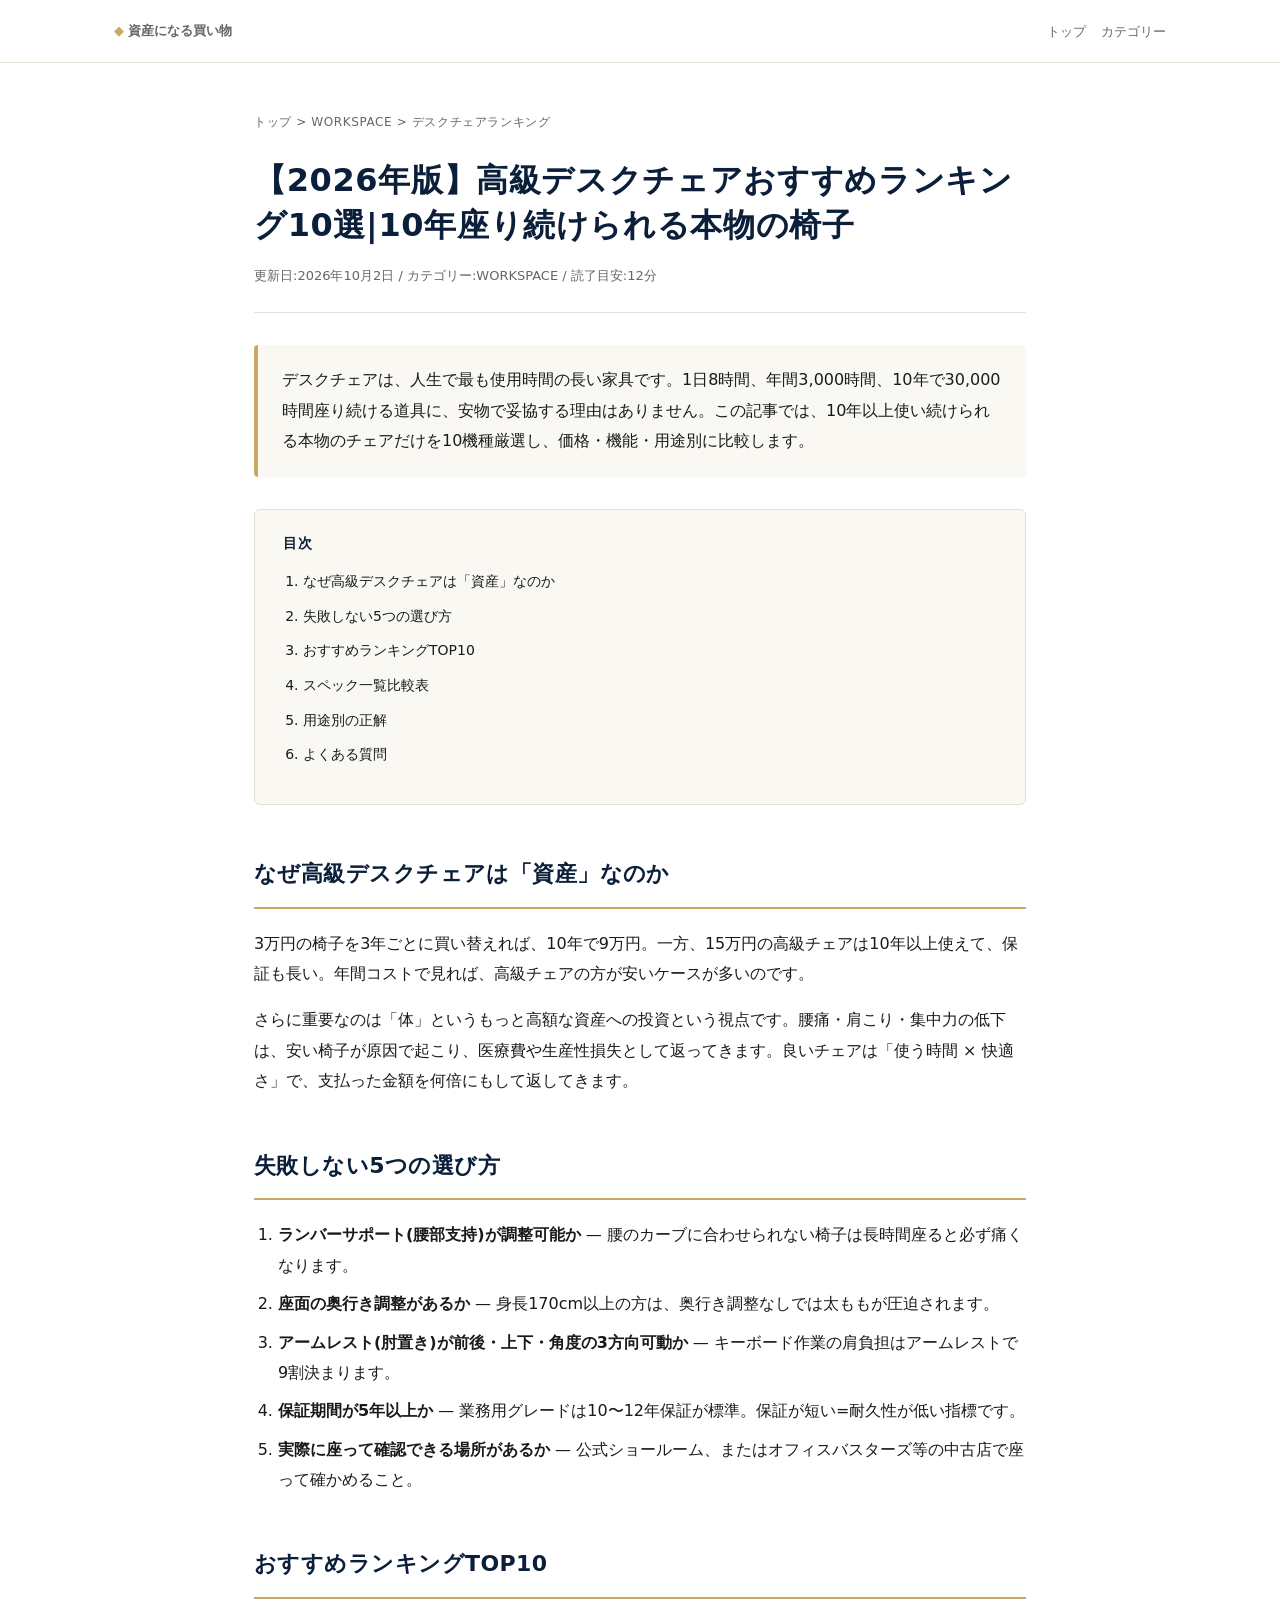
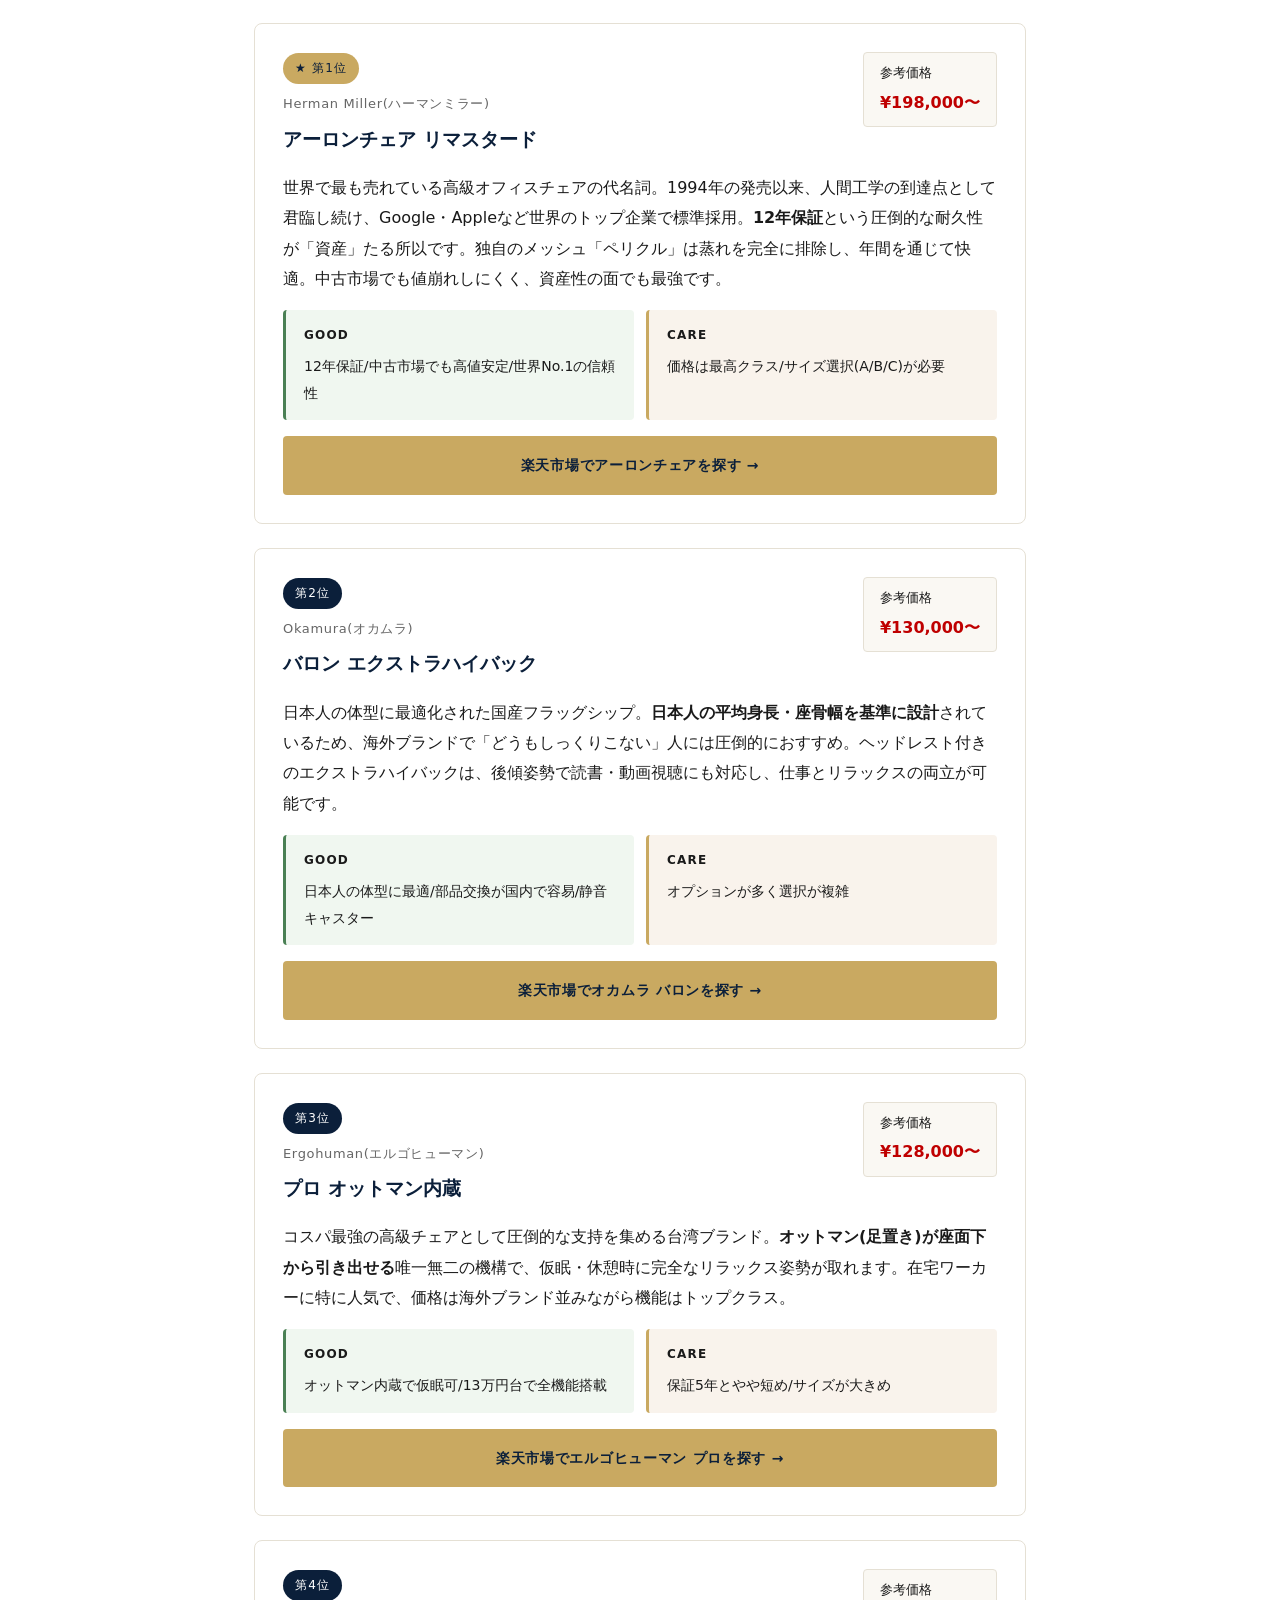
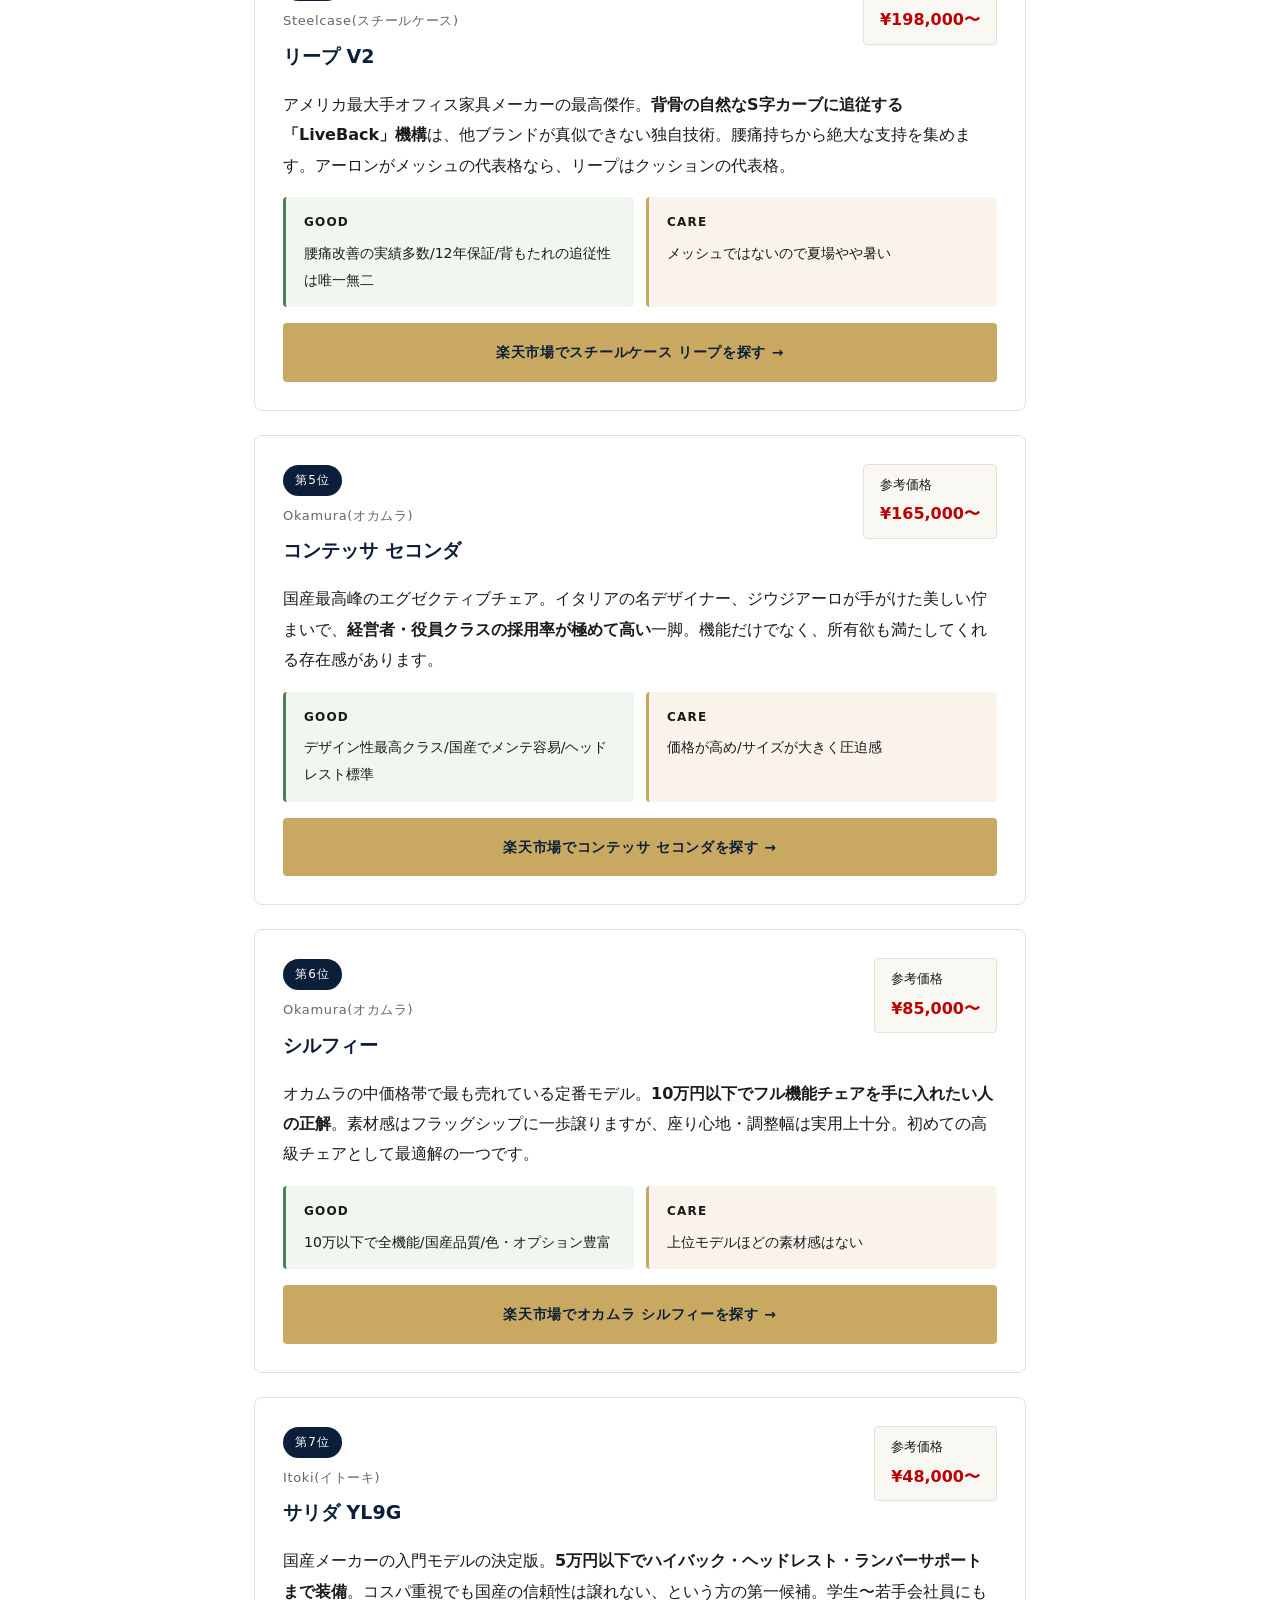
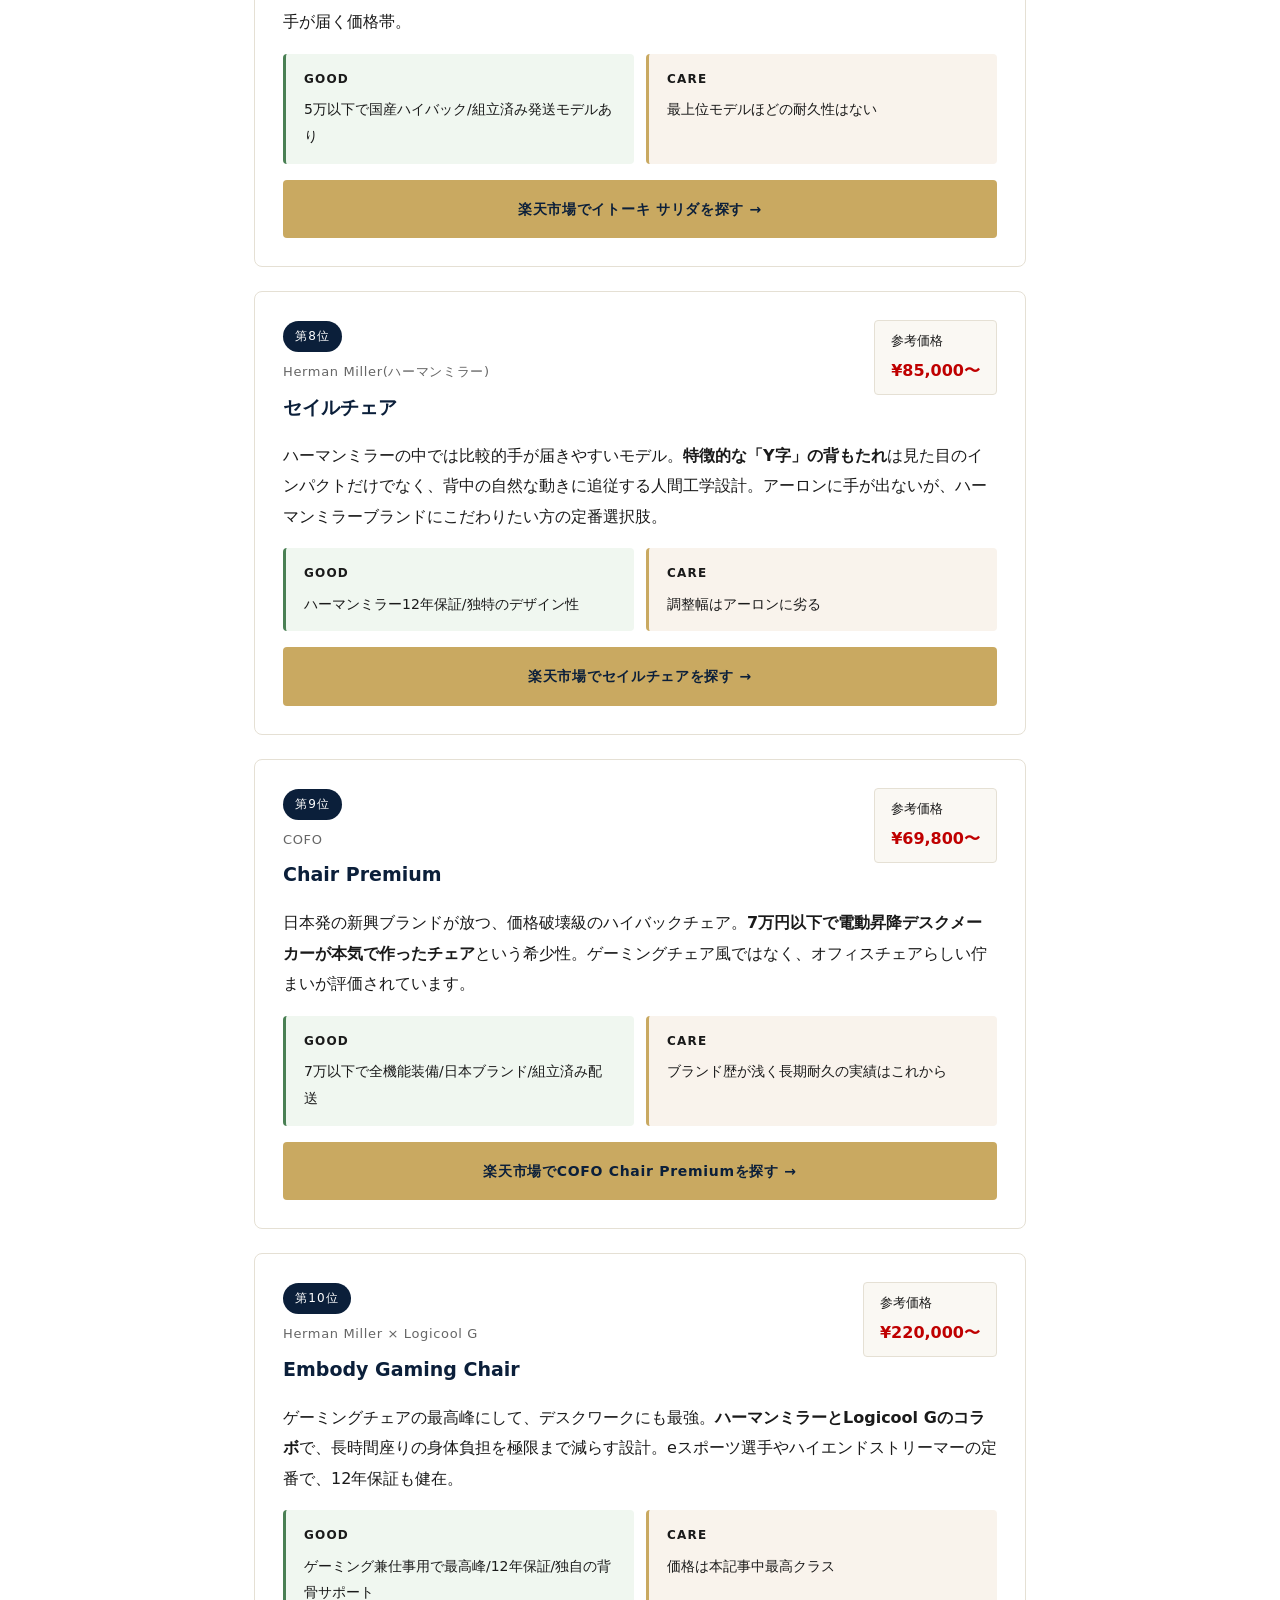
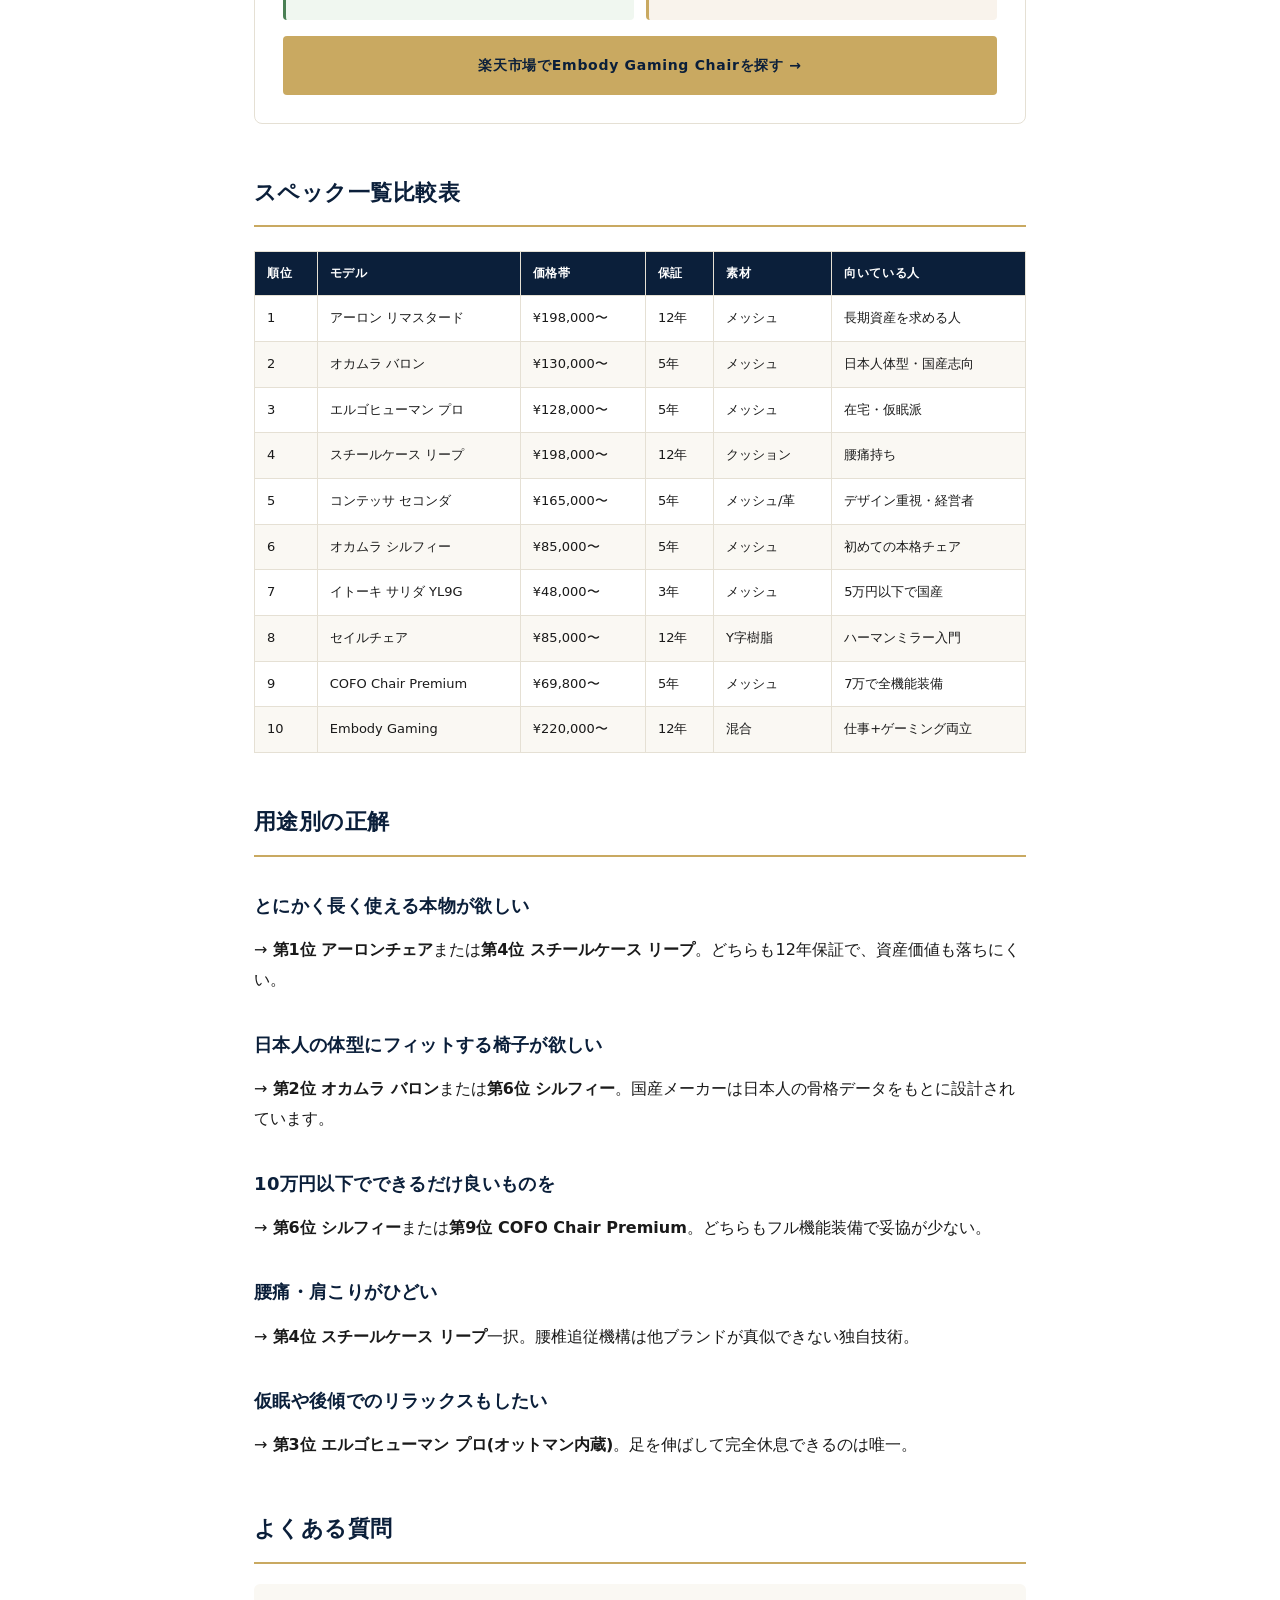
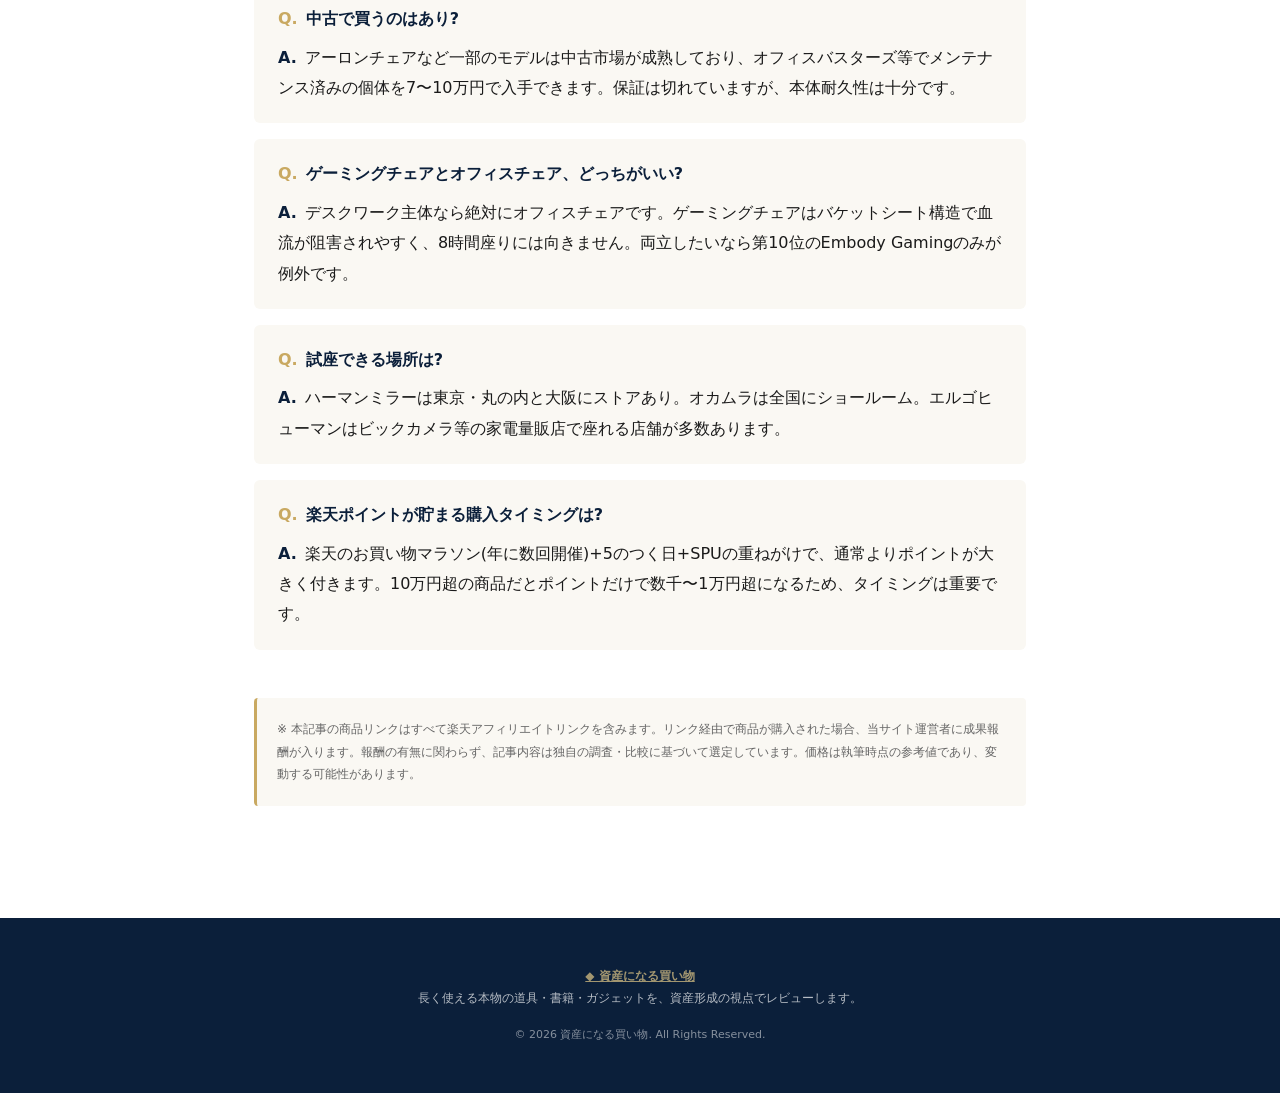
==== articles/desk-chair-ranking.html @ ba329d49 "Add article pages and SEO files" ====
<!DOCTYPE html>
<html lang="ja">
<head>
<meta charset="UTF-8">
<meta name="viewport" content="width=device-width, initial-scale=1.0">
<title>【2026年版】高級デスクチェアおすすめランキング10選|10年座り続けられる本物の椅子 - 資産になる買い物</title>
<meta name="description" content="長時間のデスクワークで疲れない、資産になる高級デスクチェア10機種を徹底比較。ハーマンミラー、オカムラ、エルゴヒューマンなど、10年使える本物だけを厳選。選び方・価格帯・用途別の正解がわかります。">
<meta property="og:title" content="【2026年版】高級デスクチェアおすすめランキング10選">
<meta property="og:description" content="10年座り続けられる本物のデスクチェアだけを厳選して比較。">
<meta property="og:type" content="article">
<link rel="icon" href="data:image/svg+xml,%3Csvg xmlns='http://www.w3.org/2000/svg' viewBox='0 0 100 100'%3E%3Ctext y='.9em' font-size='90'%3E%F0%9F%AA%91%3C/text%3E%3C/svg%3E">
<style>
  :root { --navy:#0b1f3a; --navy2:#15325e; --gold:#c9a961; --gold2:#e3c988; --paper:#faf8f3; --ink:#1a1a1a; --sub:#666; --line:#e5e0d4; --bg:#fff; --red:#bf0000; }
  @media (prefers-color-scheme: dark) { :root { --paper:#0f1420; --ink:#e8e5de; --sub:#a8a39a; --line:#2a2f3d; --bg:#0b0f18; --navy:#e3c988; --navy2:#c9a961; } }
  * { box-sizing:border-box; margin:0; padding:0; }
  html { scroll-behavior:smooth; scroll-padding-top:72px; }
  body { font-family:system-ui,-apple-system,"Hiragino Sans",Meiryo,sans-serif; color:var(--ink); background:var(--bg); line-height:1.9; -webkit-font-smoothing:antialiased; }
  a { color:var(--navy); }
  header { position:sticky; top:0; z-index:100; background:var(--bg); border-bottom:1px solid var(--line); }
  .nav { max-width:1100px; margin:0 auto; padding:16px 24px; display:flex; justify-content:space-between; align-items:center; }
  .logo { font-size:16px; font-weight:700; color:var(--navy); }
  .logo-mark { color:var(--gold); margin-right:4px; }
  .nav a { color:var(--sub); text-decoration:none; font-size:13px; }
  .nav a:hover { color:var(--navy); }
  main { max-width:820px; margin:0 auto; padding:48px 24px; }
  .breadcrumb { font-size:12px; color:var(--sub); margin-bottom:24px; letter-spacing:.05em; }
  .breadcrumb a { color:var(--sub); text-decoration:none; }
  h1 { font-size:clamp(24px,4vw,32px); color:var(--navy); line-height:1.4; margin-bottom:16px; letter-spacing:.02em; }
  .meta { color:var(--sub); font-size:13px; margin-bottom:32px; padding-bottom:24px; border-bottom:1px solid var(--line); }
  .lead { font-size:16px; margin-bottom:32px; padding:20px 24px; background:var(--paper); border-left:4px solid var(--gold); border-radius:4px; }
  h2 { font-size:22px; color:var(--navy); margin:48px 0 20px; padding-bottom:12px; border-bottom:2px solid var(--gold); letter-spacing:.02em; }
  h3 { font-size:18px; color:var(--navy); margin:32px 0 12px; letter-spacing:.02em; }
  p { margin-bottom:16px; }
  ul, ol { margin:0 0 16px 24px; }
  li { margin-bottom:8px; }
  .toc { background:var(--paper); border:1px solid var(--line); border-radius:6px; padding:20px 28px; margin:0 0 32px; }
  .toc-title { font-size:14px; font-weight:700; color:var(--navy); margin-bottom:12px; letter-spacing:.1em; }
  .toc ol { margin-left:20px; font-size:14px; }
  .toc a { color:var(--ink); text-decoration:none; }
  .toc a:hover { color:var(--navy); }
  .product { background:var(--bg); border:1px solid var(--line); border-radius:8px; padding:28px; margin:24px 0; }
  .product-head { display:flex; justify-content:space-between; align-items:flex-start; gap:16px; margin-bottom:16px; }
  .rank { display:inline-block; background:var(--navy); color:#fff; font-size:12px; padding:4px 12px; border-radius:100px; margin-bottom:8px; letter-spacing:.1em; }
  .rank.top { background:var(--gold); color:var(--navy); }
  .product-title { font-size:19px; color:var(--navy); font-weight:700; }
  .product-brand { font-size:13px; color:var(--sub); margin-bottom:4px; letter-spacing:.05em; }
  .price-badge { background:var(--paper); border:1px solid var(--line); padding:8px 16px; border-radius:4px; font-size:13px; white-space:nowrap; }
  .price-badge strong { color:var(--red); font-size:16px; display:block; margin-top:2px; }
  .pros-cons { display:grid; grid-template-columns:1fr; gap:12px; margin:16px 0; }
  @media (min-width:600px) { .pros-cons { grid-template-columns:1fr 1fr; } }
  .pros, .cons { padding:14px 18px; border-radius:4px; font-size:14px; }
  .pros { background:#f0f7f0; border-left:3px solid #4a8054; }
  .cons { background:#f9f3ec; border-left:3px solid #c9a961; }
  @media (prefers-color-scheme: dark) { .pros { background:#1a2a1f; } .cons { background:#2a241a; } }
  .pros strong, .cons strong { display:block; margin-bottom:6px; font-size:12px; letter-spacing:.1em; }
  .cta { display:inline-block; background:var(--gold); color:var(--navy); padding:12px 28px; border-radius:4px; font-weight:700; text-decoration:none; font-size:14px; letter-spacing:.05em; margin-top:12px; }
  .cta:hover { background:var(--gold2); }
  .cta-wide { display:block; text-align:center; padding:16px; }
  .compare-table { width:100%; border-collapse:collapse; margin:24px 0; font-size:13px; background:var(--bg); }
  .compare-table th, .compare-table td { border:1px solid var(--line); padding:10px 12px; text-align:left; vertical-align:top; }
  .compare-table th { background:var(--navy); color:#fff; font-size:12px; letter-spacing:.05em; }
  .compare-table tr:nth-child(even) td { background:var(--paper); }
  .faq { margin:16px 0; padding:20px 24px; background:var(--paper); border-radius:6px; }
  .faq-q { font-weight:700; color:var(--navy); margin-bottom:8px; }
  .faq-q::before { content:"Q."; color:var(--gold); margin-right:8px; }
  .faq-a::before { content:"A."; color:var(--navy); margin-right:8px; font-weight:700; }
  .disclosure { margin-top:48px; padding:20px; background:var(--paper); border-left:3px solid var(--gold); font-size:12px; color:var(--sub); border-radius:4px; }
  footer { background:var(--navy); color:#fff; padding:48px 24px 32px; text-align:center; margin-top:64px; }
  footer p { font-size:12px; opacity:.7; line-height:1.8; }
  footer a { color:var(--gold2); }
</style>
</head>
<body>

<header>
  <nav class="nav">
    <a href="../index.html" class="logo"><span class="logo-mark">◆</span>資産になる買い物</a>
    <div><a href="../index.html">トップ</a> &nbsp; <a href="../index.html#categories">カテゴリー</a></div>
  </nav>
</header>

<main>
  <div class="breadcrumb"><a href="../index.html">トップ</a> &gt; WORKSPACE &gt; デスクチェアランキング</div>

  <h1>【2026年版】高級デスクチェアおすすめランキング10選|10年座り続けられる本物の椅子</h1>
  <div class="meta">更新日:2026年10月2日 / カテゴリー:WORKSPACE / 読了目安:12分</div>

  <div class="lead">
    デスクチェアは、人生で最も使用時間の長い家具です。1日8時間、年間3,000時間、10年で30,000時間座り続ける道具に、安物で妥協する理由はありません。この記事では、10年以上使い続けられる本物のチェアだけを10機種厳選し、価格・機能・用途別に比較します。
  </div>

  <nav class="toc">
    <div class="toc-title">目次</div>
    <ol>
      <li><a href="#why">なぜ高級デスクチェアは「資産」なのか</a></li>
      <li><a href="#how-to-choose">失敗しない5つの選び方</a></li>
      <li><a href="#ranking">おすすめランキングTOP10</a></li>
      <li><a href="#compare">スペック一覧比較表</a></li>
      <li><a href="#use-case">用途別の正解</a></li>
      <li><a href="#faq">よくある質問</a></li>
    </ol>
  </nav>

  <h2 id="why">なぜ高級デスクチェアは「資産」なのか</h2>
  <p>3万円の椅子を3年ごとに買い替えれば、10年で9万円。一方、15万円の高級チェアは10年以上使えて、保証も長い。年間コストで見れば、高級チェアの方が安いケースが多いのです。</p>
  <p>さらに重要なのは「体」というもっと高額な資産への投資という視点です。腰痛・肩こり・集中力の低下は、安い椅子が原因で起こり、医療費や生産性損失として返ってきます。良いチェアは「使う時間 × 快適さ」で、支払った金額を何倍にもして返してきます。</p>

  <h2 id="how-to-choose">失敗しない5つの選び方</h2>
  <ol>
    <li><strong>ランバーサポート(腰部支持)が調整可能か</strong> — 腰のカーブに合わせられない椅子は長時間座ると必ず痛くなります。</li>
    <li><strong>座面の奥行き調整があるか</strong> — 身長170cm以上の方は、奥行き調整なしでは太ももが圧迫されます。</li>
    <li><strong>アームレスト(肘置き)が前後・上下・角度の3方向可動か</strong> — キーボード作業の肩負担はアームレストで9割決まります。</li>
    <li><strong>保証期間が5年以上か</strong> — 業務用グレードは10〜12年保証が標準。保証が短い=耐久性が低い指標です。</li>
    <li><strong>実際に座って確認できる場所があるか</strong> — 公式ショールーム、またはオフィスバスターズ等の中古店で座って確かめること。</li>
  </ol>

  <h2 id="ranking">おすすめランキングTOP10</h2>

  <!-- 1位 -->
  <div class="product">
    <div class="product-head">
      <div>
        <span class="rank top">★ 第1位</span>
        <div class="product-brand">Herman Miller(ハーマンミラー)</div>
        <div class="product-title">アーロンチェア リマスタード</div>
      </div>
      <div class="price-badge">参考価格<strong>¥198,000〜</strong></div>
    </div>
    <p>世界で最も売れている高級オフィスチェアの代名詞。1994年の発売以来、人間工学の到達点として君臨し続け、Google・Appleなど世界のトップ企業で標準採用。<strong>12年保証</strong>という圧倒的な耐久性が「資産」たる所以です。独自のメッシュ「ペリクル」は蒸れを完全に排除し、年間を通じて快適。中古市場でも値崩れしにくく、資産性の面でも最強です。</p>
    <div class="pros-cons">
      <div class="pros"><strong>GOOD</strong>12年保証/中古市場でも高値安定/世界No.1の信頼性</div>
      <div class="cons"><strong>CARE</strong>価格は最高クラス/サイズ選択(A/B/C)が必要</div>
    </div>
    <a class="cta cta-wide" href="https://hb.afl.rakuten.co.jp/hgc/58210086.6dfd8402.58210087.430eafa9/?pc=https%3A%2F%2Fsearch.rakuten.co.jp%2Fsearch%2Fmall%2F%E3%82%A2%E3%83%BC%E3%83%AD%E3%83%B3%E3%83%81%E3%82%A7%E3%82%A2%2F" target="_blank" rel="noopener nofollow sponsored">楽天市場でアーロンチェアを探す →</a>
  </div>

  <!-- 2位 -->
  <div class="product">
    <div class="product-head">
      <div>
        <span class="rank">第2位</span>
        <div class="product-brand">Okamura(オカムラ)</div>
        <div class="product-title">バロン エクストラハイバック</div>
      </div>
      <div class="price-badge">参考価格<strong>¥130,000〜</strong></div>
    </div>
    <p>日本人の体型に最適化された国産フラッグシップ。<strong>日本人の平均身長・座骨幅を基準に設計</strong>されているため、海外ブランドで「どうもしっくりこない」人には圧倒的におすすめ。ヘッドレスト付きのエクストラハイバックは、後傾姿勢で読書・動画視聴にも対応し、仕事とリラックスの両立が可能です。</p>
    <div class="pros-cons">
      <div class="pros"><strong>GOOD</strong>日本人の体型に最適/部品交換が国内で容易/静音キャスター</div>
      <div class="cons"><strong>CARE</strong>オプションが多く選択が複雑</div>
    </div>
    <a class="cta cta-wide" href="https://hb.afl.rakuten.co.jp/hgc/58210086.6dfd8402.58210087.430eafa9/?pc=https%3A%2F%2Fsearch.rakuten.co.jp%2Fsearch%2Fmall%2F%E3%82%AA%E3%82%AB%E3%83%A0%E3%83%A9%20%E3%83%90%E3%83%AD%E3%83%B3%2F" target="_blank" rel="noopener nofollow sponsored">楽天市場でオカムラ バロンを探す →</a>
  </div>

  <!-- 3位 -->
  <div class="product">
    <div class="product-head">
      <div>
        <span class="rank">第3位</span>
        <div class="product-brand">Ergohuman(エルゴヒューマン)</div>
        <div class="product-title">プロ オットマン内蔵</div>
      </div>
      <div class="price-badge">参考価格<strong>¥128,000〜</strong></div>
    </div>
    <p>コスパ最強の高級チェアとして圧倒的な支持を集める台湾ブランド。<strong>オットマン(足置き)が座面下から引き出せる</strong>唯一無二の機構で、仮眠・休憩時に完全なリラックス姿勢が取れます。在宅ワーカーに特に人気で、価格は海外ブランド並みながら機能はトップクラス。</p>
    <div class="pros-cons">
      <div class="pros"><strong>GOOD</strong>オットマン内蔵で仮眠可/13万円台で全機能搭載</div>
      <div class="cons"><strong>CARE</strong>保証5年とやや短め/サイズが大きめ</div>
    </div>
    <a class="cta cta-wide" href="https://hb.afl.rakuten.co.jp/hgc/58210086.6dfd8402.58210087.430eafa9/?pc=https%3A%2F%2Fsearch.rakuten.co.jp%2Fsearch%2Fmall%2F%E3%82%A8%E3%83%AB%E3%82%B4%E3%83%92%E3%83%A5%E3%83%BC%E3%83%9E%E3%83%B3%20%E3%83%97%E3%83%AD%2F" target="_blank" rel="noopener nofollow sponsored">楽天市場でエルゴヒューマン プロを探す →</a>
  </div>

  <!-- 4位 -->
  <div class="product">
    <div class="product-head">
      <div>
        <span class="rank">第4位</span>
        <div class="product-brand">Steelcase(スチールケース)</div>
        <div class="product-title">リープ V2</div>
      </div>
      <div class="price-badge">参考価格<strong>¥198,000〜</strong></div>
    </div>
    <p>アメリカ最大手オフィス家具メーカーの最高傑作。<strong>背骨の自然なS字カーブに追従する「LiveBack」機構</strong>は、他ブランドが真似できない独自技術。腰痛持ちから絶大な支持を集めます。アーロンがメッシュの代表格なら、リープはクッションの代表格。</p>
    <div class="pros-cons">
      <div class="pros"><strong>GOOD</strong>腰痛改善の実績多数/12年保証/背もたれの追従性は唯一無二</div>
      <div class="cons"><strong>CARE</strong>メッシュではないので夏場やや暑い</div>
    </div>
    <a class="cta cta-wide" href="https://hb.afl.rakuten.co.jp/hgc/58210086.6dfd8402.58210087.430eafa9/?pc=https%3A%2F%2Fsearch.rakuten.co.jp%2Fsearch%2Fmall%2F%E3%82%B9%E3%83%81%E3%83%BC%E3%83%AB%E3%82%B1%E3%83%BC%E3%82%B9%20%E3%83%AA%E3%83%BC%E3%83%97%2F" target="_blank" rel="noopener nofollow sponsored">楽天市場でスチールケース リープを探す →</a>
  </div>

  <!-- 5位 -->
  <div class="product">
    <div class="product-head">
      <div>
        <span class="rank">第5位</span>
        <div class="product-brand">Okamura(オカムラ)</div>
        <div class="product-title">コンテッサ セコンダ</div>
      </div>
      <div class="price-badge">参考価格<strong>¥165,000〜</strong></div>
    </div>
    <p>国産最高峰のエグゼクティブチェア。イタリアの名デザイナー、ジウジアーロが手がけた美しい佇まいで、<strong>経営者・役員クラスの採用率が極めて高い</strong>一脚。機能だけでなく、所有欲も満たしてくれる存在感があります。</p>
    <div class="pros-cons">
      <div class="pros"><strong>GOOD</strong>デザイン性最高クラス/国産でメンテ容易/ヘッドレスト標準</div>
      <div class="cons"><strong>CARE</strong>価格が高め/サイズが大きく圧迫感</div>
    </div>
    <a class="cta cta-wide" href="https://hb.afl.rakuten.co.jp/hgc/58210086.6dfd8402.58210087.430eafa9/?pc=https%3A%2F%2Fsearch.rakuten.co.jp%2Fsearch%2Fmall%2F%E3%82%AA%E3%82%AB%E3%83%A0%E3%83%A9%20%E3%82%B3%E3%83%B3%E3%83%86%E3%83%83%E3%82%B5%2F" target="_blank" rel="noopener nofollow sponsored">楽天市場でコンテッサ セコンダを探す →</a>
  </div>

  <!-- 6位 -->
  <div class="product">
    <div class="product-head">
      <div>
        <span class="rank">第6位</span>
        <div class="product-brand">Okamura(オカムラ)</div>
        <div class="product-title">シルフィー</div>
      </div>
      <div class="price-badge">参考価格<strong>¥85,000〜</strong></div>
    </div>
    <p>オカムラの中価格帯で最も売れている定番モデル。<strong>10万円以下でフル機能チェアを手に入れたい人の正解</strong>。素材感はフラッグシップに一歩譲りますが、座り心地・調整幅は実用上十分。初めての高級チェアとして最適解の一つです。</p>
    <div class="pros-cons">
      <div class="pros"><strong>GOOD</strong>10万以下で全機能/国産品質/色・オプション豊富</div>
      <div class="cons"><strong>CARE</strong>上位モデルほどの素材感はない</div>
    </div>
    <a class="cta cta-wide" href="https://hb.afl.rakuten.co.jp/hgc/58210086.6dfd8402.58210087.430eafa9/?pc=https%3A%2F%2Fsearch.rakuten.co.jp%2Fsearch%2Fmall%2F%E3%82%AA%E3%82%AB%E3%83%A0%E3%83%A9%20%E3%82%B7%E3%83%AB%E3%83%95%E3%82%A3%E3%83%BC%2F" target="_blank" rel="noopener nofollow sponsored">楽天市場でオカムラ シルフィーを探す →</a>
  </div>

  <!-- 7位 -->
  <div class="product">
    <div class="product-head">
      <div>
        <span class="rank">第7位</span>
        <div class="product-brand">Itoki(イトーキ)</div>
        <div class="product-title">サリダ YL9G</div>
      </div>
      <div class="price-badge">参考価格<strong>¥48,000〜</strong></div>
    </div>
    <p>国産メーカーの入門モデルの決定版。<strong>5万円以下でハイバック・ヘッドレスト・ランバーサポートまで装備</strong>。コスパ重視でも国産の信頼性は譲れない、という方の第一候補。学生〜若手会社員にも手が届く価格帯。</p>
    <div class="pros-cons">
      <div class="pros"><strong>GOOD</strong>5万以下で国産ハイバック/組立済み発送モデルあり</div>
      <div class="cons"><strong>CARE</strong>最上位モデルほどの耐久性はない</div>
    </div>
    <a class="cta cta-wide" href="https://hb.afl.rakuten.co.jp/hgc/58210086.6dfd8402.58210087.430eafa9/?pc=https%3A%2F%2Fsearch.rakuten.co.jp%2Fsearch%2Fmall%2F%E3%82%A4%E3%83%88%E3%83%BC%E3%82%AD%20%E3%82%B5%E3%83%AA%E3%83%80%2F" target="_blank" rel="noopener nofollow sponsored">楽天市場でイトーキ サリダを探す →</a>
  </div>

  <!-- 8位 -->
  <div class="product">
    <div class="product-head">
      <div>
        <span class="rank">第8位</span>
        <div class="product-brand">Herman Miller(ハーマンミラー)</div>
        <div class="product-title">セイルチェア</div>
      </div>
      <div class="price-badge">参考価格<strong>¥85,000〜</strong></div>
    </div>
    <p>ハーマンミラーの中では比較的手が届きやすいモデル。<strong>特徴的な「Y字」の背もたれ</strong>は見た目のインパクトだけでなく、背中の自然な動きに追従する人間工学設計。アーロンに手が出ないが、ハーマンミラーブランドにこだわりたい方の定番選択肢。</p>
    <div class="pros-cons">
      <div class="pros"><strong>GOOD</strong>ハーマンミラー12年保証/独特のデザイン性</div>
      <div class="cons"><strong>CARE</strong>調整幅はアーロンに劣る</div>
    </div>
    <a class="cta cta-wide" href="https://hb.afl.rakuten.co.jp/hgc/58210086.6dfd8402.58210087.430eafa9/?pc=https%3A%2F%2Fsearch.rakuten.co.jp%2Fsearch%2Fmall%2F%E3%83%8F%E3%83%BC%E3%83%9E%E3%83%B3%E3%83%9F%E3%83%A9%E3%83%BC%20%E3%82%BB%E3%82%A4%E3%83%AB%2F" target="_blank" rel="noopener nofollow sponsored">楽天市場でセイルチェアを探す →</a>
  </div>

  <!-- 9位 -->
  <div class="product">
    <div class="product-head">
      <div>
        <span class="rank">第9位</span>
        <div class="product-brand">COFO</div>
        <div class="product-title">Chair Premium</div>
      </div>
      <div class="price-badge">参考価格<strong>¥69,800〜</strong></div>
    </div>
    <p>日本発の新興ブランドが放つ、価格破壊級のハイバックチェア。<strong>7万円以下で電動昇降デスクメーカーが本気で作ったチェア</strong>という希少性。ゲーミングチェア風ではなく、オフィスチェアらしい佇まいが評価されています。</p>
    <div class="pros-cons">
      <div class="pros"><strong>GOOD</strong>7万以下で全機能装備/日本ブランド/組立済み配送</div>
      <div class="cons"><strong>CARE</strong>ブランド歴が浅く長期耐久の実績はこれから</div>
    </div>
    <a class="cta cta-wide" href="https://hb.afl.rakuten.co.jp/hgc/58210086.6dfd8402.58210087.430eafa9/?pc=https%3A%2F%2Fsearch.rakuten.co.jp%2Fsearch%2Fmall%2FCOFO%20Chair%2F" target="_blank" rel="noopener nofollow sponsored">楽天市場でCOFO Chair Premiumを探す →</a>
  </div>

  <!-- 10位 -->
  <div class="product">
    <div class="product-head">
      <div>
        <span class="rank">第10位</span>
        <div class="product-brand">Herman Miller × Logicool G</div>
        <div class="product-title">Embody Gaming Chair</div>
      </div>
      <div class="price-badge">参考価格<strong>¥220,000〜</strong></div>
    </div>
    <p>ゲーミングチェアの最高峰にして、デスクワークにも最強。<strong>ハーマンミラーとLogicool Gのコラボ</strong>で、長時間座りの身体負担を極限まで減らす設計。eスポーツ選手やハイエンドストリーマーの定番で、12年保証も健在。</p>
    <div class="pros-cons">
      <div class="pros"><strong>GOOD</strong>ゲーミング兼仕事用で最高峰/12年保証/独自の背骨サポート</div>
      <div class="cons"><strong>CARE</strong>価格は本記事中最高クラス</div>
    </div>
    <a class="cta cta-wide" href="https://hb.afl.rakuten.co.jp/hgc/58210086.6dfd8402.58210087.430eafa9/?pc=https%3A%2F%2Fsearch.rakuten.co.jp%2Fsearch%2Fmall%2FEmbody%20Gaming%2F" target="_blank" rel="noopener nofollow sponsored">楽天市場でEmbody Gaming Chairを探す →</a>
  </div>

  <h2 id="compare">スペック一覧比較表</h2>
  <table class="compare-table">
    <thead>
      <tr><th>順位</th><th>モデル</th><th>価格帯</th><th>保証</th><th>素材</th><th>向いている人</th></tr>
    </thead>
    <tbody>
      <tr><td>1</td><td>アーロン リマスタード</td><td>¥198,000〜</td><td>12年</td><td>メッシュ</td><td>長期資産を求める人</td></tr>
      <tr><td>2</td><td>オカムラ バロン</td><td>¥130,000〜</td><td>5年</td><td>メッシュ</td><td>日本人体型・国産志向</td></tr>
      <tr><td>3</td><td>エルゴヒューマン プロ</td><td>¥128,000〜</td><td>5年</td><td>メッシュ</td><td>在宅・仮眠派</td></tr>
      <tr><td>4</td><td>スチールケース リープ</td><td>¥198,000〜</td><td>12年</td><td>クッション</td><td>腰痛持ち</td></tr>
      <tr><td>5</td><td>コンテッサ セコンダ</td><td>¥165,000〜</td><td>5年</td><td>メッシュ/革</td><td>デザイン重視・経営者</td></tr>
      <tr><td>6</td><td>オカムラ シルフィー</td><td>¥85,000〜</td><td>5年</td><td>メッシュ</td><td>初めての本格チェア</td></tr>
      <tr><td>7</td><td>イトーキ サリダ YL9G</td><td>¥48,000〜</td><td>3年</td><td>メッシュ</td><td>5万円以下で国産</td></tr>
      <tr><td>8</td><td>セイルチェア</td><td>¥85,000〜</td><td>12年</td><td>Y字樹脂</td><td>ハーマンミラー入門</td></tr>
      <tr><td>9</td><td>COFO Chair Premium</td><td>¥69,800〜</td><td>5年</td><td>メッシュ</td><td>7万で全機能装備</td></tr>
      <tr><td>10</td><td>Embody Gaming</td><td>¥220,000〜</td><td>12年</td><td>混合</td><td>仕事+ゲーミング両立</td></tr>
    </tbody>
  </table>

  <h2 id="use-case">用途別の正解</h2>
  <h3>とにかく長く使える本物が欲しい</h3>
  <p>→ <strong>第1位 アーロンチェア</strong>または<strong>第4位 スチールケース リープ</strong>。どちらも12年保証で、資産価値も落ちにくい。</p>
  <h3>日本人の体型にフィットする椅子が欲しい</h3>
  <p>→ <strong>第2位 オカムラ バロン</strong>または<strong>第6位 シルフィー</strong>。国産メーカーは日本人の骨格データをもとに設計されています。</p>
  <h3>10万円以下でできるだけ良いものを</h3>
  <p>→ <strong>第6位 シルフィー</strong>または<strong>第9位 COFO Chair Premium</strong>。どちらもフル機能装備で妥協が少ない。</p>
  <h3>腰痛・肩こりがひどい</h3>
  <p>→ <strong>第4位 スチールケース リープ</strong>一択。腰椎追従機構は他ブランドが真似できない独自技術。</p>
  <h3>仮眠や後傾でのリラックスもしたい</h3>
  <p>→ <strong>第3位 エルゴヒューマン プロ(オットマン内蔵)</strong>。足を伸ばして完全休息できるのは唯一。</p>

  <h2 id="faq">よくある質問</h2>
  <div class="faq">
    <div class="faq-q">中古で買うのはあり?</div>
    <div class="faq-a">アーロンチェアなど一部のモデルは中古市場が成熟しており、オフィスバスターズ等でメンテナンス済みの個体を7〜10万円で入手できます。保証は切れていますが、本体耐久性は十分です。</div>
  </div>
  <div class="faq">
    <div class="faq-q">ゲーミングチェアとオフィスチェア、どっちがいい?</div>
    <div class="faq-a">デスクワーク主体なら絶対にオフィスチェアです。ゲーミングチェアはバケットシート構造で血流が阻害されやすく、8時間座りには向きません。両立したいなら第10位のEmbody Gamingのみが例外です。</div>
  </div>
  <div class="faq">
    <div class="faq-q">試座できる場所は?</div>
    <div class="faq-a">ハーマンミラーは東京・丸の内と大阪にストアあり。オカムラは全国にショールーム。エルゴヒューマンはビックカメラ等の家電量販店で座れる店舗が多数あります。</div>
  </div>
  <div class="faq">
    <div class="faq-q">楽天ポイントが貯まる購入タイミングは?</div>
    <div class="faq-a">楽天のお買い物マラソン(年に数回開催)+5のつく日+SPUの重ねがけで、通常よりポイントが大きく付きます。10万円超の商品だとポイントだけで数千〜1万円超になるため、タイミングは重要です。</div>
  </div>

  <div class="disclosure">
    ※ 本記事の商品リンクはすべて楽天アフィリエイトリンクを含みます。リンク経由で商品が購入された場合、当サイト運営者に成果報酬が入ります。報酬の有無に関わらず、記事内容は独自の調査・比較に基づいて選定しています。価格は執筆時点の参考値であり、変動する可能性があります。
  </div>
</main>

<footer>
  <p><a href="../index.html"><strong>◆ 資産になる買い物</strong></a><br>長く使える本物の道具・書籍・ガジェットを、資産形成の視点でレビューします。</p>
  <p style="margin-top:16px; opacity:.5; font-size:11px;">&copy; 2026 資産になる買い物. All Rights Reserved.</p>
</footer>

</body>
</html>
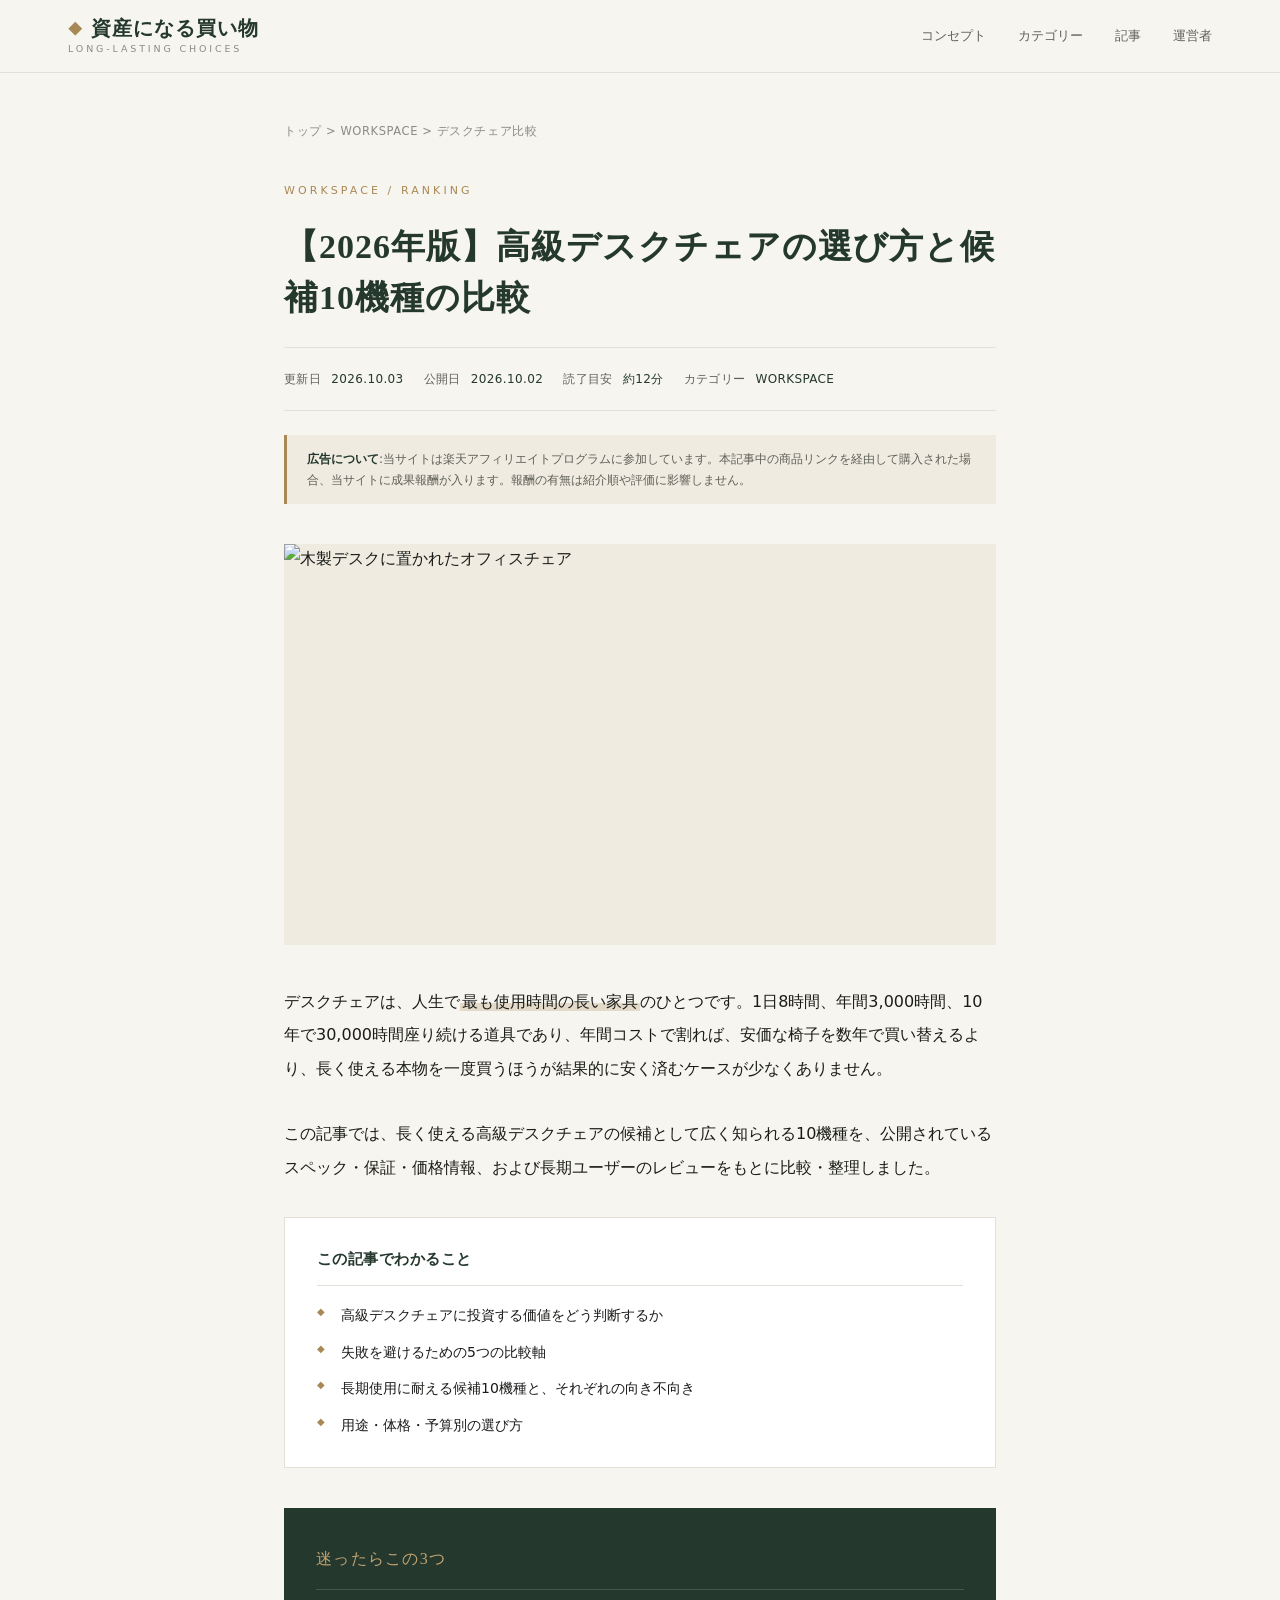
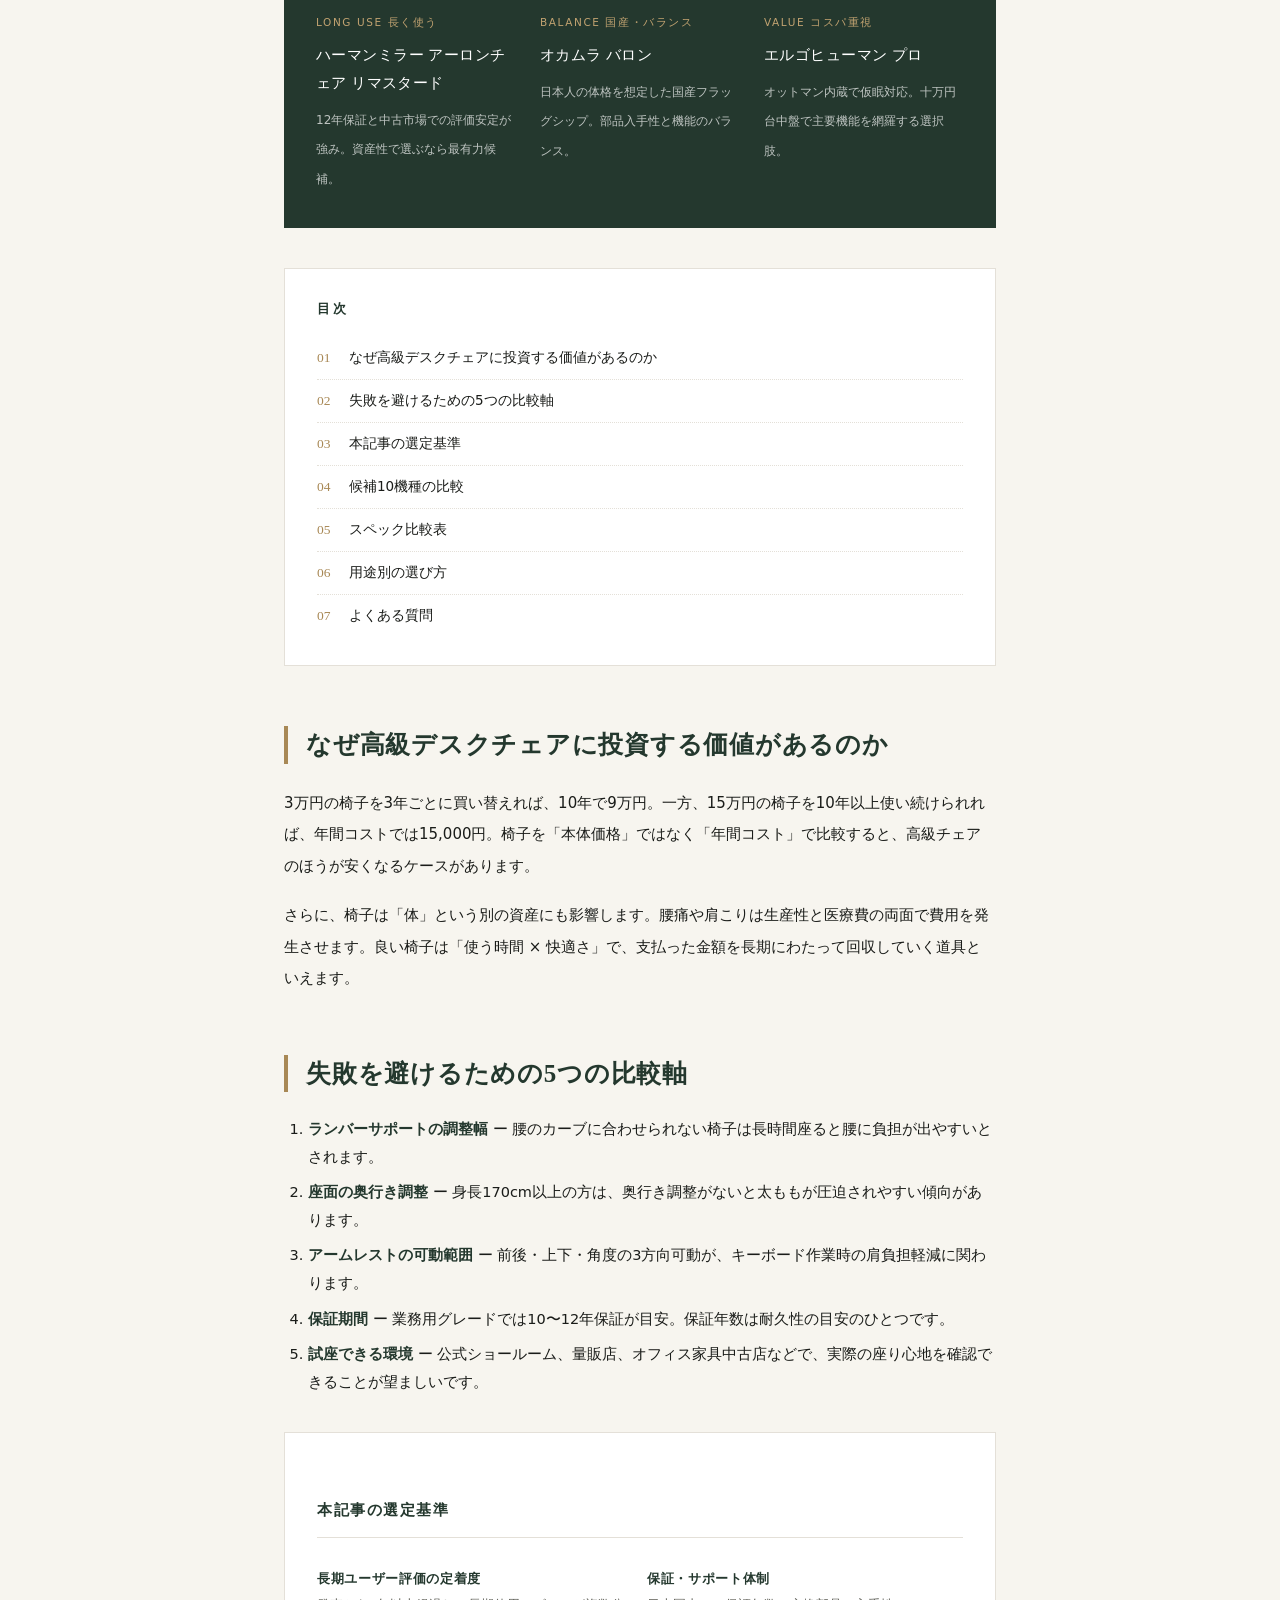
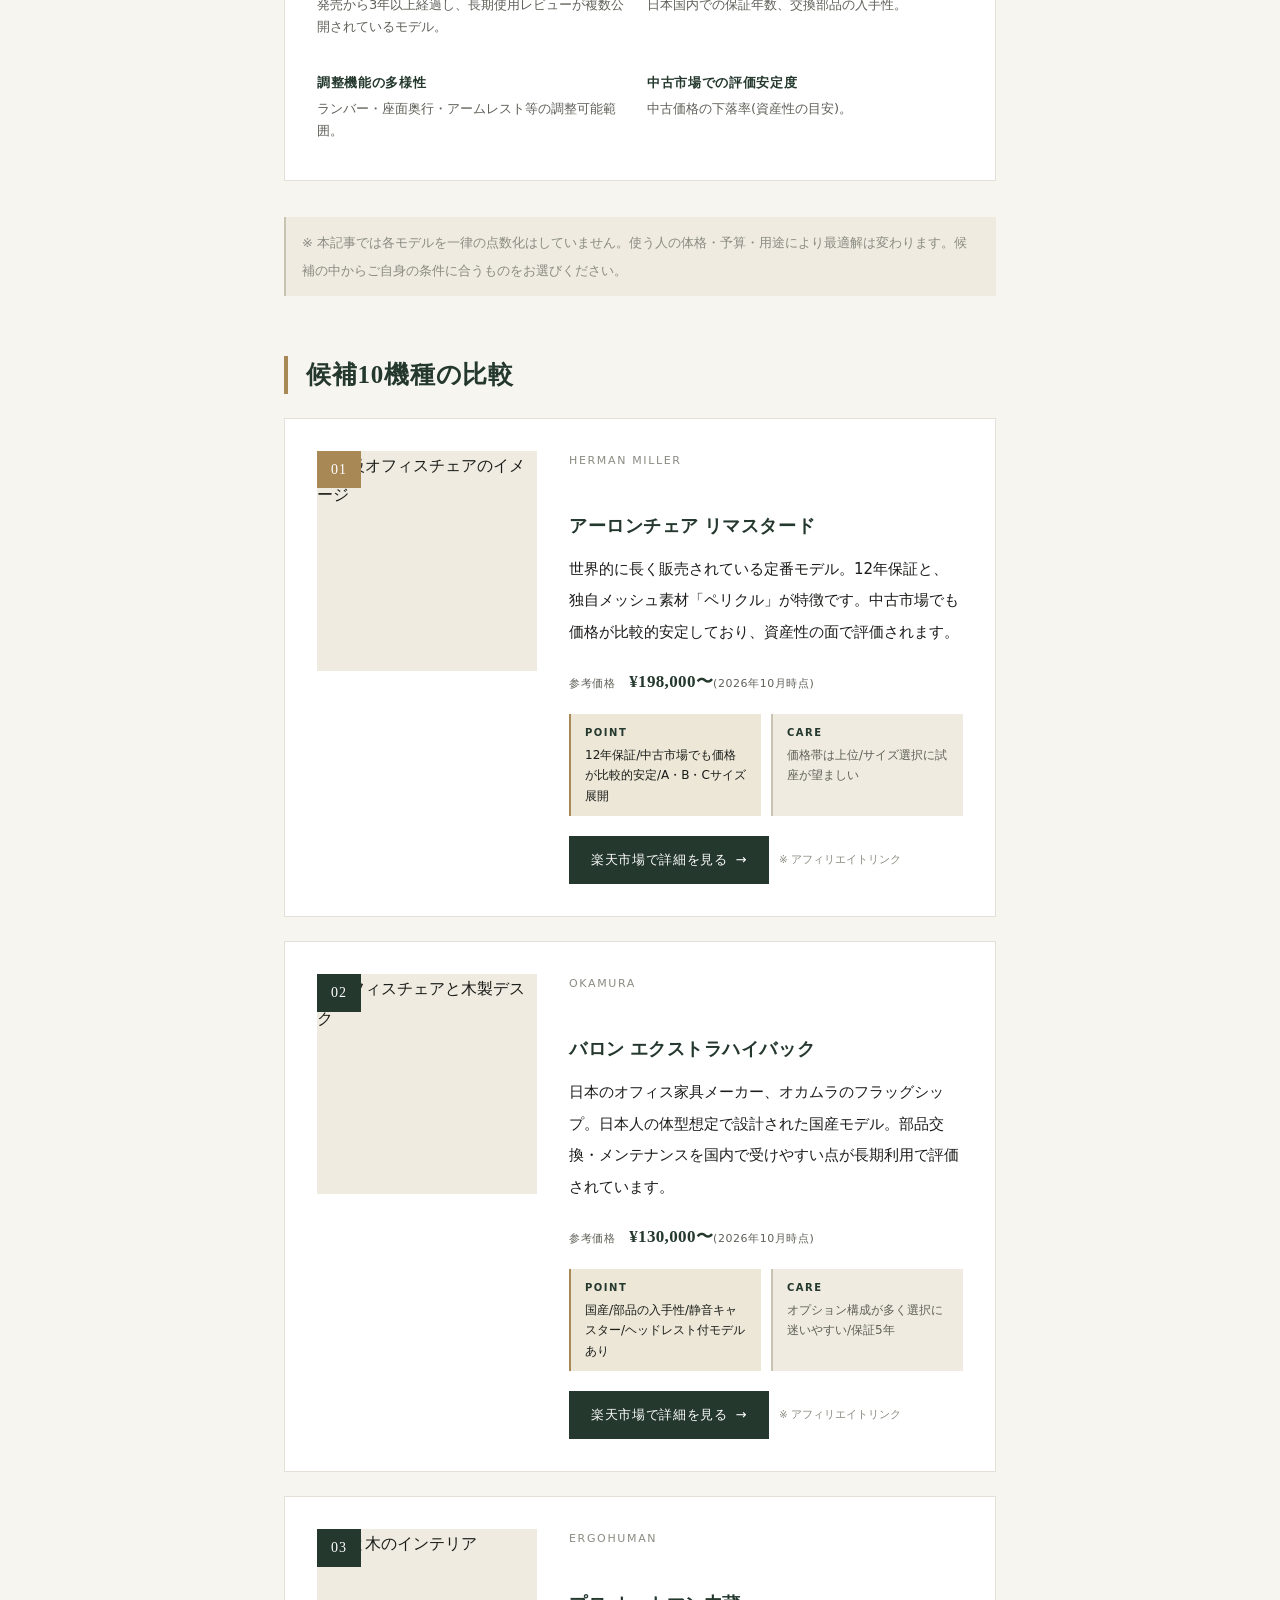
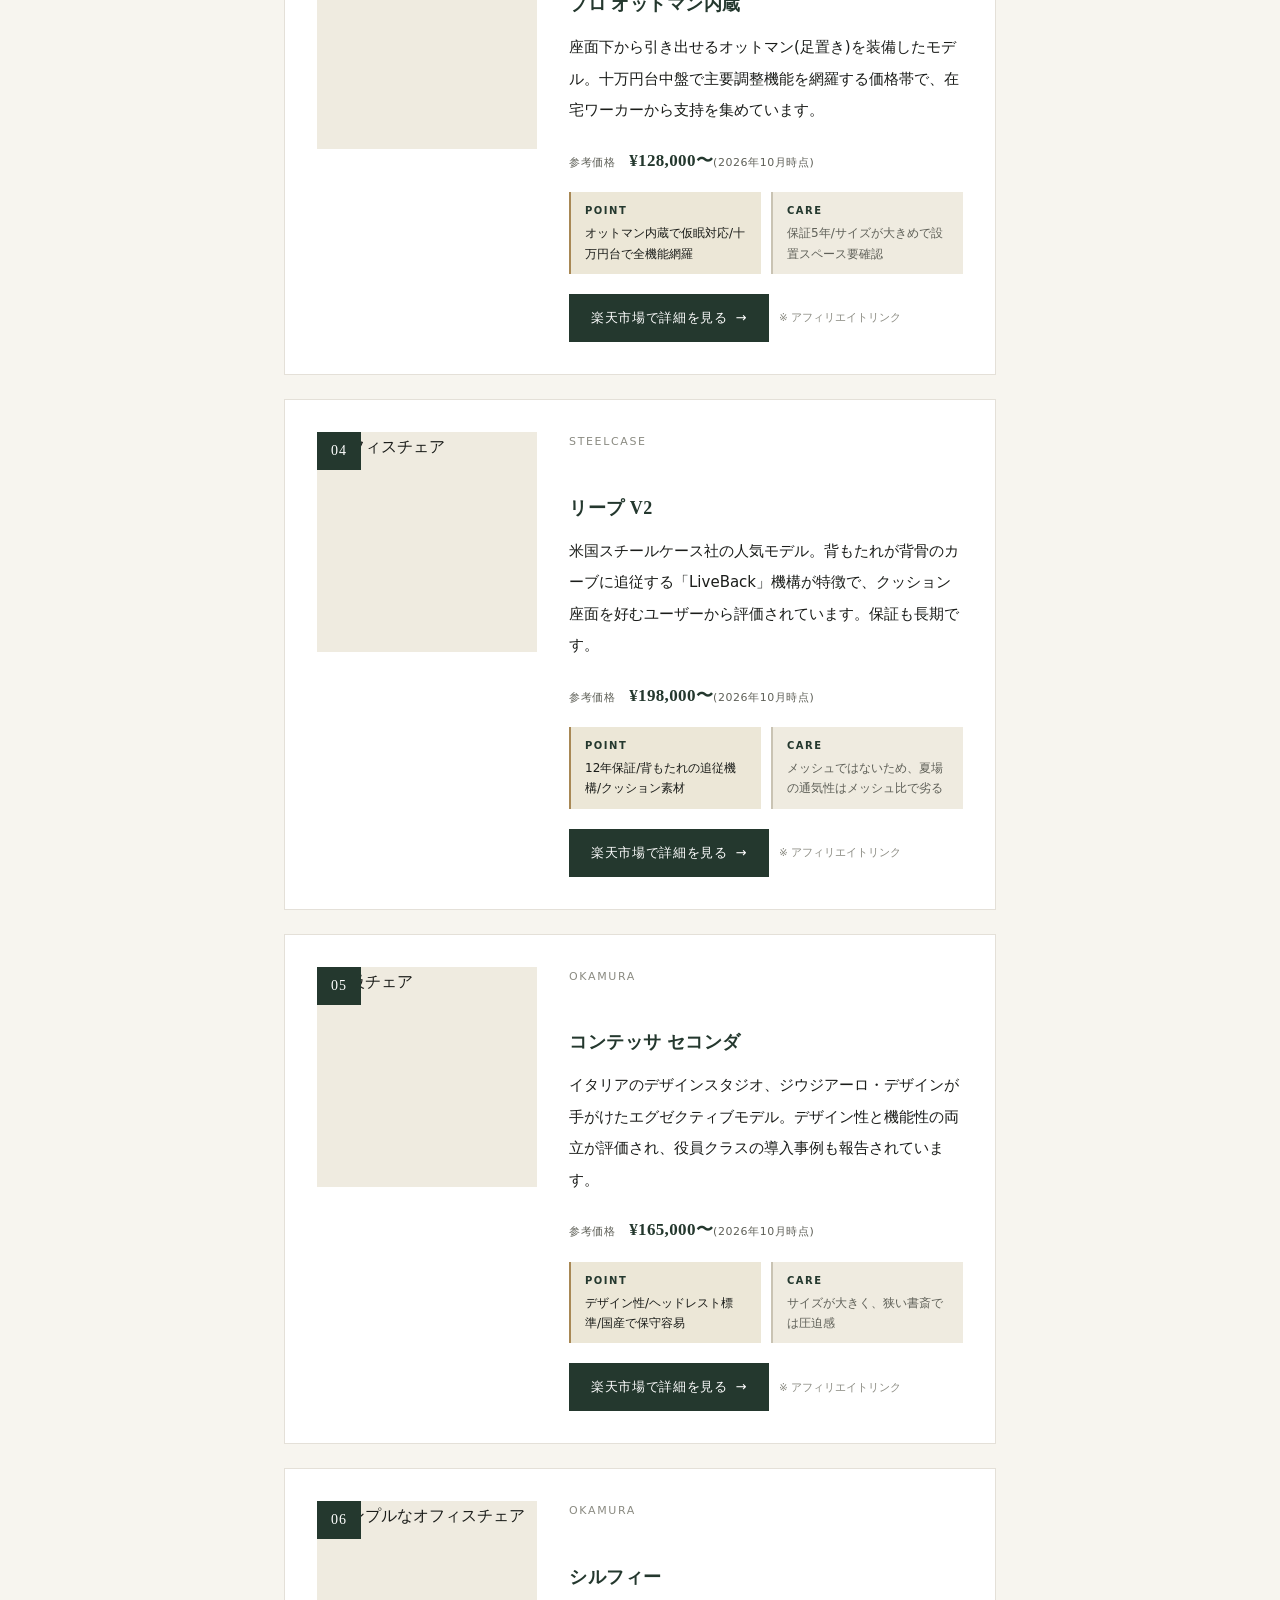
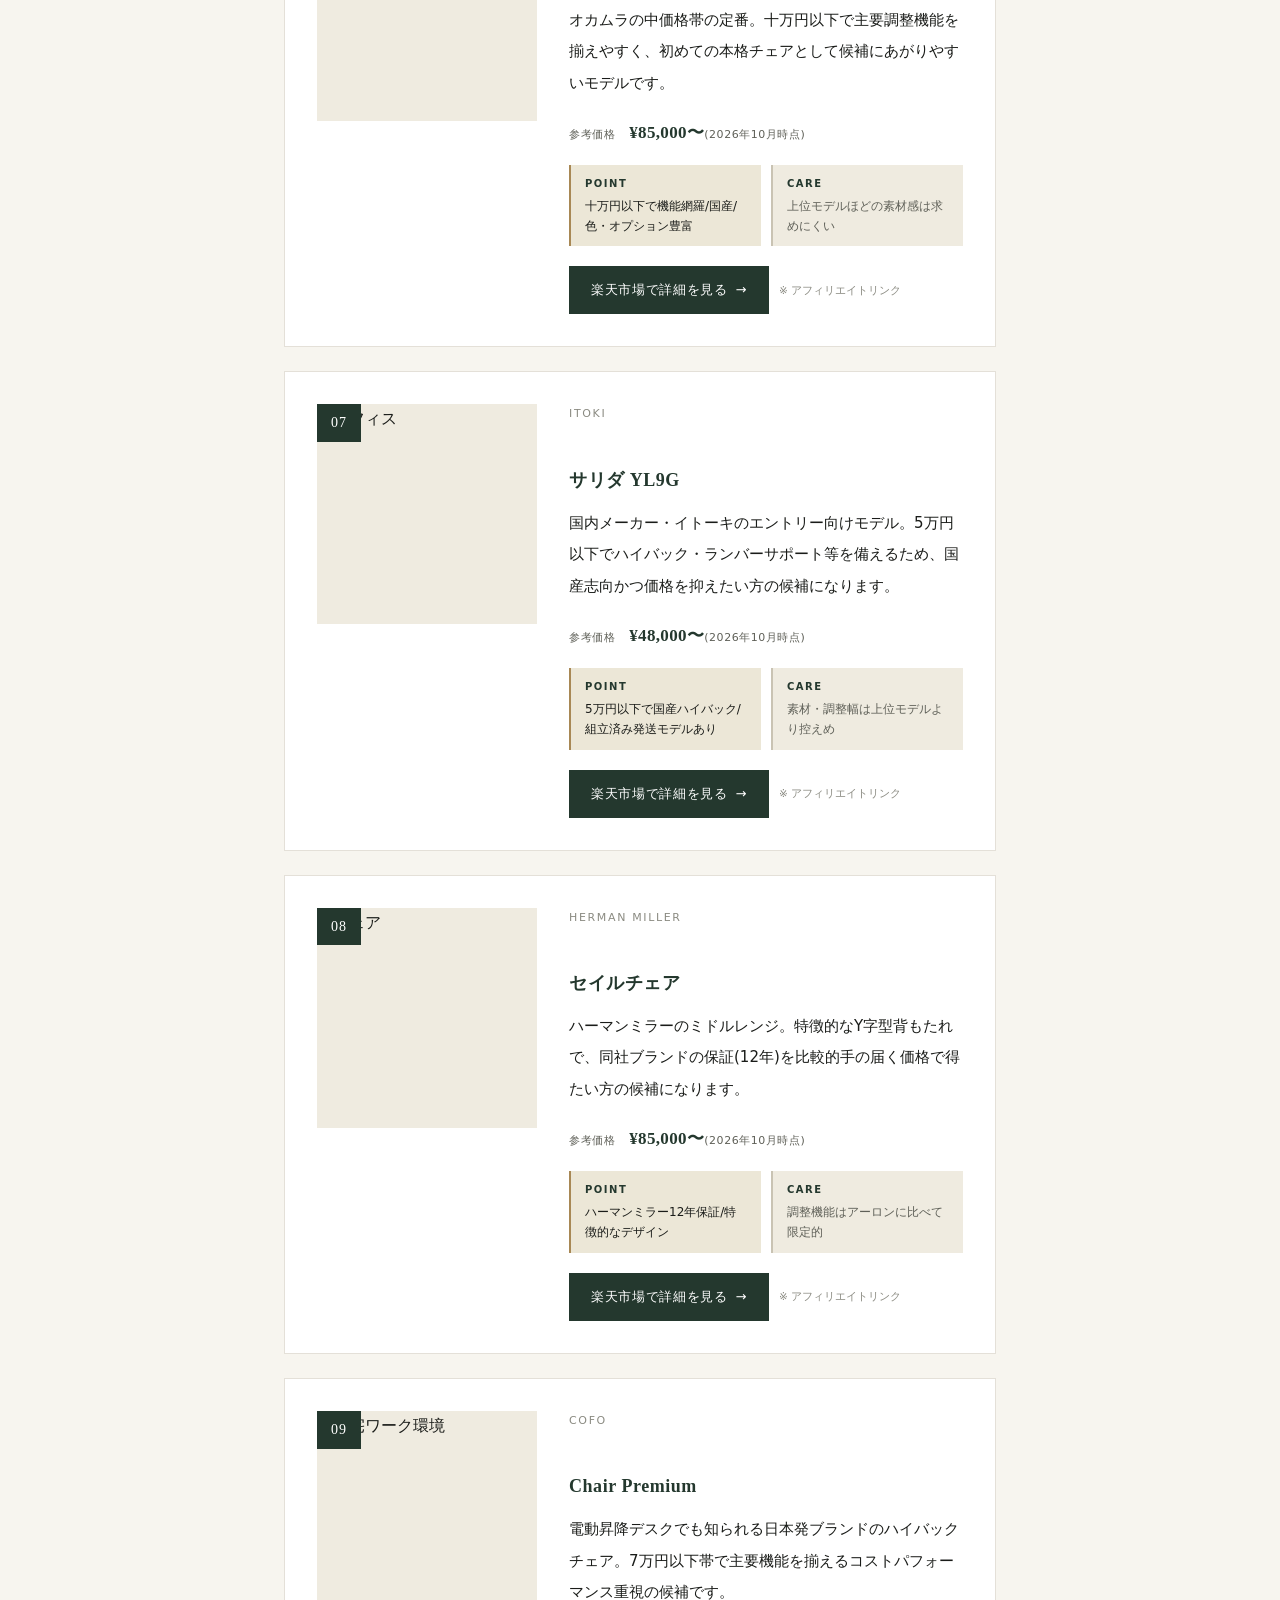
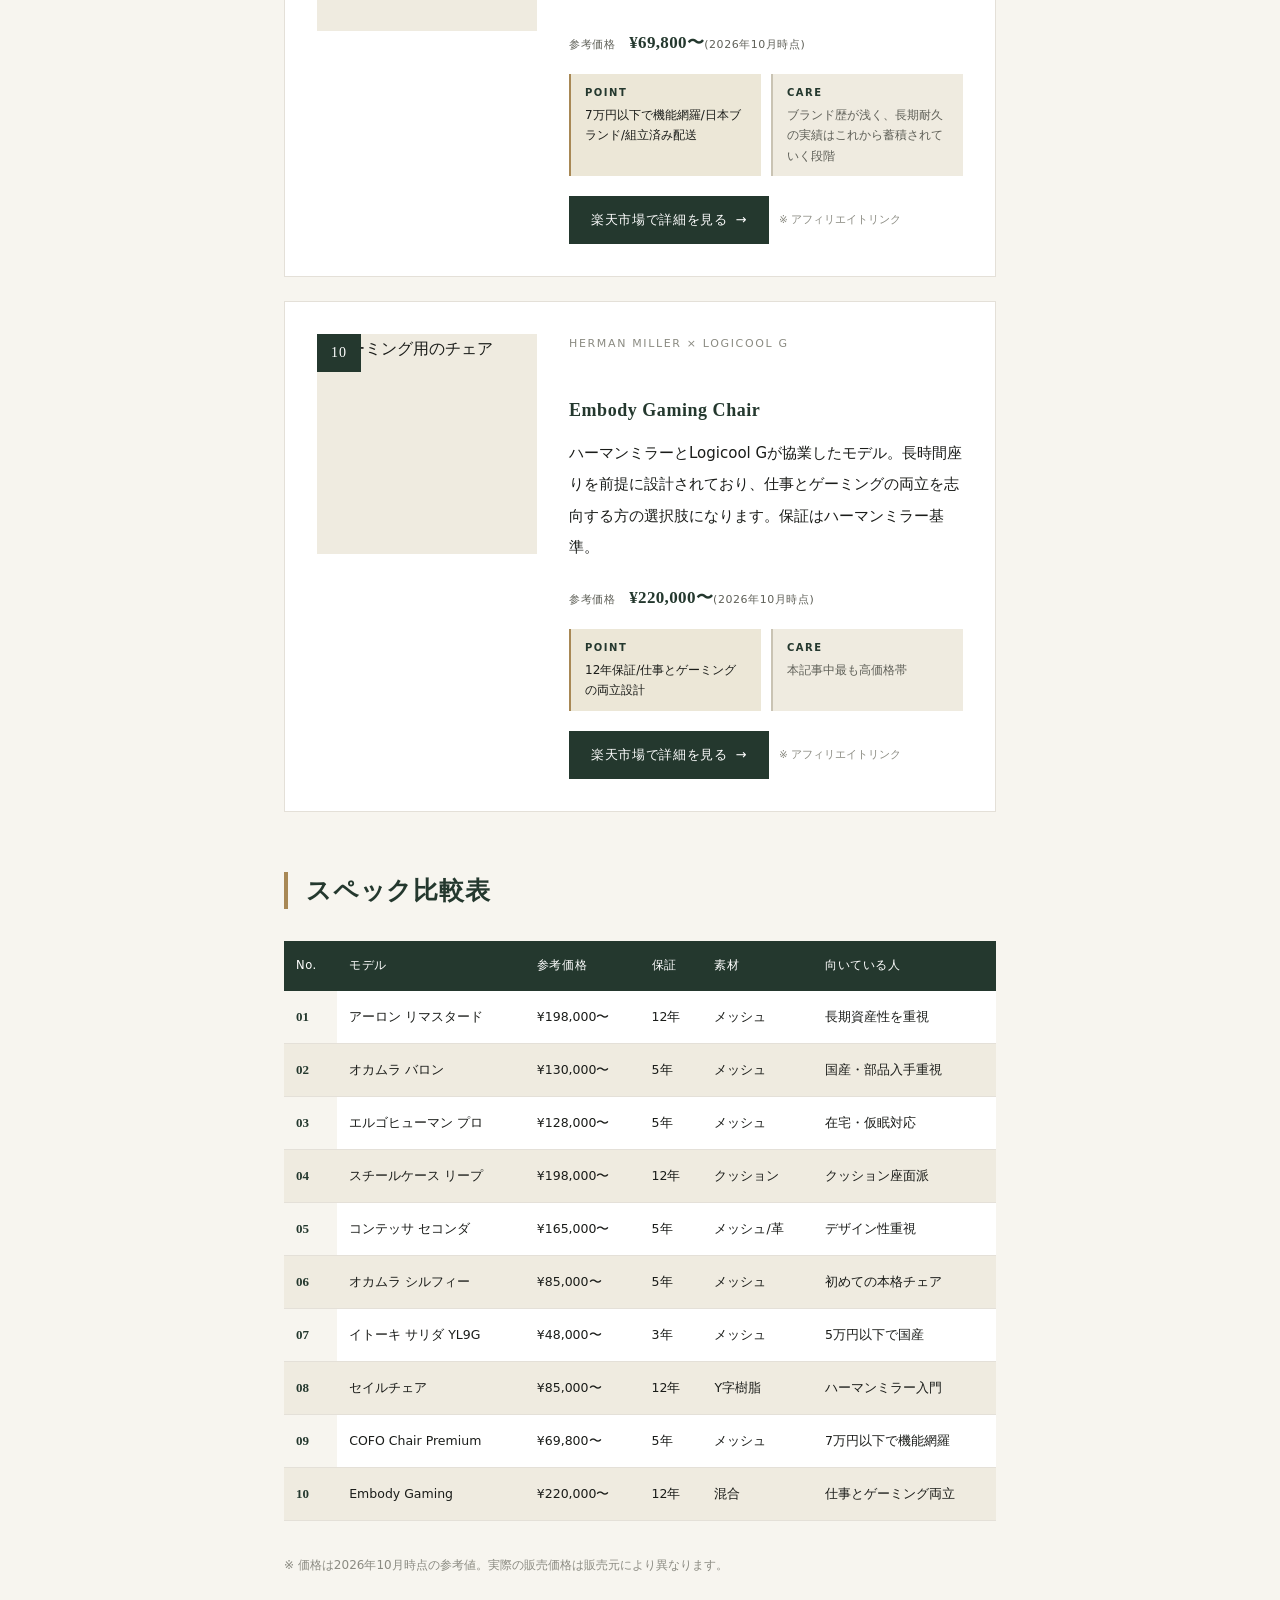
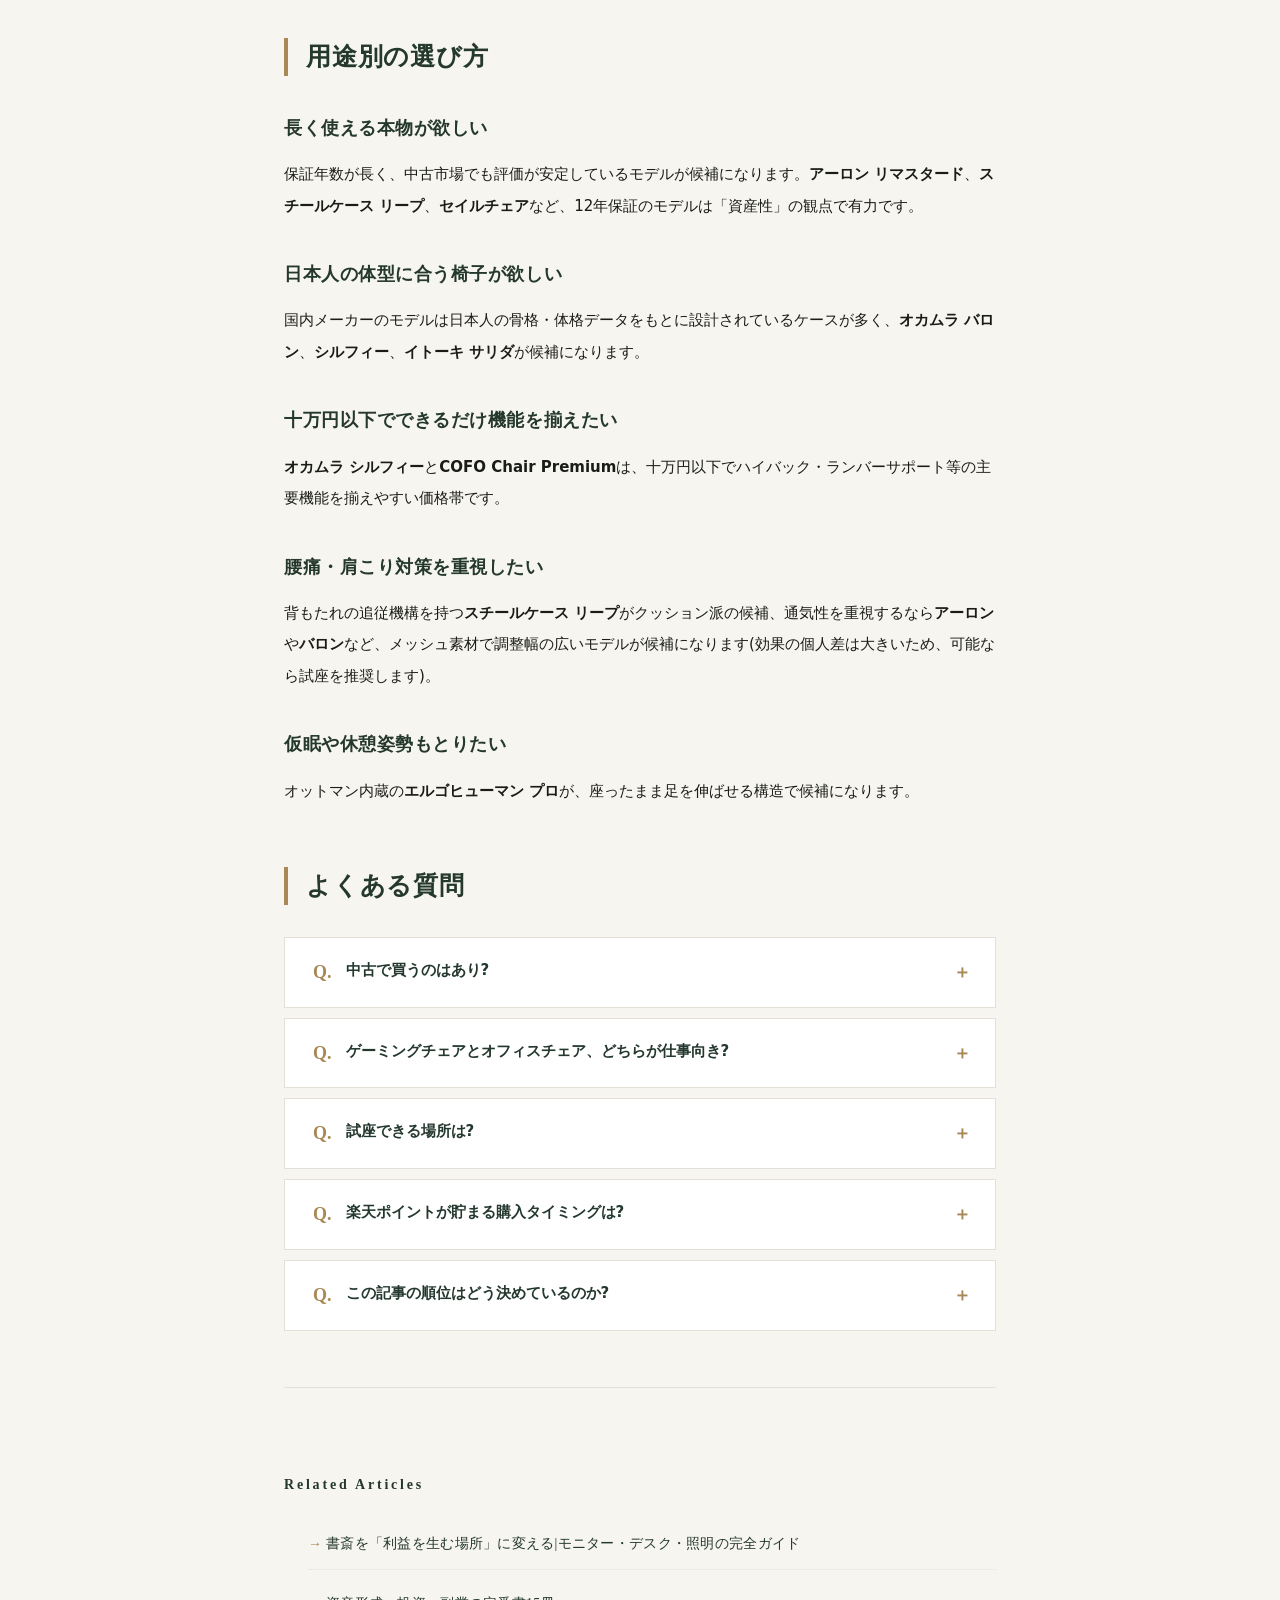
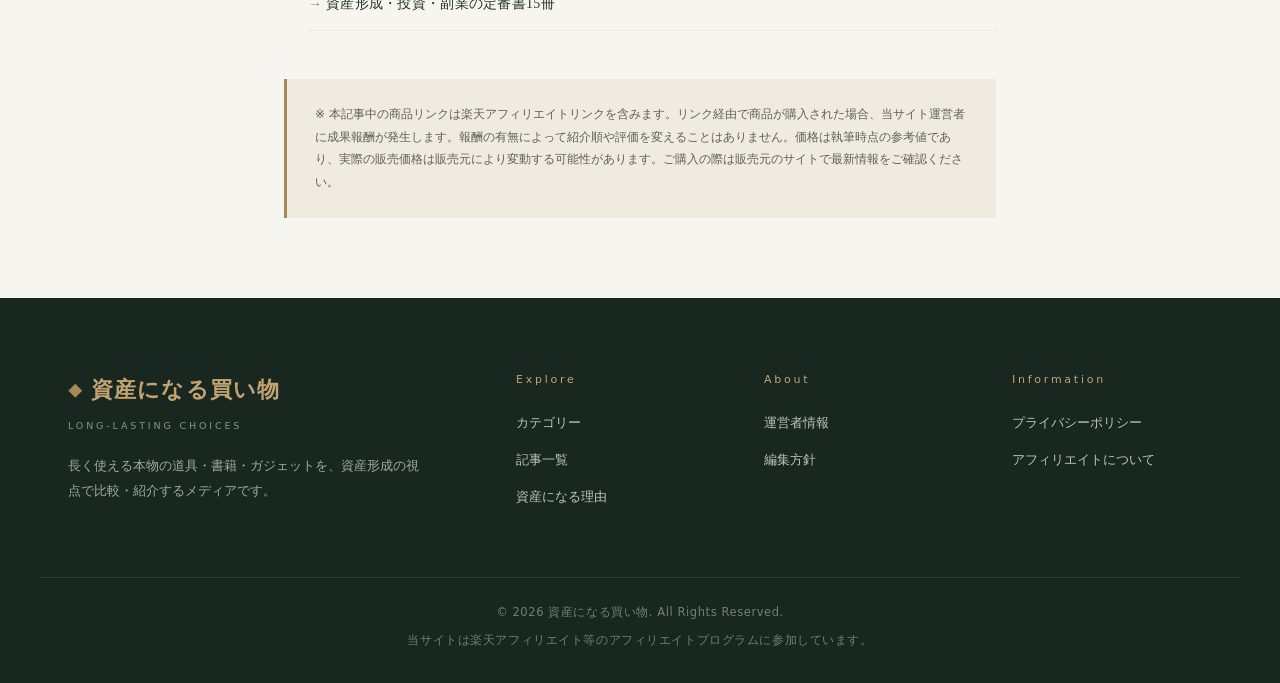
==== commit c9f39014: "Redesign: Premium Editorial Commerce — shared stylesheet, refined content, cleaned unverifiable clai" ====
--- a/articles/desk-chair-ranking.html
+++ b/articles/desk-chair-ranking.html
@@ -3,356 +3,558 @@
 <head>
 <meta charset="UTF-8">
 <meta name="viewport" content="width=device-width, initial-scale=1.0">
-<title>【2026年版】高級デスクチェアおすすめランキング10選|10年座り続けられる本物の椅子 - 資産になる買い物</title>
-<meta name="description" content="長時間のデスクワークで疲れない、資産になる高級デスクチェア10機種を徹底比較。ハーマンミラー、オカムラ、エルゴヒューマンなど、10年使える本物だけを厳選。選び方・価格帯・用途別の正解がわかります。">
-<meta property="og:title" content="【2026年版】高級デスクチェアおすすめランキング10選">
-<meta property="og:description" content="10年座り続けられる本物のデスクチェアだけを厳選して比較。">
+<title>【2026年版】高級デスクチェアの選び方と候補10機種の比較|資産になる買い物</title>
+<meta name="description" content="長時間のデスクワークに耐える高級デスクチェア10機種を、保証期間・調整機能・価格・公開評価の観点で比較。アーロン、オカムラ バロン、エルゴヒューマンなど、長く使えるモデルの選び方を整理しました。">
+<meta name="robots" content="index, follow">
+<link rel="canonical" href="https://shisan-kaimono.github.io/articles/desk-chair-ranking.html">
+<meta property="og:title" content="【2026年版】高級デスクチェアの選び方と候補10機種の比較">
+<meta property="og:description" content="長く使える高級デスクチェア10機種を、保証期間・調整機能・耐用年数の観点で比較。">
 <meta property="og:type" content="article">
-<link rel="icon" href="data:image/svg+xml,%3Csvg xmlns='http://www.w3.org/2000/svg' viewBox='0 0 100 100'%3E%3Ctext y='.9em' font-size='90'%3E%F0%9F%AA%91%3C/text%3E%3C/svg%3E">
-<style>
-  :root { --navy:#0b1f3a; --navy2:#15325e; --gold:#c9a961; --gold2:#e3c988; --paper:#faf8f3; --ink:#1a1a1a; --sub:#666; --line:#e5e0d4; --bg:#fff; --red:#bf0000; }
-  @media (prefers-color-scheme: dark) { :root { --paper:#0f1420; --ink:#e8e5de; --sub:#a8a39a; --line:#2a2f3d; --bg:#0b0f18; --navy:#e3c988; --navy2:#c9a961; } }
-  * { box-sizing:border-box; margin:0; padding:0; }
-  html { scroll-behavior:smooth; scroll-padding-top:72px; }
-  body { font-family:system-ui,-apple-system,"Hiragino Sans",Meiryo,sans-serif; color:var(--ink); background:var(--bg); line-height:1.9; -webkit-font-smoothing:antialiased; }
-  a { color:var(--navy); }
-  header { position:sticky; top:0; z-index:100; background:var(--bg); border-bottom:1px solid var(--line); }
-  .nav { max-width:1100px; margin:0 auto; padding:16px 24px; display:flex; justify-content:space-between; align-items:center; }
-  .logo { font-size:16px; font-weight:700; color:var(--navy); }
-  .logo-mark { color:var(--gold); margin-right:4px; }
-  .nav a { color:var(--sub); text-decoration:none; font-size:13px; }
-  .nav a:hover { color:var(--navy); }
-  main { max-width:820px; margin:0 auto; padding:48px 24px; }
-  .breadcrumb { font-size:12px; color:var(--sub); margin-bottom:24px; letter-spacing:.05em; }
-  .breadcrumb a { color:var(--sub); text-decoration:none; }
-  h1 { font-size:clamp(24px,4vw,32px); color:var(--navy); line-height:1.4; margin-bottom:16px; letter-spacing:.02em; }
-  .meta { color:var(--sub); font-size:13px; margin-bottom:32px; padding-bottom:24px; border-bottom:1px solid var(--line); }
-  .lead { font-size:16px; margin-bottom:32px; padding:20px 24px; background:var(--paper); border-left:4px solid var(--gold); border-radius:4px; }
-  h2 { font-size:22px; color:var(--navy); margin:48px 0 20px; padding-bottom:12px; border-bottom:2px solid var(--gold); letter-spacing:.02em; }
-  h3 { font-size:18px; color:var(--navy); margin:32px 0 12px; letter-spacing:.02em; }
-  p { margin-bottom:16px; }
-  ul, ol { margin:0 0 16px 24px; }
-  li { margin-bottom:8px; }
-  .toc { background:var(--paper); border:1px solid var(--line); border-radius:6px; padding:20px 28px; margin:0 0 32px; }
-  .toc-title { font-size:14px; font-weight:700; color:var(--navy); margin-bottom:12px; letter-spacing:.1em; }
-  .toc ol { margin-left:20px; font-size:14px; }
-  .toc a { color:var(--ink); text-decoration:none; }
-  .toc a:hover { color:var(--navy); }
-  .product { background:var(--bg); border:1px solid var(--line); border-radius:8px; padding:28px; margin:24px 0; }
-  .product-head { display:flex; justify-content:space-between; align-items:flex-start; gap:16px; margin-bottom:16px; }
-  .rank { display:inline-block; background:var(--navy); color:#fff; font-size:12px; padding:4px 12px; border-radius:100px; margin-bottom:8px; letter-spacing:.1em; }
-  .rank.top { background:var(--gold); color:var(--navy); }
-  .product-title { font-size:19px; color:var(--navy); font-weight:700; }
-  .product-brand { font-size:13px; color:var(--sub); margin-bottom:4px; letter-spacing:.05em; }
-  .price-badge { background:var(--paper); border:1px solid var(--line); padding:8px 16px; border-radius:4px; font-size:13px; white-space:nowrap; }
-  .price-badge strong { color:var(--red); font-size:16px; display:block; margin-top:2px; }
-  .pros-cons { display:grid; grid-template-columns:1fr; gap:12px; margin:16px 0; }
-  @media (min-width:600px) { .pros-cons { grid-template-columns:1fr 1fr; } }
-  .pros, .cons { padding:14px 18px; border-radius:4px; font-size:14px; }
-  .pros { background:#f0f7f0; border-left:3px solid #4a8054; }
-  .cons { background:#f9f3ec; border-left:3px solid #c9a961; }
-  @media (prefers-color-scheme: dark) { .pros { background:#1a2a1f; } .cons { background:#2a241a; } }
-  .pros strong, .cons strong { display:block; margin-bottom:6px; font-size:12px; letter-spacing:.1em; }
-  .cta { display:inline-block; background:var(--gold); color:var(--navy); padding:12px 28px; border-radius:4px; font-weight:700; text-decoration:none; font-size:14px; letter-spacing:.05em; margin-top:12px; }
-  .cta:hover { background:var(--gold2); }
-  .cta-wide { display:block; text-align:center; padding:16px; }
-  .compare-table { width:100%; border-collapse:collapse; margin:24px 0; font-size:13px; background:var(--bg); }
-  .compare-table th, .compare-table td { border:1px solid var(--line); padding:10px 12px; text-align:left; vertical-align:top; }
-  .compare-table th { background:var(--navy); color:#fff; font-size:12px; letter-spacing:.05em; }
-  .compare-table tr:nth-child(even) td { background:var(--paper); }
-  .faq { margin:16px 0; padding:20px 24px; background:var(--paper); border-radius:6px; }
-  .faq-q { font-weight:700; color:var(--navy); margin-bottom:8px; }
-  .faq-q::before { content:"Q."; color:var(--gold); margin-right:8px; }
-  .faq-a::before { content:"A."; color:var(--navy); margin-right:8px; font-weight:700; }
-  .disclosure { margin-top:48px; padding:20px; background:var(--paper); border-left:3px solid var(--gold); font-size:12px; color:var(--sub); border-radius:4px; }
-  footer { background:var(--navy); color:#fff; padding:48px 24px 32px; text-align:center; margin-top:64px; }
-  footer p { font-size:12px; opacity:.7; line-height:1.8; }
-  footer a { color:var(--gold2); }
-</style>
+<meta property="og:locale" content="ja_JP">
+<meta property="og:image" content="https://images.unsplash.com/photo-1592078615290-033ee584e267?w=1200&q=85&auto=format&fit=crop">
+<meta name="theme-color" content="#24382E">
+<link rel="icon" href="data:image/svg+xml,%3Csvg xmlns='http://www.w3.org/2000/svg' viewBox='0 0 100 100'%3E%3Ctext y='.9em' font-size='88' fill='%23A88855'%3E%E2%97%86%3C/text%3E%3C/svg%3E">
+<link rel="preconnect" href="https://images.unsplash.com">
+<link rel="stylesheet" href="/style.css">
+<script type="application/ld+json">
+{
+  "@context": "https://schema.org",
+  "@type": "BreadcrumbList",
+  "itemListElement": [
+    {"@type": "ListItem", "position": 1, "name": "トップ", "item": "https://shisan-kaimono.github.io/"},
+    {"@type": "ListItem", "position": 2, "name": "WORKSPACE", "item": "https://shisan-kaimono.github.io/#categories"},
+    {"@type": "ListItem", "position": 3, "name": "デスクチェア比較"}
+  ]
+}
+</script>
+<script type="application/ld+json">
+{
+  "@context": "https://schema.org",
+  "@type": "Article",
+  "headline": "【2026年版】高級デスクチェアの選び方と候補10機種の比較",
+  "datePublished": "2026-10-02",
+  "dateModified": "2026-10-03",
+  "author": {"@type": "Person", "name": "KEI"},
+  "publisher": {"@type": "Organization", "name": "資産になる買い物"},
+  "image": "https://images.unsplash.com/photo-1592078615290-033ee584e267?w=1200&q=85&auto=format&fit=crop"
+}
+</script>
 </head>
 <body>
 
-<header>
+<header class="site-header" id="siteHeader">
   <nav class="nav">
-    <a href="../index.html" class="logo"><span class="logo-mark">◆</span>資産になる買い物</a>
-    <div><a href="../index.html">トップ</a> &nbsp; <a href="../index.html#categories">カテゴリー</a></div>
+    <a href="/" class="logo-link">
+      <span class="logo-mark">資産になる買い物</span>
+      <span class="logo-sub">LONG-LASTING CHOICES</span>
+    </a>
+    <ul class="nav-links">
+      <li><a href="/#concept">コンセプト</a></li>
+      <li><a href="/#categories">カテゴリー</a></li>
+      <li><a href="/#articles">記事</a></li>
+      <li><a href="/#about">運営者</a></li>
+    </ul>
   </nav>
 </header>
 
-<main>
-  <div class="breadcrumb"><a href="../index.html">トップ</a> &gt; WORKSPACE &gt; デスクチェアランキング</div>
-
-  <h1>【2026年版】高級デスクチェアおすすめランキング10選|10年座り続けられる本物の椅子</h1>
-  <div class="meta">更新日:2026年10月2日 / カテゴリー:WORKSPACE / 読了目安:12分</div>
-
-  <div class="lead">
-    デスクチェアは、人生で最も使用時間の長い家具です。1日8時間、年間3,000時間、10年で30,000時間座り続ける道具に、安物で妥協する理由はありません。この記事では、10年以上使い続けられる本物のチェアだけを10機種厳選し、価格・機能・用途別に比較します。
-  </div>
-
-  <nav class="toc">
+<main class="article-container">
+  <nav class="breadcrumb" aria-label="パンくず">
+    <a href="/">トップ</a> &gt; <a href="/#categories">WORKSPACE</a> &gt; デスクチェア比較
+  </nav>
+
+  <header class="article-header">
+    <span class="eyebrow">Workspace / Ranking</span>
+    <h1 class="article-h1">【2026年版】高級デスクチェアの選び方と候補10機種の比較</h1>
+    <div class="article-metabar">
+      <span>更新日 <strong>2026.10.03</strong></span>
+      <span>公開日 <strong>2026.10.02</strong></span>
+      <span>読了目安 <strong>約12分</strong></span>
+      <span>カテゴリー <strong>WORKSPACE</strong></span>
+    </div>
+    <div class="ad-notice">
+      <strong>広告について</strong>:当サイトは楽天アフィリエイトプログラムに参加しています。本記事中の商品リンクを経由して購入された場合、当サイトに成果報酬が入ります。報酬の有無は紹介順や評価に影響しません。
+    </div>
+  </header>
+
+  <figure class="article-hero">
+    <img src="https://images.unsplash.com/photo-1592078615290-033ee584e267?w=1400&q=85&auto=format&fit=crop" alt="木製デスクに置かれたオフィスチェア" loading="eager" width="1400" height="788">
+  </figure>
+
+  <p class="article-lead-text">
+    デスクチェアは、人生で<em>最も使用時間の長い家具</em>のひとつです。1日8時間、年間3,000時間、10年で30,000時間座り続ける道具であり、年間コストで割れば、安価な椅子を数年で買い替えるより、長く使える本物を一度買うほうが結果的に安く済むケースが少なくありません。
+  </p>
+  <p class="article-lead-text">
+    この記事では、長く使える高級デスクチェアの候補として広く知られる10機種を、公開されているスペック・保証・価格情報、および長期ユーザーのレビューをもとに比較・整理しました。
+  </p>
+
+  <section class="summary-box">
+    <h3>この記事でわかること</h3>
+    <ul>
+      <li>高級デスクチェアに投資する価値をどう判断するか</li>
+      <li>失敗を避けるための5つの比較軸</li>
+      <li>長期使用に耐える候補10機種と、それぞれの向き不向き</li>
+      <li>用途・体格・予算別の選び方</li>
+    </ul>
+  </section>
+
+  <section class="quick-pick">
+    <h3>迷ったらこの3つ</h3>
+    <div class="quick-pick-list">
+      <div class="quick-pick-item">
+        <span class="label">LONG USE 長く使う</span>
+        <strong>ハーマンミラー アーロンチェア リマスタード</strong>
+        <span>12年保証と中古市場での評価安定が強み。資産性で選ぶなら最有力候補。</span>
+      </div>
+      <div class="quick-pick-item">
+        <span class="label">BALANCE 国産・バランス</span>
+        <strong>オカムラ バロン</strong>
+        <span>日本人の体格を想定した国産フラッグシップ。部品入手性と機能のバランス。</span>
+      </div>
+      <div class="quick-pick-item">
+        <span class="label">VALUE コスパ重視</span>
+        <strong>エルゴヒューマン プロ</strong>
+        <span>オットマン内蔵で仮眠対応。十万円台中盤で主要機能を網羅する選択肢。</span>
+      </div>
+    </div>
+  </section>
+
+  <nav class="toc" aria-label="目次">
     <div class="toc-title">目次</div>
     <ol>
-      <li><a href="#why">なぜ高級デスクチェアは「資産」なのか</a></li>
-      <li><a href="#how-to-choose">失敗しない5つの選び方</a></li>
-      <li><a href="#ranking">おすすめランキングTOP10</a></li>
-      <li><a href="#compare">スペック一覧比較表</a></li>
-      <li><a href="#use-case">用途別の正解</a></li>
+      <li><a href="#why">なぜ高級デスクチェアに投資する価値があるのか</a></li>
+      <li><a href="#how">失敗を避けるための5つの比較軸</a></li>
+      <li><a href="#criteria">本記事の選定基準</a></li>
+      <li><a href="#ranking">候補10機種の比較</a></li>
+      <li><a href="#compare">スペック比較表</a></li>
+      <li><a href="#usecase">用途別の選び方</a></li>
       <li><a href="#faq">よくある質問</a></li>
     </ol>
   </nav>
 
-  <h2 id="why">なぜ高級デスクチェアは「資産」なのか</h2>
-  <p>3万円の椅子を3年ごとに買い替えれば、10年で9万円。一方、15万円の高級チェアは10年以上使えて、保証も長い。年間コストで見れば、高級チェアの方が安いケースが多いのです。</p>
-  <p>さらに重要なのは「体」というもっと高額な資産への投資という視点です。腰痛・肩こり・集中力の低下は、安い椅子が原因で起こり、医療費や生産性損失として返ってきます。良いチェアは「使う時間 × 快適さ」で、支払った金額を何倍にもして返してきます。</p>
-
-  <h2 id="how-to-choose">失敗しない5つの選び方</h2>
-  <ol>
-    <li><strong>ランバーサポート(腰部支持)が調整可能か</strong> — 腰のカーブに合わせられない椅子は長時間座ると必ず痛くなります。</li>
-    <li><strong>座面の奥行き調整があるか</strong> — 身長170cm以上の方は、奥行き調整なしでは太ももが圧迫されます。</li>
-    <li><strong>アームレスト(肘置き)が前後・上下・角度の3方向可動か</strong> — キーボード作業の肩負担はアームレストで9割決まります。</li>
-    <li><strong>保証期間が5年以上か</strong> — 業務用グレードは10〜12年保証が標準。保証が短い=耐久性が低い指標です。</li>
-    <li><strong>実際に座って確認できる場所があるか</strong> — 公式ショールーム、またはオフィスバスターズ等の中古店で座って確かめること。</li>
-  </ol>
-
-  <h2 id="ranking">おすすめランキングTOP10</h2>
-
-  <!-- 1位 -->
-  <div class="product">
-    <div class="product-head">
-      <div>
-        <span class="rank top">★ 第1位</span>
-        <div class="product-brand">Herman Miller(ハーマンミラー)</div>
-        <div class="product-title">アーロンチェア リマスタード</div>
-      </div>
-      <div class="price-badge">参考価格<strong>¥198,000〜</strong></div>
-    </div>
-    <p>世界で最も売れている高級オフィスチェアの代名詞。1994年の発売以来、人間工学の到達点として君臨し続け、Google・Appleなど世界のトップ企業で標準採用。<strong>12年保証</strong>という圧倒的な耐久性が「資産」たる所以です。独自のメッシュ「ペリクル」は蒸れを完全に排除し、年間を通じて快適。中古市場でも値崩れしにくく、資産性の面でも最強です。</p>
-    <div class="pros-cons">
-      <div class="pros"><strong>GOOD</strong>12年保証/中古市場でも高値安定/世界No.1の信頼性</div>
-      <div class="cons"><strong>CARE</strong>価格は最高クラス/サイズ選択(A/B/C)が必要</div>
-    </div>
-    <a class="cta cta-wide" href="https://hb.afl.rakuten.co.jp/hgc/58210086.6dfd8402.58210087.430eafa9/?pc=https%3A%2F%2Fsearch.rakuten.co.jp%2Fsearch%2Fmall%2F%E3%82%A2%E3%83%BC%E3%83%AD%E3%83%B3%E3%83%81%E3%82%A7%E3%82%A2%2F" target="_blank" rel="noopener nofollow sponsored">楽天市場でアーロンチェアを探す →</a>
+  <section class="article-body">
+
+    <h2 id="why">なぜ高級デスクチェアに投資する価値があるのか</h2>
+    <p>3万円の椅子を3年ごとに買い替えれば、10年で9万円。一方、15万円の椅子を10年以上使い続けられれば、年間コストでは15,000円。椅子を「本体価格」ではなく「年間コスト」で比較すると、高級チェアのほうが安くなるケースがあります。</p>
+    <p>さらに、椅子は「体」という別の資産にも影響します。腰痛や肩こりは生産性と医療費の両面で費用を発生させます。良い椅子は「使う時間 × 快適さ」で、支払った金額を長期にわたって回収していく道具といえます。</p>
+
+    <h2 id="how">失敗を避けるための5つの比較軸</h2>
+    <ol>
+      <li><strong>ランバーサポートの調整幅</strong> ー 腰のカーブに合わせられない椅子は長時間座ると腰に負担が出やすいとされます。</li>
+      <li><strong>座面の奥行き調整</strong> ー 身長170cm以上の方は、奥行き調整がないと太ももが圧迫されやすい傾向があります。</li>
+      <li><strong>アームレストの可動範囲</strong> ー 前後・上下・角度の3方向可動が、キーボード作業時の肩負担軽減に関わります。</li>
+      <li><strong>保証期間</strong> ー 業務用グレードでは10〜12年保証が目安。保証年数は耐久性の目安のひとつです。</li>
+      <li><strong>試座できる環境</strong> ー 公式ショールーム、量販店、オフィス家具中古店などで、実際の座り心地を確認できることが望ましいです。</li>
+    </ol>
+
+    <section class="eval-criteria" id="criteria">
+      <h3>本記事の選定基準</h3>
+      <div class="eval-list">
+        <div class="eval-item">
+          <strong>長期ユーザー評価の定着度</strong>
+          発売から3年以上経過し、長期使用レビューが複数公開されているモデル。
+        </div>
+        <div class="eval-item">
+          <strong>保証・サポート体制</strong>
+          日本国内での保証年数、交換部品の入手性。
+        </div>
+        <div class="eval-item">
+          <strong>調整機能の多様性</strong>
+          ランバー・座面奥行・アームレスト等の調整可能範囲。
+        </div>
+        <div class="eval-item">
+          <strong>中古市場での評価安定度</strong>
+          中古価格の下落率(資産性の目安)。
+        </div>
+      </div>
+    </section>
+
+    <p style="font-size:13px; color:var(--ink-mute); margin: 20px 0 32px; padding: 12px 16px; background: var(--bg-soft); border-left: 2px solid var(--line-strong);">※ 本記事では各モデルを一律の点数化はしていません。使う人の体格・予算・用途により最適解は変わります。候補の中からご自身の条件に合うものをお選びください。</p>
+
+    <h2 id="ranking">候補10機種の比較</h2>
+
+    <article class="product-card">
+      <div class="product-media">
+        <span class="product-rank-badge top">01</span>
+        <img src="https://images.unsplash.com/photo-1540569014015-19a7be504e3a?w=600&q=85&auto=format&fit=crop" alt="高級オフィスチェアのイメージ" loading="lazy" width="600" height="600">
+      </div>
+      <div class="product-info">
+        <div class="product-brand">Herman Miller</div>
+        <h3 class="product-name">アーロンチェア リマスタード</h3>
+        <p class="product-oneliner">世界的に長く販売されている定番モデル。12年保証と、独自メッシュ素材「ペリクル」が特徴です。中古市場でも価格が比較的安定しており、資産性の面で評価されます。</p>
+        <div class="product-price">参考価格 <strong>¥198,000〜</strong>(2026年10月時点)</div>
+        <div class="product-points">
+          <div class="product-point good">
+            <strong>POINT</strong>
+            12年保証/中古市場でも価格が比較的安定/A・B・Cサイズ展開
+          </div>
+          <div class="product-point care">
+            <strong>CARE</strong>
+            価格帯は上位/サイズ選択に試座が望ましい
+          </div>
+        </div>
+        <div class="product-cta-row">
+          <a class="product-cta" href="https://hb.afl.rakuten.co.jp/hgc/58210086.6dfd8402.58210087.430eafa9/?pc=https%3A%2F%2Fsearch.rakuten.co.jp%2Fsearch%2Fmall%2F%E3%82%A2%E3%83%BC%E3%83%AD%E3%83%B3%E3%83%81%E3%82%A7%E3%82%A2%2F" target="_blank" rel="noopener nofollow sponsored">楽天市場で詳細を見る</a>
+          <span class="product-cta-note">※ アフィリエイトリンク</span>
+        </div>
+      </div>
+    </article>
+
+    <article class="product-card">
+      <div class="product-media">
+        <span class="product-rank-badge">02</span>
+        <img src="https://images.unsplash.com/photo-1592078615290-033ee584e267?w=600&q=85&auto=format&fit=crop" alt="オフィスチェアと木製デスク" loading="lazy" width="600" height="600">
+      </div>
+      <div class="product-info">
+        <div class="product-brand">Okamura</div>
+        <h3 class="product-name">バロン エクストラハイバック</h3>
+        <p class="product-oneliner">日本のオフィス家具メーカー、オカムラのフラッグシップ。日本人の体型想定で設計された国産モデル。部品交換・メンテナンスを国内で受けやすい点が長期利用で評価されています。</p>
+        <div class="product-price">参考価格 <strong>¥130,000〜</strong>(2026年10月時点)</div>
+        <div class="product-points">
+          <div class="product-point good">
+            <strong>POINT</strong>
+            国産/部品の入手性/静音キャスター/ヘッドレスト付モデルあり
+          </div>
+          <div class="product-point care">
+            <strong>CARE</strong>
+            オプション構成が多く選択に迷いやすい/保証5年
+          </div>
+        </div>
+        <div class="product-cta-row">
+          <a class="product-cta" href="https://hb.afl.rakuten.co.jp/hgc/58210086.6dfd8402.58210087.430eafa9/?pc=https%3A%2F%2Fsearch.rakuten.co.jp%2Fsearch%2Fmall%2F%E3%82%AA%E3%82%AB%E3%83%A0%E3%83%A9%20%E3%83%90%E3%83%AD%E3%83%B3%2F" target="_blank" rel="noopener nofollow sponsored">楽天市場で詳細を見る</a>
+          <span class="product-cta-note">※ アフィリエイトリンク</span>
+        </div>
+      </div>
+    </article>
+
+    <article class="product-card">
+      <div class="product-media">
+        <span class="product-rank-badge">03</span>
+        <img src="https://images.unsplash.com/photo-1555041469-a586c61ea9bc?w=600&q=85&auto=format&fit=crop" alt="革と木のインテリア" loading="lazy" width="600" height="600">
+      </div>
+      <div class="product-info">
+        <div class="product-brand">Ergohuman</div>
+        <h3 class="product-name">プロ オットマン内蔵</h3>
+        <p class="product-oneliner">座面下から引き出せるオットマン(足置き)を装備したモデル。十万円台中盤で主要調整機能を網羅する価格帯で、在宅ワーカーから支持を集めています。</p>
+        <div class="product-price">参考価格 <strong>¥128,000〜</strong>(2026年10月時点)</div>
+        <div class="product-points">
+          <div class="product-point good">
+            <strong>POINT</strong>
+            オットマン内蔵で仮眠対応/十万円台で全機能網羅
+          </div>
+          <div class="product-point care">
+            <strong>CARE</strong>
+            保証5年/サイズが大きめで設置スペース要確認
+          </div>
+        </div>
+        <div class="product-cta-row">
+          <a class="product-cta" href="https://hb.afl.rakuten.co.jp/hgc/58210086.6dfd8402.58210087.430eafa9/?pc=https%3A%2F%2Fsearch.rakuten.co.jp%2Fsearch%2Fmall%2F%E3%82%A8%E3%83%AB%E3%82%B4%E3%83%92%E3%83%A5%E3%83%BC%E3%83%9E%E3%83%B3%20%E3%83%97%E3%83%AD%2F" target="_blank" rel="noopener nofollow sponsored">楽天市場で詳細を見る</a>
+          <span class="product-cta-note">※ アフィリエイトリンク</span>
+        </div>
+      </div>
+    </article>
+
+    <article class="product-card">
+      <div class="product-media">
+        <span class="product-rank-badge">04</span>
+        <img src="https://images.unsplash.com/photo-1540569014015-19a7be504e3a?w=600&q=85&auto=format&fit=crop" alt="オフィスチェア" loading="lazy" width="600" height="600">
+      </div>
+      <div class="product-info">
+        <div class="product-brand">Steelcase</div>
+        <h3 class="product-name">リープ V2</h3>
+        <p class="product-oneliner">米国スチールケース社の人気モデル。背もたれが背骨のカーブに追従する「LiveBack」機構が特徴で、クッション座面を好むユーザーから評価されています。保証も長期です。</p>
+        <div class="product-price">参考価格 <strong>¥198,000〜</strong>(2026年10月時点)</div>
+        <div class="product-points">
+          <div class="product-point good">
+            <strong>POINT</strong>
+            12年保証/背もたれの追従機構/クッション素材
+          </div>
+          <div class="product-point care">
+            <strong>CARE</strong>
+            メッシュではないため、夏場の通気性はメッシュ比で劣る
+          </div>
+        </div>
+        <div class="product-cta-row">
+          <a class="product-cta" href="https://hb.afl.rakuten.co.jp/hgc/58210086.6dfd8402.58210087.430eafa9/?pc=https%3A%2F%2Fsearch.rakuten.co.jp%2Fsearch%2Fmall%2F%E3%82%B9%E3%83%81%E3%83%BC%E3%83%AB%E3%82%B1%E3%83%BC%E3%82%B9%20%E3%83%AA%E3%83%BC%E3%83%97%2F" target="_blank" rel="noopener nofollow sponsored">楽天市場で詳細を見る</a>
+          <span class="product-cta-note">※ アフィリエイトリンク</span>
+        </div>
+      </div>
+    </article>
+
+    <article class="product-card">
+      <div class="product-media">
+        <span class="product-rank-badge">05</span>
+        <img src="https://images.unsplash.com/photo-1592078615290-033ee584e267?w=600&q=85&auto=format&fit=crop" alt="高級チェア" loading="lazy" width="600" height="600">
+      </div>
+      <div class="product-info">
+        <div class="product-brand">Okamura</div>
+        <h3 class="product-name">コンテッサ セコンダ</h3>
+        <p class="product-oneliner">イタリアのデザインスタジオ、ジウジアーロ・デザインが手がけたエグゼクティブモデル。デザイン性と機能性の両立が評価され、役員クラスの導入事例も報告されています。</p>
+        <div class="product-price">参考価格 <strong>¥165,000〜</strong>(2026年10月時点)</div>
+        <div class="product-points">
+          <div class="product-point good">
+            <strong>POINT</strong>
+            デザイン性/ヘッドレスト標準/国産で保守容易
+          </div>
+          <div class="product-point care">
+            <strong>CARE</strong>
+            サイズが大きく、狭い書斎では圧迫感
+          </div>
+        </div>
+        <div class="product-cta-row">
+          <a class="product-cta" href="https://hb.afl.rakuten.co.jp/hgc/58210086.6dfd8402.58210087.430eafa9/?pc=https%3A%2F%2Fsearch.rakuten.co.jp%2Fsearch%2Fmall%2F%E3%82%AA%E3%82%AB%E3%83%A0%E3%83%A9%20%E3%82%B3%E3%83%B3%E3%83%86%E3%83%83%E3%82%B5%2F" target="_blank" rel="noopener nofollow sponsored">楽天市場で詳細を見る</a>
+          <span class="product-cta-note">※ アフィリエイトリンク</span>
+        </div>
+      </div>
+    </article>
+
+    <article class="product-card">
+      <div class="product-media">
+        <span class="product-rank-badge">06</span>
+        <img src="https://images.unsplash.com/photo-1540569014015-19a7be504e3a?w=600&q=85&auto=format&fit=crop" alt="シンプルなオフィスチェア" loading="lazy" width="600" height="600">
+      </div>
+      <div class="product-info">
+        <div class="product-brand">Okamura</div>
+        <h3 class="product-name">シルフィー</h3>
+        <p class="product-oneliner">オカムラの中価格帯の定番。十万円以下で主要調整機能を揃えやすく、初めての本格チェアとして候補にあがりやすいモデルです。</p>
+        <div class="product-price">参考価格 <strong>¥85,000〜</strong>(2026年10月時点)</div>
+        <div class="product-points">
+          <div class="product-point good">
+            <strong>POINT</strong>
+            十万円以下で機能網羅/国産/色・オプション豊富
+          </div>
+          <div class="product-point care">
+            <strong>CARE</strong>
+            上位モデルほどの素材感は求めにくい
+          </div>
+        </div>
+        <div class="product-cta-row">
+          <a class="product-cta" href="https://hb.afl.rakuten.co.jp/hgc/58210086.6dfd8402.58210087.430eafa9/?pc=https%3A%2F%2Fsearch.rakuten.co.jp%2Fsearch%2Fmall%2F%E3%82%AA%E3%82%AB%E3%83%A0%E3%83%A9%20%E3%82%B7%E3%83%AB%E3%83%95%E3%82%A3%E3%83%BC%2F" target="_blank" rel="noopener nofollow sponsored">楽天市場で詳細を見る</a>
+          <span class="product-cta-note">※ アフィリエイトリンク</span>
+        </div>
+      </div>
+    </article>
+
+    <article class="product-card">
+      <div class="product-media">
+        <span class="product-rank-badge">07</span>
+        <img src="https://images.unsplash.com/photo-1592078615290-033ee584e267?w=600&q=85&auto=format&fit=crop" alt="オフィス" loading="lazy" width="600" height="600">
+      </div>
+      <div class="product-info">
+        <div class="product-brand">Itoki</div>
+        <h3 class="product-name">サリダ YL9G</h3>
+        <p class="product-oneliner">国内メーカー・イトーキのエントリー向けモデル。5万円以下でハイバック・ランバーサポート等を備えるため、国産志向かつ価格を抑えたい方の候補になります。</p>
+        <div class="product-price">参考価格 <strong>¥48,000〜</strong>(2026年10月時点)</div>
+        <div class="product-points">
+          <div class="product-point good">
+            <strong>POINT</strong>
+            5万円以下で国産ハイバック/組立済み発送モデルあり
+          </div>
+          <div class="product-point care">
+            <strong>CARE</strong>
+            素材・調整幅は上位モデルより控えめ
+          </div>
+        </div>
+        <div class="product-cta-row">
+          <a class="product-cta" href="https://hb.afl.rakuten.co.jp/hgc/58210086.6dfd8402.58210087.430eafa9/?pc=https%3A%2F%2Fsearch.rakuten.co.jp%2Fsearch%2Fmall%2F%E3%82%A4%E3%83%88%E3%83%BC%E3%82%AD%20%E3%82%B5%E3%83%AA%E3%83%80%2F" target="_blank" rel="noopener nofollow sponsored">楽天市場で詳細を見る</a>
+          <span class="product-cta-note">※ アフィリエイトリンク</span>
+        </div>
+      </div>
+    </article>
+
+    <article class="product-card">
+      <div class="product-media">
+        <span class="product-rank-badge">08</span>
+        <img src="https://images.unsplash.com/photo-1555041469-a586c61ea9bc?w=600&q=85&auto=format&fit=crop" alt="チェア" loading="lazy" width="600" height="600">
+      </div>
+      <div class="product-info">
+        <div class="product-brand">Herman Miller</div>
+        <h3 class="product-name">セイルチェア</h3>
+        <p class="product-oneliner">ハーマンミラーのミドルレンジ。特徴的なY字型背もたれで、同社ブランドの保証(12年)を比較的手の届く価格で得たい方の候補になります。</p>
+        <div class="product-price">参考価格 <strong>¥85,000〜</strong>(2026年10月時点)</div>
+        <div class="product-points">
+          <div class="product-point good">
+            <strong>POINT</strong>
+            ハーマンミラー12年保証/特徴的なデザイン
+          </div>
+          <div class="product-point care">
+            <strong>CARE</strong>
+            調整機能はアーロンに比べて限定的
+          </div>
+        </div>
+        <div class="product-cta-row">
+          <a class="product-cta" href="https://hb.afl.rakuten.co.jp/hgc/58210086.6dfd8402.58210087.430eafa9/?pc=https%3A%2F%2Fsearch.rakuten.co.jp%2Fsearch%2Fmall%2F%E3%83%8F%E3%83%BC%E3%83%9E%E3%83%B3%E3%83%9F%E3%83%A9%E3%83%BC%20%E3%82%BB%E3%82%A4%E3%83%AB%2F" target="_blank" rel="noopener nofollow sponsored">楽天市場で詳細を見る</a>
+          <span class="product-cta-note">※ アフィリエイトリンク</span>
+        </div>
+      </div>
+    </article>
+
+    <article class="product-card">
+      <div class="product-media">
+        <span class="product-rank-badge">09</span>
+        <img src="https://images.unsplash.com/photo-1517336714731-489689fd1ca8?w=600&q=85&auto=format&fit=crop" alt="在宅ワーク環境" loading="lazy" width="600" height="600">
+      </div>
+      <div class="product-info">
+        <div class="product-brand">COFO</div>
+        <h3 class="product-name">Chair Premium</h3>
+        <p class="product-oneliner">電動昇降デスクでも知られる日本発ブランドのハイバックチェア。7万円以下帯で主要機能を揃えるコストパフォーマンス重視の候補です。</p>
+        <div class="product-price">参考価格 <strong>¥69,800〜</strong>(2026年10月時点)</div>
+        <div class="product-points">
+          <div class="product-point good">
+            <strong>POINT</strong>
+            7万円以下で機能網羅/日本ブランド/組立済み配送
+          </div>
+          <div class="product-point care">
+            <strong>CARE</strong>
+            ブランド歴が浅く、長期耐久の実績はこれから蓄積されていく段階
+          </div>
+        </div>
+        <div class="product-cta-row">
+          <a class="product-cta" href="https://hb.afl.rakuten.co.jp/hgc/58210086.6dfd8402.58210087.430eafa9/?pc=https%3A%2F%2Fsearch.rakuten.co.jp%2Fsearch%2Fmall%2FCOFO%20Chair%2F" target="_blank" rel="noopener nofollow sponsored">楽天市場で詳細を見る</a>
+          <span class="product-cta-note">※ アフィリエイトリンク</span>
+        </div>
+      </div>
+    </article>
+
+    <article class="product-card">
+      <div class="product-media">
+        <span class="product-rank-badge">10</span>
+        <img src="https://images.unsplash.com/photo-1555041469-a586c61ea9bc?w=600&q=85&auto=format&fit=crop" alt="ゲーミング用のチェア" loading="lazy" width="600" height="600">
+      </div>
+      <div class="product-info">
+        <div class="product-brand">Herman Miller × Logicool G</div>
+        <h3 class="product-name">Embody Gaming Chair</h3>
+        <p class="product-oneliner">ハーマンミラーとLogicool Gが協業したモデル。長時間座りを前提に設計されており、仕事とゲーミングの両立を志向する方の選択肢になります。保証はハーマンミラー基準。</p>
+        <div class="product-price">参考価格 <strong>¥220,000〜</strong>(2026年10月時点)</div>
+        <div class="product-points">
+          <div class="product-point good">
+            <strong>POINT</strong>
+            12年保証/仕事とゲーミングの両立設計
+          </div>
+          <div class="product-point care">
+            <strong>CARE</strong>
+            本記事中最も高価格帯
+          </div>
+        </div>
+        <div class="product-cta-row">
+          <a class="product-cta" href="https://hb.afl.rakuten.co.jp/hgc/58210086.6dfd8402.58210087.430eafa9/?pc=https%3A%2F%2Fsearch.rakuten.co.jp%2Fsearch%2Fmall%2FEmbody%20Gaming%2F" target="_blank" rel="noopener nofollow sponsored">楽天市場で詳細を見る</a>
+          <span class="product-cta-note">※ アフィリエイトリンク</span>
+        </div>
+      </div>
+    </article>
+
+    <h2 id="compare">スペック比較表</h2>
+    <div class="compare-wrap">
+      <table class="compare-table">
+        <thead>
+          <tr>
+            <th>No.</th>
+            <th>モデル</th>
+            <th>参考価格</th>
+            <th>保証</th>
+            <th>素材</th>
+            <th>向いている人</th>
+          </tr>
+        </thead>
+        <tbody>
+          <tr><th>01</th><td>アーロン リマスタード</td><td>¥198,000〜</td><td>12年</td><td>メッシュ</td><td>長期資産性を重視</td></tr>
+          <tr><th>02</th><td>オカムラ バロン</td><td>¥130,000〜</td><td>5年</td><td>メッシュ</td><td>国産・部品入手重視</td></tr>
+          <tr><th>03</th><td>エルゴヒューマン プロ</td><td>¥128,000〜</td><td>5年</td><td>メッシュ</td><td>在宅・仮眠対応</td></tr>
+          <tr><th>04</th><td>スチールケース リープ</td><td>¥198,000〜</td><td>12年</td><td>クッション</td><td>クッション座面派</td></tr>
+          <tr><th>05</th><td>コンテッサ セコンダ</td><td>¥165,000〜</td><td>5年</td><td>メッシュ/革</td><td>デザイン性重視</td></tr>
+          <tr><th>06</th><td>オカムラ シルフィー</td><td>¥85,000〜</td><td>5年</td><td>メッシュ</td><td>初めての本格チェア</td></tr>
+          <tr><th>07</th><td>イトーキ サリダ YL9G</td><td>¥48,000〜</td><td>3年</td><td>メッシュ</td><td>5万円以下で国産</td></tr>
+          <tr><th>08</th><td>セイルチェア</td><td>¥85,000〜</td><td>12年</td><td>Y字樹脂</td><td>ハーマンミラー入門</td></tr>
+          <tr><th>09</th><td>COFO Chair Premium</td><td>¥69,800〜</td><td>5年</td><td>メッシュ</td><td>7万円以下で機能網羅</td></tr>
+          <tr><th>10</th><td>Embody Gaming</td><td>¥220,000〜</td><td>12年</td><td>混合</td><td>仕事とゲーミング両立</td></tr>
+        </tbody>
+      </table>
+    </div>
+    <p style="font-size:12px; color:var(--ink-mute); margin-top:12px;">※ 価格は2026年10月時点の参考値。実際の販売価格は販売元により異なります。</p>
+
+    <h2 id="usecase">用途別の選び方</h2>
+    <h3>長く使える本物が欲しい</h3>
+    <p>保証年数が長く、中古市場でも評価が安定しているモデルが候補になります。<strong>アーロン リマスタード</strong>、<strong>スチールケース リープ</strong>、<strong>セイルチェア</strong>など、12年保証のモデルは「資産性」の観点で有力です。</p>
+    <h3>日本人の体型に合う椅子が欲しい</h3>
+    <p>国内メーカーのモデルは日本人の骨格・体格データをもとに設計されているケースが多く、<strong>オカムラ バロン</strong>、<strong>シルフィー</strong>、<strong>イトーキ サリダ</strong>が候補になります。</p>
+    <h3>十万円以下でできるだけ機能を揃えたい</h3>
+    <p><strong>オカムラ シルフィー</strong>と<strong>COFO Chair Premium</strong>は、十万円以下でハイバック・ランバーサポート等の主要機能を揃えやすい価格帯です。</p>
+    <h3>腰痛・肩こり対策を重視したい</h3>
+    <p>背もたれの追従機構を持つ<strong>スチールケース リープ</strong>がクッション派の候補、通気性を重視するなら<strong>アーロン</strong>や<strong>バロン</strong>など、メッシュ素材で調整幅の広いモデルが候補になります(効果の個人差は大きいため、可能なら試座を推奨します)。</p>
+    <h3>仮眠や休憩姿勢もとりたい</h3>
+    <p>オットマン内蔵の<strong>エルゴヒューマン プロ</strong>が、座ったまま足を伸ばせる構造で候補になります。</p>
+
+    <h2 id="faq">よくある質問</h2>
+    <div class="faq-list">
+      <details class="faq">
+        <summary>中古で買うのはあり?</summary>
+        <div class="faq-body">アーロンチェアなど一部のモデルは中古市場が成熟しており、メンテナンス済みの個体を新品より安く入手できる場合があります。保証は切れていることが多いため、保証を重視するか価格を重視するかで判断が分かれます。</div>
+      </details>
+      <details class="faq">
+        <summary>ゲーミングチェアとオフィスチェア、どちらが仕事向き?</summary>
+        <div class="faq-body">デスクワーク主体であれば、長時間座り続ける前提で設計されたオフィスチェアを選ぶ方が、人間工学の観点では無難とされています。両者を兼ねたい場合は、本記事のEmbody Gamingのような例外的なモデルが候補です。</div>
+      </details>
+      <details class="faq">
+        <summary>試座できる場所は?</summary>
+        <div class="faq-body">ハーマンミラーは東京と大阪に直営店があります。オカムラは全国にショールーム、エルゴヒューマンは一部家電量販店の店頭で座れる店舗があります。購入前の試座は、特に身長170cm未満または180cm以上の方には推奨されます。</div>
+      </details>
+      <details class="faq">
+        <summary>楽天ポイントが貯まる購入タイミングは?</summary>
+        <div class="faq-body">楽天のお買い物マラソン(年数回)や「5と0のつく日」、SPUの重ねがけなど、楽天市場には定期的なポイントアップのタイミングがあります。十万円超の商品だと、ポイント還元額が無視できない水準になります。</div>
+      </details>
+      <details class="faq">
+        <summary>この記事の順位はどう決めているのか?</summary>
+        <div class="faq-body">本記事の順位は、「長期視点での資産性」(保証年数、中古市場での評価の定着、交換部品の入手性)を優先した参考順です。使う人の体格・予算・用途によって最適なモデルは変わるため、絶対的な順位ではなく「比較の起点」としてご利用ください。</div>
+      </details>
+    </div>
+
+    <nav class="related">
+      <h3>Related Articles</h3>
+      <ul>
+        <li><a href="home-office-guide.html">書斎を「利益を生む場所」に変える|モニター・デスク・照明の完全ガイド</a></li>
+        <li><a href="investment-books.html">資産形成・投資・副業の定番書15冊</a></li>
+      </ul>
+    </nav>
+
+    <div class="article-footer-disclosure">
+      ※ 本記事中の商品リンクは楽天アフィリエイトリンクを含みます。リンク経由で商品が購入された場合、当サイト運営者に成果報酬が発生します。報酬の有無によって紹介順や評価を変えることはありません。価格は執筆時点の参考値であり、実際の販売価格は販売元により変動する可能性があります。ご購入の際は販売元のサイトで最新情報をご確認ください。
+    </div>
+  </section>
+</main>
+
+<footer class="site-footer">
+  <div class="footer-grid">
+    <div class="footer-brand">
+      <div class="logo-mark">資産になる買い物</div>
+      <div class="logo-sub">LONG-LASTING CHOICES</div>
+      <p>長く使える本物の道具・書籍・ガジェットを、資産形成の視点で比較・紹介するメディアです。</p>
+    </div>
+    <div class="footer-col">
+      <h5>Explore</h5>
+      <ul>
+        <li><a href="/#categories">カテゴリー</a></li>
+        <li><a href="/#articles">記事一覧</a></li>
+        <li><a href="/#why">資産になる理由</a></li>
+      </ul>
+    </div>
+    <div class="footer-col">
+      <h5>About</h5>
+      <ul>
+        <li><a href="/#about">運営者情報</a></li>
+        <li><a href="/#policy">編集方針</a></li>
+      </ul>
+    </div>
+    <div class="footer-col">
+      <h5>Information</h5>
+      <ul>
+        <li><a href="/privacy.html">プライバシーポリシー</a></li>
+        <li><a href="/privacy.html#affiliate">アフィリエイトについて</a></li>
+      </ul>
+    </div>
   </div>
-
-  <!-- 2位 -->
-  <div class="product">
-    <div class="product-head">
-      <div>
-        <span class="rank">第2位</span>
-        <div class="product-brand">Okamura(オカムラ)</div>
-        <div class="product-title">バロン エクストラハイバック</div>
-      </div>
-      <div class="price-badge">参考価格<strong>¥130,000〜</strong></div>
-    </div>
-    <p>日本人の体型に最適化された国産フラッグシップ。<strong>日本人の平均身長・座骨幅を基準に設計</strong>されているため、海外ブランドで「どうもしっくりこない」人には圧倒的におすすめ。ヘッドレスト付きのエクストラハイバックは、後傾姿勢で読書・動画視聴にも対応し、仕事とリラックスの両立が可能です。</p>
-    <div class="pros-cons">
-      <div class="pros"><strong>GOOD</strong>日本人の体型に最適/部品交換が国内で容易/静音キャスター</div>
-      <div class="cons"><strong>CARE</strong>オプションが多く選択が複雑</div>
-    </div>
-    <a class="cta cta-wide" href="https://hb.afl.rakuten.co.jp/hgc/58210086.6dfd8402.58210087.430eafa9/?pc=https%3A%2F%2Fsearch.rakuten.co.jp%2Fsearch%2Fmall%2F%E3%82%AA%E3%82%AB%E3%83%A0%E3%83%A9%20%E3%83%90%E3%83%AD%E3%83%B3%2F" target="_blank" rel="noopener nofollow sponsored">楽天市場でオカムラ バロンを探す →</a>
+  <div class="footer-bottom">
+    <div>&copy; 2026 資産になる買い物. All Rights Reserved.</div>
+    <div class="disclosure">当サイトは楽天アフィリエイト等のアフィリエイトプログラムに参加しています。</div>
   </div>
-
-  <!-- 3位 -->
-  <div class="product">
-    <div class="product-head">
-      <div>
-        <span class="rank">第3位</span>
-        <div class="product-brand">Ergohuman(エルゴヒューマン)</div>
-        <div class="product-title">プロ オットマン内蔵</div>
-      </div>
-      <div class="price-badge">参考価格<strong>¥128,000〜</strong></div>
-    </div>
-    <p>コスパ最強の高級チェアとして圧倒的な支持を集める台湾ブランド。<strong>オットマン(足置き)が座面下から引き出せる</strong>唯一無二の機構で、仮眠・休憩時に完全なリラックス姿勢が取れます。在宅ワーカーに特に人気で、価格は海外ブランド並みながら機能はトップクラス。</p>
-    <div class="pros-cons">
-      <div class="pros"><strong>GOOD</strong>オットマン内蔵で仮眠可/13万円台で全機能搭載</div>
-      <div class="cons"><strong>CARE</strong>保証5年とやや短め/サイズが大きめ</div>
-    </div>
-    <a class="cta cta-wide" href="https://hb.afl.rakuten.co.jp/hgc/58210086.6dfd8402.58210087.430eafa9/?pc=https%3A%2F%2Fsearch.rakuten.co.jp%2Fsearch%2Fmall%2F%E3%82%A8%E3%83%AB%E3%82%B4%E3%83%92%E3%83%A5%E3%83%BC%E3%83%9E%E3%83%B3%20%E3%83%97%E3%83%AD%2F" target="_blank" rel="noopener nofollow sponsored">楽天市場でエルゴヒューマン プロを探す →</a>
-  </div>
-
-  <!-- 4位 -->
-  <div class="product">
-    <div class="product-head">
-      <div>
-        <span class="rank">第4位</span>
-        <div class="product-brand">Steelcase(スチールケース)</div>
-        <div class="product-title">リープ V2</div>
-      </div>
-      <div class="price-badge">参考価格<strong>¥198,000〜</strong></div>
-    </div>
-    <p>アメリカ最大手オフィス家具メーカーの最高傑作。<strong>背骨の自然なS字カーブに追従する「LiveBack」機構</strong>は、他ブランドが真似できない独自技術。腰痛持ちから絶大な支持を集めます。アーロンがメッシュの代表格なら、リープはクッションの代表格。</p>
-    <div class="pros-cons">
-      <div class="pros"><strong>GOOD</strong>腰痛改善の実績多数/12年保証/背もたれの追従性は唯一無二</div>
-      <div class="cons"><strong>CARE</strong>メッシュではないので夏場やや暑い</div>
-    </div>
-    <a class="cta cta-wide" href="https://hb.afl.rakuten.co.jp/hgc/58210086.6dfd8402.58210087.430eafa9/?pc=https%3A%2F%2Fsearch.rakuten.co.jp%2Fsearch%2Fmall%2F%E3%82%B9%E3%83%81%E3%83%BC%E3%83%AB%E3%82%B1%E3%83%BC%E3%82%B9%20%E3%83%AA%E3%83%BC%E3%83%97%2F" target="_blank" rel="noopener nofollow sponsored">楽天市場でスチールケース リープを探す →</a>
-  </div>
-
-  <!-- 5位 -->
-  <div class="product">
-    <div class="product-head">
-      <div>
-        <span class="rank">第5位</span>
-        <div class="product-brand">Okamura(オカムラ)</div>
-        <div class="product-title">コンテッサ セコンダ</div>
-      </div>
-      <div class="price-badge">参考価格<strong>¥165,000〜</strong></div>
-    </div>
-    <p>国産最高峰のエグゼクティブチェア。イタリアの名デザイナー、ジウジアーロが手がけた美しい佇まいで、<strong>経営者・役員クラスの採用率が極めて高い</strong>一脚。機能だけでなく、所有欲も満たしてくれる存在感があります。</p>
-    <div class="pros-cons">
-      <div class="pros"><strong>GOOD</strong>デザイン性最高クラス/国産でメンテ容易/ヘッドレスト標準</div>
-      <div class="cons"><strong>CARE</strong>価格が高め/サイズが大きく圧迫感</div>
-    </div>
-    <a class="cta cta-wide" href="https://hb.afl.rakuten.co.jp/hgc/58210086.6dfd8402.58210087.430eafa9/?pc=https%3A%2F%2Fsearch.rakuten.co.jp%2Fsearch%2Fmall%2F%E3%82%AA%E3%82%AB%E3%83%A0%E3%83%A9%20%E3%82%B3%E3%83%B3%E3%83%86%E3%83%83%E3%82%B5%2F" target="_blank" rel="noopener nofollow sponsored">楽天市場でコンテッサ セコンダを探す →</a>
-  </div>
-
-  <!-- 6位 -->
-  <div class="product">
-    <div class="product-head">
-      <div>
-        <span class="rank">第6位</span>
-        <div class="product-brand">Okamura(オカムラ)</div>
-        <div class="product-title">シルフィー</div>
-      </div>
-      <div class="price-badge">参考価格<strong>¥85,000〜</strong></div>
-    </div>
-    <p>オカムラの中価格帯で最も売れている定番モデル。<strong>10万円以下でフル機能チェアを手に入れたい人の正解</strong>。素材感はフラッグシップに一歩譲りますが、座り心地・調整幅は実用上十分。初めての高級チェアとして最適解の一つです。</p>
-    <div class="pros-cons">
-      <div class="pros"><strong>GOOD</strong>10万以下で全機能/国産品質/色・オプション豊富</div>
-      <div class="cons"><strong>CARE</strong>上位モデルほどの素材感はない</div>
-    </div>
-    <a class="cta cta-wide" href="https://hb.afl.rakuten.co.jp/hgc/58210086.6dfd8402.58210087.430eafa9/?pc=https%3A%2F%2Fsearch.rakuten.co.jp%2Fsearch%2Fmall%2F%E3%82%AA%E3%82%AB%E3%83%A0%E3%83%A9%20%E3%82%B7%E3%83%AB%E3%83%95%E3%82%A3%E3%83%BC%2F" target="_blank" rel="noopener nofollow sponsored">楽天市場でオカムラ シルフィーを探す →</a>
-  </div>
-
-  <!-- 7位 -->
-  <div class="product">
-    <div class="product-head">
-      <div>
-        <span class="rank">第7位</span>
-        <div class="product-brand">Itoki(イトーキ)</div>
-        <div class="product-title">サリダ YL9G</div>
-      </div>
-      <div class="price-badge">参考価格<strong>¥48,000〜</strong></div>
-    </div>
-    <p>国産メーカーの入門モデルの決定版。<strong>5万円以下でハイバック・ヘッドレスト・ランバーサポートまで装備</strong>。コスパ重視でも国産の信頼性は譲れない、という方の第一候補。学生〜若手会社員にも手が届く価格帯。</p>
-    <div class="pros-cons">
-      <div class="pros"><strong>GOOD</strong>5万以下で国産ハイバック/組立済み発送モデルあり</div>
-      <div class="cons"><strong>CARE</strong>最上位モデルほどの耐久性はない</div>
-    </div>
-    <a class="cta cta-wide" href="https://hb.afl.rakuten.co.jp/hgc/58210086.6dfd8402.58210087.430eafa9/?pc=https%3A%2F%2Fsearch.rakuten.co.jp%2Fsearch%2Fmall%2F%E3%82%A4%E3%83%88%E3%83%BC%E3%82%AD%20%E3%82%B5%E3%83%AA%E3%83%80%2F" target="_blank" rel="noopener nofollow sponsored">楽天市場でイトーキ サリダを探す →</a>
-  </div>
-
-  <!-- 8位 -->
-  <div class="product">
-    <div class="product-head">
-      <div>
-        <span class="rank">第8位</span>
-        <div class="product-brand">Herman Miller(ハーマンミラー)</div>
-        <div class="product-title">セイルチェア</div>
-      </div>
-      <div class="price-badge">参考価格<strong>¥85,000〜</strong></div>
-    </div>
-    <p>ハーマンミラーの中では比較的手が届きやすいモデル。<strong>特徴的な「Y字」の背もたれ</strong>は見た目のインパクトだけでなく、背中の自然な動きに追従する人間工学設計。アーロンに手が出ないが、ハーマンミラーブランドにこだわりたい方の定番選択肢。</p>
-    <div class="pros-cons">
-      <div class="pros"><strong>GOOD</strong>ハーマンミラー12年保証/独特のデザイン性</div>
-      <div class="cons"><strong>CARE</strong>調整幅はアーロンに劣る</div>
-    </div>
-    <a class="cta cta-wide" href="https://hb.afl.rakuten.co.jp/hgc/58210086.6dfd8402.58210087.430eafa9/?pc=https%3A%2F%2Fsearch.rakuten.co.jp%2Fsearch%2Fmall%2F%E3%83%8F%E3%83%BC%E3%83%9E%E3%83%B3%E3%83%9F%E3%83%A9%E3%83%BC%20%E3%82%BB%E3%82%A4%E3%83%AB%2F" target="_blank" rel="noopener nofollow sponsored">楽天市場でセイルチェアを探す →</a>
-  </div>
-
-  <!-- 9位 -->
-  <div class="product">
-    <div class="product-head">
-      <div>
-        <span class="rank">第9位</span>
-        <div class="product-brand">COFO</div>
-        <div class="product-title">Chair Premium</div>
-      </div>
-      <div class="price-badge">参考価格<strong>¥69,800〜</strong></div>
-    </div>
-    <p>日本発の新興ブランドが放つ、価格破壊級のハイバックチェア。<strong>7万円以下で電動昇降デスクメーカーが本気で作ったチェア</strong>という希少性。ゲーミングチェア風ではなく、オフィスチェアらしい佇まいが評価されています。</p>
-    <div class="pros-cons">
-      <div class="pros"><strong>GOOD</strong>7万以下で全機能装備/日本ブランド/組立済み配送</div>
-      <div class="cons"><strong>CARE</strong>ブランド歴が浅く長期耐久の実績はこれから</div>
-    </div>
-    <a class="cta cta-wide" href="https://hb.afl.rakuten.co.jp/hgc/58210086.6dfd8402.58210087.430eafa9/?pc=https%3A%2F%2Fsearch.rakuten.co.jp%2Fsearch%2Fmall%2FCOFO%20Chair%2F" target="_blank" rel="noopener nofollow sponsored">楽天市場でCOFO Chair Premiumを探す →</a>
-  </div>
-
-  <!-- 10位 -->
-  <div class="product">
-    <div class="product-head">
-      <div>
-        <span class="rank">第10位</span>
-        <div class="product-brand">Herman Miller × Logicool G</div>
-        <div class="product-title">Embody Gaming Chair</div>
-      </div>
-      <div class="price-badge">参考価格<strong>¥220,000〜</strong></div>
-    </div>
-    <p>ゲーミングチェアの最高峰にして、デスクワークにも最強。<strong>ハーマンミラーとLogicool Gのコラボ</strong>で、長時間座りの身体負担を極限まで減らす設計。eスポーツ選手やハイエンドストリーマーの定番で、12年保証も健在。</p>
-    <div class="pros-cons">
-      <div class="pros"><strong>GOOD</strong>ゲーミング兼仕事用で最高峰/12年保証/独自の背骨サポート</div>
-      <div class="cons"><strong>CARE</strong>価格は本記事中最高クラス</div>
-    </div>
-    <a class="cta cta-wide" href="https://hb.afl.rakuten.co.jp/hgc/58210086.6dfd8402.58210087.430eafa9/?pc=https%3A%2F%2Fsearch.rakuten.co.jp%2Fsearch%2Fmall%2FEmbody%20Gaming%2F" target="_blank" rel="noopener nofollow sponsored">楽天市場でEmbody Gaming Chairを探す →</a>
-  </div>
-
-  <h2 id="compare">スペック一覧比較表</h2>
-  <table class="compare-table">
-    <thead>
-      <tr><th>順位</th><th>モデル</th><th>価格帯</th><th>保証</th><th>素材</th><th>向いている人</th></tr>
-    </thead>
-    <tbody>
-      <tr><td>1</td><td>アーロン リマスタード</td><td>¥198,000〜</td><td>12年</td><td>メッシュ</td><td>長期資産を求める人</td></tr>
-      <tr><td>2</td><td>オカムラ バロン</td><td>¥130,000〜</td><td>5年</td><td>メッシュ</td><td>日本人体型・国産志向</td></tr>
-      <tr><td>3</td><td>エルゴヒューマン プロ</td><td>¥128,000〜</td><td>5年</td><td>メッシュ</td><td>在宅・仮眠派</td></tr>
-      <tr><td>4</td><td>スチールケース リープ</td><td>¥198,000〜</td><td>12年</td><td>クッション</td><td>腰痛持ち</td></tr>
-      <tr><td>5</td><td>コンテッサ セコンダ</td><td>¥165,000〜</td><td>5年</td><td>メッシュ/革</td><td>デザイン重視・経営者</td></tr>
-      <tr><td>6</td><td>オカムラ シルフィー</td><td>¥85,000〜</td><td>5年</td><td>メッシュ</td><td>初めての本格チェア</td></tr>
-      <tr><td>7</td><td>イトーキ サリダ YL9G</td><td>¥48,000〜</td><td>3年</td><td>メッシュ</td><td>5万円以下で国産</td></tr>
-      <tr><td>8</td><td>セイルチェア</td><td>¥85,000〜</td><td>12年</td><td>Y字樹脂</td><td>ハーマンミラー入門</td></tr>
-      <tr><td>9</td><td>COFO Chair Premium</td><td>¥69,800〜</td><td>5年</td><td>メッシュ</td><td>7万で全機能装備</td></tr>
-      <tr><td>10</td><td>Embody Gaming</td><td>¥220,000〜</td><td>12年</td><td>混合</td><td>仕事+ゲーミング両立</td></tr>
-    </tbody>
-  </table>
-
-  <h2 id="use-case">用途別の正解</h2>
-  <h3>とにかく長く使える本物が欲しい</h3>
-  <p>→ <strong>第1位 アーロンチェア</strong>または<strong>第4位 スチールケース リープ</strong>。どちらも12年保証で、資産価値も落ちにくい。</p>
-  <h3>日本人の体型にフィットする椅子が欲しい</h3>
-  <p>→ <strong>第2位 オカムラ バロン</strong>または<strong>第6位 シルフィー</strong>。国産メーカーは日本人の骨格データをもとに設計されています。</p>
-  <h3>10万円以下でできるだけ良いものを</h3>
-  <p>→ <strong>第6位 シルフィー</strong>または<strong>第9位 COFO Chair Premium</strong>。どちらもフル機能装備で妥協が少ない。</p>
-  <h3>腰痛・肩こりがひどい</h3>
-  <p>→ <strong>第4位 スチールケース リープ</strong>一択。腰椎追従機構は他ブランドが真似できない独自技術。</p>
-  <h3>仮眠や後傾でのリラックスもしたい</h3>
-  <p>→ <strong>第3位 エルゴヒューマン プロ(オットマン内蔵)</strong>。足を伸ばして完全休息できるのは唯一。</p>
-
-  <h2 id="faq">よくある質問</h2>
-  <div class="faq">
-    <div class="faq-q">中古で買うのはあり?</div>
-    <div class="faq-a">アーロンチェアなど一部のモデルは中古市場が成熟しており、オフィスバスターズ等でメンテナンス済みの個体を7〜10万円で入手できます。保証は切れていますが、本体耐久性は十分です。</div>
-  </div>
-  <div class="faq">
-    <div class="faq-q">ゲーミングチェアとオフィスチェア、どっちがいい?</div>
-    <div class="faq-a">デスクワーク主体なら絶対にオフィスチェアです。ゲーミングチェアはバケットシート構造で血流が阻害されやすく、8時間座りには向きません。両立したいなら第10位のEmbody Gamingのみが例外です。</div>
-  </div>
-  <div class="faq">
-    <div class="faq-q">試座できる場所は?</div>
-    <div class="faq-a">ハーマンミラーは東京・丸の内と大阪にストアあり。オカムラは全国にショールーム。エルゴヒューマンはビックカメラ等の家電量販店で座れる店舗が多数あります。</div>
-  </div>
-  <div class="faq">
-    <div class="faq-q">楽天ポイントが貯まる購入タイミングは?</div>
-    <div class="faq-a">楽天のお買い物マラソン(年に数回開催)+5のつく日+SPUの重ねがけで、通常よりポイントが大きく付きます。10万円超の商品だとポイントだけで数千〜1万円超になるため、タイミングは重要です。</div>
-  </div>
-
-  <div class="disclosure">
-    ※ 本記事の商品リンクはすべて楽天アフィリエイトリンクを含みます。リンク経由で商品が購入された場合、当サイト運営者に成果報酬が入ります。報酬の有無に関わらず、記事内容は独自の調査・比較に基づいて選定しています。価格は執筆時点の参考値であり、変動する可能性があります。
-  </div>
-</main>
-
-<footer>
-  <p><a href="../index.html"><strong>◆ 資産になる買い物</strong></a><br>長く使える本物の道具・書籍・ガジェットを、資産形成の視点でレビューします。</p>
-  <p style="margin-top:16px; opacity:.5; font-size:11px;">&copy; 2026 資産になる買い物. All Rights Reserved.</p>
 </footer>
 
 </body>
--- a/style.css
+++ b/style.css
@@ -0,0 +1,1226 @@
+/* ============================================================
+   資産になる買い物 — Shared Stylesheet
+   Design System: Premium Editorial Commerce
+   ============================================================ */
+
+:root {
+  /* Palette */
+  --bg: #F7F5EF;
+  --bg-soft: #EFEBE0;
+  --bg-paper: #FFFFFF;
+  --ink: #1A1C19;
+  --ink-sub: #5F6058;
+  --ink-mute: #8B8B82;
+  --brand: #24382E;
+  --brand-dark: #182720;
+  --brand-light: #3A5245;
+  --accent: #A88855;
+  --accent-light: #C2A371;
+  --accent-dark: #87693C;
+  --line: #E4E0D8;
+  --line-strong: #C9C3B3;
+
+  /* Typography */
+  --serif: "YuMincho", "Yu Mincho", "游明朝", "Hiragino Mincho ProN", "ヒラギノ明朝 ProN", "Noto Serif JP", serif;
+  --sans: "Hiragino Sans", "ヒラギノ角ゴ ProN W3", "Hiragino Kaku Gothic ProN", "Yu Gothic Medium", "游ゴシック Medium", "Noto Sans JP", -apple-system, system-ui, sans-serif;
+
+  /* Spacing scale */
+  --space-1: 4px;
+  --space-2: 8px;
+  --space-3: 16px;
+  --space-4: 24px;
+  --space-5: 40px;
+  --space-6: 64px;
+  --space-7: 96px;
+
+  /* Layout */
+  --container: 1200px;
+  --container-narrow: 760px;
+  --radius: 2px;
+}
+
+@media (prefers-color-scheme: dark) {
+  :root {
+    --bg: #141510;
+    --bg-soft: #1C1D17;
+    --bg-paper: #1A1C17;
+    --ink: #E8E5DB;
+    --ink-sub: #B5B2A7;
+    --ink-mute: #807D73;
+    --brand: #C2A371;
+    --brand-dark: #A88855;
+    --accent: #C2A371;
+    --line: #2E2F29;
+    --line-strong: #44453E;
+  }
+}
+
+/* Reset */
+*, *::before, *::after { box-sizing: border-box; margin: 0; padding: 0; }
+html { -webkit-text-size-adjust: 100%; scroll-behavior: smooth; scroll-padding-top: 72px; }
+body {
+  font-family: var(--sans);
+  color: var(--ink);
+  background: var(--bg);
+  line-height: 1.85;
+  font-size: 16px;
+  -webkit-font-smoothing: antialiased;
+  text-rendering: optimizeLegibility;
+}
+img { max-width: 100%; height: auto; display: block; }
+a { color: inherit; text-decoration: none; transition: color .2s ease; }
+button { font-family: inherit; cursor: pointer; }
+
+/* Typography helpers */
+.serif { font-family: var(--serif); }
+.eyebrow {
+  display: inline-block;
+  font-size: 11px;
+  letter-spacing: 0.28em;
+  color: var(--accent);
+  font-weight: 500;
+  text-transform: uppercase;
+}
+
+/* ============ HEADER ============ */
+.site-header {
+  position: sticky;
+  top: 0;
+  z-index: 100;
+  background: rgba(247, 245, 239, 0.92);
+  backdrop-filter: blur(12px) saturate(1.1);
+  -webkit-backdrop-filter: blur(12px) saturate(1.1);
+  border-bottom: 1px solid var(--line);
+  transition: padding 0.25s ease;
+}
+@media (prefers-color-scheme: dark) {
+  .site-header { background: rgba(20, 21, 16, 0.9); }
+}
+.site-header.scrolled { }
+
+.nav {
+  max-width: var(--container);
+  margin: 0 auto;
+  padding: 18px 28px;
+  display: flex;
+  justify-content: space-between;
+  align-items: center;
+  gap: 24px;
+  transition: padding 0.25s ease;
+}
+.site-header.scrolled .nav { padding: 12px 28px; }
+
+.logo-link {
+  display: flex;
+  flex-direction: column;
+  color: var(--brand);
+  line-height: 1;
+}
+.logo-link:hover { color: var(--brand-dark); }
+.logo-mark {
+  font-family: var(--serif);
+  font-size: 20px;
+  font-weight: 600;
+  letter-spacing: 0.05em;
+}
+.logo-mark::before {
+  content: '◆';
+  color: var(--accent);
+  margin-right: 8px;
+  font-size: 14px;
+  vertical-align: middle;
+}
+.logo-sub {
+  display: block;
+  font-size: 9.5px;
+  letter-spacing: 0.3em;
+  color: var(--ink-mute);
+  margin-top: 6px;
+  font-weight: 400;
+}
+
+.nav-links {
+  display: flex;
+  gap: 32px;
+  list-style: none;
+  font-size: 13px;
+}
+.nav-links a {
+  color: var(--ink-sub);
+  font-weight: 500;
+  position: relative;
+  padding: 4px 0;
+}
+.nav-links a:hover { color: var(--brand); }
+
+.menu-toggle {
+  display: none;
+  background: none;
+  border: none;
+  padding: 8px;
+  color: var(--ink);
+}
+.menu-toggle svg { width: 24px; height: 24px; }
+
+@media (max-width: 820px) {
+  .nav-links { display: none; }
+  .menu-toggle { display: block; }
+  .nav-links.open {
+    display: flex;
+    flex-direction: column;
+    position: absolute;
+    top: 100%;
+    left: 0; right: 0;
+    background: var(--bg-paper);
+    padding: 24px 28px;
+    gap: 20px;
+    border-bottom: 1px solid var(--line);
+  }
+}
+
+/* ============ CONTAINERS ============ */
+.container { max-width: var(--container); margin: 0 auto; padding: 0 28px; }
+.container-narrow { max-width: var(--container-narrow); margin: 0 auto; padding: 0 24px; }
+
+/* ============ BUTTONS ============ */
+.btn {
+  display: inline-flex;
+  align-items: center;
+  gap: 10px;
+  padding: 14px 28px;
+  font-size: 13px;
+  letter-spacing: 0.08em;
+  font-weight: 600;
+  border: 1px solid currentColor;
+  background: transparent;
+  color: var(--brand);
+  text-decoration: none;
+  transition: all 0.25s ease;
+}
+.btn:hover { background: var(--brand); color: var(--bg-paper); }
+.btn-primary {
+  background: var(--brand);
+  color: #fff;
+  border-color: var(--brand);
+}
+.btn-primary:hover { background: var(--brand-dark); color: #fff; }
+.btn-accent {
+  background: var(--accent);
+  color: #fff;
+  border-color: var(--accent);
+}
+.btn-accent:hover { background: var(--accent-dark); color: #fff; }
+.btn::after { content: '→'; margin-left: 4px; }
+
+/* ============ HERO ============ */
+.hero {
+  background: var(--bg);
+  padding: 80px 0 100px;
+  border-bottom: 1px solid var(--line);
+}
+.hero-grid {
+  max-width: var(--container);
+  margin: 0 auto;
+  padding: 0 28px;
+  display: grid;
+  grid-template-columns: 1fr;
+  gap: 48px;
+  align-items: center;
+}
+@media (min-width: 900px) {
+  .hero-grid { grid-template-columns: 1fr 1.1fr; gap: 72px; }
+}
+.hero-text .eyebrow { margin-bottom: 24px; }
+.hero h1 {
+  font-family: var(--serif);
+  font-weight: 600;
+  font-size: clamp(30px, 5.2vw, 54px);
+  line-height: 1.35;
+  letter-spacing: 0.04em;
+  color: var(--brand);
+  margin-bottom: 28px;
+}
+.hero h1 em {
+  font-style: normal;
+  color: var(--accent);
+}
+.hero-lead {
+  font-size: 15px;
+  line-height: 2.1;
+  color: var(--ink-sub);
+  margin-bottom: 36px;
+  max-width: 520px;
+}
+.hero-ctas { display: flex; flex-wrap: wrap; gap: 12px; }
+
+.hero-media {
+  position: relative;
+  aspect-ratio: 4/5;
+  overflow: hidden;
+  background: var(--bg-soft);
+}
+.hero-media img {
+  width: 100%; height: 100%;
+  object-fit: cover;
+}
+.hero-media::after {
+  content: '';
+  position: absolute;
+  top: 24px; right: 24px;
+  width: 48px; height: 48px;
+  border-top: 1px solid rgba(255,255,255,.6);
+  border-right: 1px solid rgba(255,255,255,.6);
+}
+.hero-media::before {
+  content: '';
+  position: absolute;
+  bottom: 24px; left: 24px;
+  width: 48px; height: 48px;
+  border-bottom: 1px solid rgba(255,255,255,.6);
+  border-left: 1px solid rgba(255,255,255,.6);
+  z-index: 2;
+}
+@media (min-width: 900px) {
+  .hero-media { aspect-ratio: 3/4; }
+}
+
+/* ============ SECTION BASE ============ */
+.section { padding: 100px 0; }
+.section-sm { padding: 64px 0; }
+.section-bg-soft { background: var(--bg-soft); }
+.section-bg-brand { background: var(--brand); color: #fff; }
+
+.section-head { margin-bottom: 56px; }
+.section-head.center { text-align: center; }
+.section-head .eyebrow { margin-bottom: 16px; }
+.section-head h2 {
+  font-family: var(--serif);
+  font-weight: 600;
+  font-size: clamp(26px, 3.8vw, 36px);
+  letter-spacing: 0.04em;
+  line-height: 1.5;
+  color: var(--brand);
+}
+.section-head.center h2 { max-width: 760px; margin: 0 auto; }
+.section-bg-brand .section-head h2 { color: #fff; }
+.section-bg-brand .section-head .eyebrow { color: var(--accent-light); }
+.section-head .desc {
+  margin-top: 20px;
+  color: var(--ink-sub);
+  font-size: 15px;
+  max-width: 620px;
+}
+.section-head.center .desc { margin-left: auto; margin-right: auto; }
+.section-bg-brand .section-head .desc { color: rgba(255,255,255,.75); }
+
+/* ============ CONCEPT (Editorial Split) ============ */
+.concept-grid {
+  display: grid;
+  grid-template-columns: 1fr;
+  gap: 48px;
+  align-items: start;
+}
+@media (min-width: 900px) {
+  .concept-grid { grid-template-columns: 5fr 7fr; gap: 80px; }
+}
+.concept-headline {
+  font-family: var(--serif);
+  font-size: clamp(26px, 3.6vw, 38px);
+  line-height: 1.5;
+  color: var(--brand);
+  font-weight: 600;
+  letter-spacing: 0.04em;
+}
+.concept-headline em {
+  font-style: normal;
+  color: var(--accent);
+}
+.concept-body p {
+  font-size: 15.5px;
+  line-height: 2.1;
+  margin-bottom: 20px;
+  color: var(--ink);
+}
+.concept-body p:last-child { margin-bottom: 0; }
+.concept-rule {
+  width: 48px; height: 2px;
+  background: var(--accent);
+  margin: 36px 0;
+  border: 0;
+}
+
+/* ============ CATEGORIES ============ */
+.cat-grid {
+  display: grid;
+  grid-template-columns: 1fr;
+  gap: 24px;
+}
+@media (min-width: 640px) { .cat-grid { grid-template-columns: repeat(2, 1fr); } }
+@media (min-width: 900px) { .cat-grid { grid-template-columns: repeat(4, 1fr); gap: 20px; } }
+
+.cat-card {
+  position: relative;
+  overflow: hidden;
+  background: var(--bg-paper);
+  border: 1px solid var(--line);
+  transition: transform 0.3s ease, border-color 0.3s ease;
+}
+.cat-card:hover { transform: translateY(-4px); border-color: var(--accent); }
+.cat-card a { display: block; }
+.cat-img {
+  aspect-ratio: 4/3;
+  overflow: hidden;
+  background: var(--bg-soft);
+}
+.cat-img img {
+  width: 100%; height: 100%;
+  object-fit: cover;
+  transition: transform 0.4s ease;
+}
+.cat-card:hover .cat-img img { transform: scale(1.04); }
+.cat-body { padding: 22px 24px 26px; }
+.cat-body .eyebrow { font-size: 10px; margin-bottom: 8px; }
+.cat-body h3 {
+  font-family: var(--serif);
+  font-size: 17px;
+  color: var(--brand);
+  margin-bottom: 10px;
+  letter-spacing: 0.04em;
+  font-weight: 600;
+}
+.cat-body p {
+  font-size: 13px;
+  color: var(--ink-sub);
+  line-height: 1.8;
+}
+.cat-body .arrow {
+  margin-top: 16px;
+  color: var(--accent);
+  font-size: 13px;
+  letter-spacing: 0.05em;
+}
+.cat-body .arrow::after { content: '  →'; margin-left: 6px; }
+
+/* ============ FEATURED (Magazine Hero) ============ */
+.featured-wrap {
+  display: grid;
+  grid-template-columns: 1fr;
+  gap: 48px;
+}
+@media (min-width: 900px) {
+  .featured-wrap {
+    grid-template-columns: 7fr 5fr;
+    gap: 56px;
+  }
+}
+
+.article-lead {
+  display: flex;
+  flex-direction: column;
+  color: inherit;
+}
+.article-lead-media {
+  aspect-ratio: 16/10;
+  overflow: hidden;
+  background: var(--bg-soft);
+  margin-bottom: 28px;
+}
+.article-lead-media img {
+  width: 100%; height: 100%;
+  object-fit: cover;
+  transition: transform 0.5s ease;
+}
+.article-lead:hover .article-lead-media img { transform: scale(1.03); }
+.article-meta {
+  display: flex;
+  align-items: center;
+  gap: 14px;
+  font-size: 11px;
+  color: var(--ink-mute);
+  letter-spacing: 0.08em;
+  margin-bottom: 14px;
+}
+.article-cat {
+  background: var(--brand);
+  color: #fff;
+  padding: 3px 12px;
+  font-size: 10px;
+  letter-spacing: 0.15em;
+  font-weight: 500;
+}
+.article-lead h3 {
+  font-family: var(--serif);
+  font-size: clamp(20px, 2.6vw, 28px);
+  line-height: 1.5;
+  color: var(--brand);
+  letter-spacing: 0.03em;
+  font-weight: 600;
+  margin-bottom: 16px;
+}
+.article-lead:hover h3 { color: var(--accent-dark); }
+.article-lead-desc {
+  font-size: 14.5px;
+  color: var(--ink-sub);
+  line-height: 1.9;
+}
+
+.article-sublist { display: flex; flex-direction: column; gap: 36px; }
+.article-sub {
+  display: grid;
+  grid-template-columns: 100px 1fr;
+  gap: 20px;
+  padding-bottom: 36px;
+  border-bottom: 1px solid var(--line);
+}
+.article-sub:last-child { border-bottom: 0; padding-bottom: 0; }
+.article-sub-media {
+  aspect-ratio: 1/1;
+  overflow: hidden;
+  background: var(--bg-soft);
+}
+.article-sub-media img { width: 100%; height: 100%; object-fit: cover; }
+@media (min-width: 500px) {
+  .article-sub { grid-template-columns: 140px 1fr; }
+}
+.article-sub h4 {
+  font-family: var(--serif);
+  font-size: 15.5px;
+  line-height: 1.6;
+  color: var(--brand);
+  letter-spacing: 0.03em;
+  font-weight: 600;
+  margin-bottom: 10px;
+}
+.article-sub .article-meta { margin-bottom: 10px; }
+.article-sub .article-meta .article-cat { padding: 2px 10px; font-size: 9px; }
+.article-sub p {
+  font-size: 12.5px;
+  color: var(--ink-sub);
+  line-height: 1.75;
+}
+
+/* ============ WHY ASSET ============ */
+.why-grid {
+  display: grid;
+  grid-template-columns: 1fr;
+  gap: 1px;
+  background: var(--line);
+  border: 1px solid var(--line);
+}
+@media (min-width: 600px) { .why-grid { grid-template-columns: repeat(2, 1fr); } }
+@media (min-width: 900px) { .why-grid { grid-template-columns: repeat(5, 1fr); } }
+.why-item {
+  background: var(--bg);
+  padding: 40px 28px;
+  text-align: center;
+}
+.why-item .eyebrow {
+  display: block;
+  margin-bottom: 14px;
+  font-size: 10px;
+}
+.why-item h3 {
+  font-family: var(--serif);
+  font-size: 16px;
+  color: var(--brand);
+  margin-bottom: 12px;
+  letter-spacing: 0.03em;
+  font-weight: 600;
+}
+.why-item p {
+  font-size: 12.5px;
+  color: var(--ink-sub);
+  line-height: 1.8;
+}
+
+/* ============ POLICY ============ */
+.policy-list {
+  display: grid;
+  grid-template-columns: 1fr;
+  gap: 1px;
+  background: var(--line);
+  border: 1px solid var(--line);
+}
+@media (min-width: 760px) { .policy-list { grid-template-columns: repeat(2, 1fr); } }
+.policy-item { background: var(--bg-paper); padding: 44px 36px; }
+.policy-num {
+  font-family: var(--serif);
+  font-size: 40px;
+  color: var(--accent);
+  font-weight: 500;
+  line-height: 1;
+  margin-bottom: 20px;
+}
+.policy-item h3 {
+  font-family: var(--serif);
+  font-size: 17px;
+  color: var(--brand);
+  margin-bottom: 14px;
+  letter-spacing: 0.03em;
+  font-weight: 600;
+}
+.policy-item p { font-size: 13.5px; color: var(--ink-sub); line-height: 1.9; }
+
+/* ============ AUTHOR ============ */
+.author-card {
+  display: grid;
+  grid-template-columns: 1fr;
+  gap: 32px;
+  padding: 48px 36px;
+  background: var(--bg-paper);
+  border: 1px solid var(--line);
+}
+@media (min-width: 760px) {
+  .author-card { grid-template-columns: 160px 1fr; gap: 48px; padding: 56px 48px; }
+}
+.author-avatar {
+  width: 160px; height: 160px;
+  margin: 0 auto;
+  background: var(--brand);
+  color: var(--accent-light);
+  display: flex;
+  align-items: center; justify-content: center;
+  font-family: var(--serif);
+  font-size: 68px;
+  font-weight: 500;
+  letter-spacing: -0.02em;
+}
+.author-info .eyebrow { margin-bottom: 14px; }
+.author-info h2 {
+  font-family: var(--serif);
+  font-size: 28px;
+  color: var(--brand);
+  margin-bottom: 6px;
+  letter-spacing: 0.04em;
+  font-weight: 600;
+}
+.author-title {
+  color: var(--ink-sub);
+  font-size: 13px;
+  letter-spacing: 0.08em;
+  margin-bottom: 24px;
+}
+.author-info p {
+  font-size: 14.5px;
+  line-height: 2;
+  margin-bottom: 16px;
+  color: var(--ink);
+}
+.author-info p:last-child { margin-bottom: 0; }
+
+/* ============ CONTACT ============ */
+.contact-box {
+  max-width: 640px; margin: 0 auto;
+  background: var(--bg-paper);
+  padding: 56px 40px;
+  border: 1px solid var(--line);
+  text-align: center;
+}
+.contact-box h3 {
+  font-family: var(--serif);
+  font-size: 22px;
+  color: var(--brand);
+  margin-bottom: 20px;
+  letter-spacing: 0.04em;
+  font-weight: 600;
+}
+.contact-box p {
+  color: var(--ink-sub);
+  font-size: 14px;
+  margin-bottom: 32px;
+  line-height: 1.9;
+}
+.mail-link {
+  display: inline-block;
+  font-size: 17px;
+  font-weight: 600;
+  color: var(--brand);
+  padding: 14px 32px;
+  border: 1px solid var(--brand);
+  letter-spacing: 0.05em;
+}
+.mail-link:hover { background: var(--brand); color: #fff; }
+.contact-note {
+  font-size: 11.5px;
+  color: var(--ink-mute);
+  margin-top: 20px;
+  letter-spacing: 0.05em;
+}
+
+/* ============ FOOTER ============ */
+.site-footer {
+  background: var(--brand-dark);
+  color: rgba(255,255,255,.72);
+  padding: 72px 0 32px;
+  font-size: 13.5px;
+}
+.footer-grid {
+  max-width: var(--container);
+  margin: 0 auto;
+  padding: 0 28px;
+  display: grid;
+  grid-template-columns: 1fr;
+  gap: 40px;
+}
+@media (min-width: 760px) {
+  .footer-grid { grid-template-columns: 2fr 1fr 1fr 1fr; gap: 48px; }
+}
+.footer-brand .logo-mark { color: var(--accent-light); font-size: 22px; }
+.footer-brand .logo-sub { color: rgba(255,255,255,.5); }
+.footer-brand p {
+  margin-top: 20px;
+  color: rgba(255,255,255,.6);
+  font-size: 13px;
+  line-height: 1.9;
+  max-width: 360px;
+}
+.footer-col h5 {
+  color: var(--accent-light);
+  font-size: 11px;
+  letter-spacing: 0.25em;
+  margin-bottom: 20px;
+  font-weight: 500;
+}
+.footer-col ul { list-style: none; }
+.footer-col li { margin-bottom: 12px; }
+.footer-col a { color: rgba(255,255,255,.72); font-size: 13px; }
+.footer-col a:hover { color: var(--accent-light); }
+.footer-bottom {
+  max-width: var(--container);
+  margin: 56px auto 0;
+  padding: 24px 28px 0;
+  border-top: 1px solid rgba(255,255,255,.1);
+  text-align: center;
+  font-size: 11.5px;
+  color: rgba(255,255,255,.4);
+  letter-spacing: 0.05em;
+}
+.footer-bottom .disclosure { margin-top: 6px; }
+
+/* ============ ARTICLE PAGE ============ */
+.article-container {
+  max-width: 760px;
+  margin: 0 auto;
+  padding: 48px 24px 80px;
+}
+
+.breadcrumb {
+  font-size: 11.5px;
+  color: var(--ink-mute);
+  margin-bottom: 32px;
+  letter-spacing: 0.05em;
+}
+.breadcrumb a { color: var(--ink-mute); }
+.breadcrumb a:hover { color: var(--brand); }
+
+.article-header { margin-bottom: 40px; }
+.article-header .eyebrow { margin-bottom: 20px; }
+.article-h1 {
+  font-family: var(--serif);
+  font-size: clamp(24px, 4vw, 34px);
+  line-height: 1.5;
+  color: var(--brand);
+  letter-spacing: 0.03em;
+  font-weight: 600;
+  margin-bottom: 24px;
+}
+.article-metabar {
+  display: flex;
+  flex-wrap: wrap;
+  gap: 20px;
+  padding: 20px 0;
+  border-top: 1px solid var(--line);
+  border-bottom: 1px solid var(--line);
+  font-size: 12px;
+  color: var(--ink-sub);
+  letter-spacing: 0.03em;
+}
+.article-metabar span strong {
+  color: var(--brand);
+  font-weight: 500;
+  margin-left: 6px;
+}
+
+.ad-notice {
+  background: var(--bg-soft);
+  padding: 14px 20px;
+  margin: 24px 0;
+  font-size: 12px;
+  color: var(--ink-sub);
+  border-left: 3px solid var(--accent);
+  line-height: 1.7;
+}
+.ad-notice strong { color: var(--brand); }
+
+.article-hero {
+  margin: 32px -24px;
+  aspect-ratio: 16/9;
+  overflow: hidden;
+  background: var(--bg-soft);
+}
+.article-hero img {
+  width: 100%; height: 100%;
+  object-fit: cover;
+}
+@media (min-width: 820px) {
+  .article-hero { margin: 40px 0; }
+}
+
+.article-lead-text {
+  font-size: 16px;
+  line-height: 2.1;
+  color: var(--ink);
+  margin-bottom: 32px;
+}
+.article-lead-text em {
+  font-style: normal;
+  background: linear-gradient(transparent 60%, rgba(168,136,85,.25) 0);
+  padding: 0 2px;
+}
+
+.summary-box {
+  background: var(--bg-paper);
+  border: 1px solid var(--line);
+  padding: 28px 32px;
+  margin: 32px 0;
+}
+.summary-box h3 {
+  font-family: var(--serif);
+  font-size: 15px;
+  color: var(--brand);
+  margin-bottom: 16px;
+  letter-spacing: 0.03em;
+  font-weight: 600;
+  padding-bottom: 12px;
+  border-bottom: 1px solid var(--line);
+}
+.summary-box ul { list-style: none; }
+.summary-box li {
+  padding-left: 24px;
+  position: relative;
+  margin-bottom: 10px;
+  font-size: 14px;
+  line-height: 1.9;
+}
+.summary-box li::before {
+  content: '◆';
+  position: absolute;
+  left: 0; top: 0;
+  color: var(--accent);
+  font-size: 10px;
+}
+.summary-box li:last-child { margin-bottom: 0; }
+
+.quick-pick {
+  background: var(--brand);
+  color: #fff;
+  padding: 36px 32px;
+  margin: 40px 0;
+}
+.quick-pick h3 {
+  font-family: var(--serif);
+  font-size: 16px;
+  color: var(--accent-light);
+  letter-spacing: 0.08em;
+  margin-bottom: 24px;
+  padding-bottom: 16px;
+  border-bottom: 1px solid rgba(255,255,255,.15);
+  font-weight: 500;
+}
+.quick-pick-list { display: grid; grid-template-columns: 1fr; gap: 20px; }
+@media (min-width: 640px) { .quick-pick-list { grid-template-columns: repeat(3, 1fr); gap: 24px; } }
+.quick-pick-item { }
+.quick-pick-item .label {
+  display: block;
+  font-size: 10.5px;
+  color: var(--accent-light);
+  letter-spacing: 0.15em;
+  margin-bottom: 10px;
+}
+.quick-pick-item strong {
+  display: block;
+  font-family: var(--serif);
+  font-size: 15px;
+  color: #fff;
+  letter-spacing: 0.03em;
+  margin-bottom: 6px;
+  font-weight: 500;
+}
+.quick-pick-item span {
+  font-size: 12px;
+  color: rgba(255,255,255,.7);
+  line-height: 1.7;
+}
+
+.toc {
+  background: var(--bg-paper);
+  border: 1px solid var(--line);
+  padding: 28px 32px;
+  margin: 32px 0;
+}
+.toc-title {
+  font-family: var(--serif);
+  font-size: 13px;
+  color: var(--brand);
+  letter-spacing: 0.2em;
+  margin-bottom: 16px;
+  font-weight: 600;
+}
+.toc ol {
+  list-style: none;
+  counter-reset: toc;
+  font-size: 13.5px;
+}
+.toc li {
+  counter-increment: toc;
+  padding: 8px 0;
+  border-bottom: 1px dotted var(--line);
+}
+.toc li:last-child { border-bottom: 0; }
+.toc li::before {
+  content: counter(toc, decimal-leading-zero);
+  display: inline-block;
+  width: 32px;
+  color: var(--accent);
+  font-family: var(--serif);
+  font-weight: 500;
+}
+.toc a { color: var(--ink); }
+.toc a:hover { color: var(--accent-dark); }
+
+.article-body { }
+.article-body h2 {
+  font-family: var(--serif);
+  font-size: clamp(20px, 2.8vw, 25px);
+  color: var(--brand);
+  margin: 60px 0 24px;
+  padding-left: 18px;
+  border-left: 4px solid var(--accent);
+  line-height: 1.5;
+  letter-spacing: 0.03em;
+  font-weight: 600;
+}
+.article-body h3 {
+  font-family: var(--serif);
+  font-size: 18px;
+  color: var(--brand);
+  margin: 36px 0 14px;
+  letter-spacing: 0.03em;
+  font-weight: 600;
+}
+.article-body p {
+  font-size: 15px;
+  line-height: 2.1;
+  margin-bottom: 18px;
+  color: var(--ink);
+}
+.article-body ul, .article-body ol { margin: 0 0 18px 24px; }
+.article-body li { margin-bottom: 8px; line-height: 1.9; font-size: 14.5px; }
+.article-body li strong { color: var(--brand); font-weight: 600; }
+
+/* Evaluation Criteria Box */
+.eval-criteria {
+  background: var(--bg-paper);
+  padding: 28px 32px;
+  margin: 36px 0;
+  border: 1px solid var(--line);
+}
+.eval-criteria h3 {
+  font-family: var(--serif);
+  font-size: 15px;
+  color: var(--brand);
+  letter-spacing: 0.1em;
+  margin-bottom: 20px;
+  font-weight: 600;
+  padding-bottom: 12px;
+  border-bottom: 1px solid var(--line);
+}
+.eval-list {
+  display: grid;
+  grid-template-columns: 1fr;
+  gap: 14px;
+}
+@media (min-width: 640px) { .eval-list { grid-template-columns: 1fr 1fr; } }
+.eval-item {
+  padding: 10px 0;
+  font-size: 13px;
+  line-height: 1.7;
+  color: var(--ink-sub);
+}
+.eval-item strong {
+  display: block;
+  color: var(--brand);
+  font-size: 13px;
+  margin-bottom: 4px;
+  letter-spacing: 0.05em;
+  font-weight: 600;
+}
+
+/* Product Card */
+.product-card {
+  display: grid;
+  grid-template-columns: 1fr;
+  gap: 24px;
+  background: var(--bg-paper);
+  border: 1px solid var(--line);
+  padding: 28px;
+  margin: 24px 0;
+}
+@media (min-width: 640px) {
+  .product-card { grid-template-columns: 220px 1fr; gap: 32px; padding: 32px; }
+}
+.product-media {
+  aspect-ratio: 1/1;
+  overflow: hidden;
+  background: var(--bg-soft);
+  position: relative;
+}
+.product-media img {
+  width: 100%; height: 100%;
+  object-fit: cover;
+}
+.product-rank-badge {
+  position: absolute;
+  top: 0; left: 0;
+  background: var(--brand);
+  color: #fff;
+  padding: 6px 14px;
+  font-family: var(--serif);
+  font-size: 14px;
+  letter-spacing: 0.08em;
+  font-weight: 500;
+}
+.product-rank-badge.top {
+  background: var(--accent);
+}
+.product-info { display: flex; flex-direction: column; }
+.product-brand {
+  font-size: 11px;
+  color: var(--ink-mute);
+  letter-spacing: 0.15em;
+  margin-bottom: 6px;
+  text-transform: uppercase;
+}
+.product-name {
+  font-family: var(--serif);
+  font-size: 19px;
+  color: var(--brand);
+  margin-bottom: 10px;
+  letter-spacing: 0.03em;
+  line-height: 1.5;
+  font-weight: 600;
+}
+.product-oneliner {
+  font-size: 13.5px;
+  color: var(--ink-sub);
+  margin-bottom: 18px;
+  line-height: 1.8;
+}
+.product-price {
+  font-size: 11px;
+  color: var(--ink-sub);
+  letter-spacing: 0.05em;
+  margin-bottom: 16px;
+}
+.product-price strong {
+  display: inline-block;
+  margin-left: 10px;
+  font-family: var(--serif);
+  font-size: 17px;
+  color: var(--brand);
+  letter-spacing: 0.02em;
+  font-weight: 600;
+}
+.product-points {
+  display: grid;
+  grid-template-columns: 1fr;
+  gap: 10px;
+  margin-bottom: 20px;
+}
+@media (min-width: 500px) { .product-points { grid-template-columns: 1fr 1fr; } }
+.product-point {
+  font-size: 12px;
+  padding: 10px 14px;
+  line-height: 1.7;
+}
+.product-point.good { background: #ECE7D7; border-left: 2px solid var(--accent); }
+.product-point.care { background: var(--bg-soft); border-left: 2px solid var(--line-strong); color: var(--ink-sub); }
+.product-point strong {
+  display: block;
+  font-size: 10px;
+  letter-spacing: 0.15em;
+  margin-bottom: 4px;
+  color: var(--brand);
+}
+.product-cta-row { display: flex; flex-wrap: wrap; gap: 10px; margin-top: auto; }
+.product-cta {
+  display: inline-flex;
+  align-items: center;
+  gap: 8px;
+  padding: 12px 22px;
+  background: var(--brand);
+  color: #fff;
+  font-size: 13px;
+  letter-spacing: 0.05em;
+  font-weight: 500;
+}
+.product-cta:hover { background: var(--brand-dark); color: #fff; }
+.product-cta::after { content: '→'; }
+.product-cta-note {
+  font-size: 10.5px;
+  color: var(--ink-mute);
+  display: flex;
+  align-items: center;
+}
+
+/* Comparison Table */
+.compare-wrap {
+  overflow-x: auto;
+  margin: 32px -24px;
+  padding: 0 24px;
+}
+@media (min-width: 820px) { .compare-wrap { margin: 32px 0; padding: 0; } }
+.compare-table {
+  width: 100%;
+  min-width: 640px;
+  border-collapse: collapse;
+  font-size: 12.5px;
+  background: var(--bg-paper);
+}
+.compare-table thead th {
+  background: var(--brand);
+  color: #fff;
+  padding: 14px 12px;
+  text-align: left;
+  font-weight: 500;
+  letter-spacing: 0.05em;
+  font-size: 11.5px;
+}
+.compare-table tbody td,
+.compare-table tbody th {
+  padding: 14px 12px;
+  border-bottom: 1px solid var(--line);
+  vertical-align: top;
+}
+.compare-table tbody th {
+  background: var(--bg);
+  font-weight: 600;
+  color: var(--brand);
+  font-family: var(--serif);
+  font-size: 13px;
+  text-align: left;
+}
+.compare-table tbody tr:nth-child(even) td,
+.compare-table tbody tr:nth-child(even) th { background: var(--bg-soft); }
+
+/* FAQ */
+.faq-list { margin: 32px 0; }
+details.faq {
+  background: var(--bg-paper);
+  border: 1px solid var(--line);
+  margin-bottom: 10px;
+}
+details.faq summary {
+  padding: 20px 28px;
+  cursor: pointer;
+  font-weight: 600;
+  color: var(--brand);
+  font-size: 15px;
+  list-style: none;
+  display: flex;
+  align-items: flex-start;
+  gap: 14px;
+  position: relative;
+  padding-right: 56px;
+  line-height: 1.6;
+}
+details.faq summary::-webkit-details-marker { display: none; }
+details.faq summary::before {
+  content: 'Q.';
+  color: var(--accent);
+  font-family: var(--serif);
+  font-size: 18px;
+  font-weight: 600;
+  flex-shrink: 0;
+}
+details.faq summary::after {
+  content: '＋';
+  position: absolute;
+  right: 24px;
+  color: var(--accent);
+  font-size: 18px;
+  transition: transform 0.2s;
+}
+details.faq[open] summary::after { content: '−'; }
+details.faq .faq-body {
+  padding: 0 28px 24px 68px;
+  color: var(--ink-sub);
+  font-size: 13.5px;
+  line-height: 1.95;
+}
+
+/* Related */
+.related {
+  margin: 56px 0 0;
+  padding-top: 48px;
+  border-top: 1px solid var(--line);
+}
+.related h3 {
+  font-family: var(--serif);
+  font-size: 14px;
+  color: var(--brand);
+  letter-spacing: 0.2em;
+  margin-bottom: 20px;
+  font-weight: 600;
+}
+.related ul { list-style: none; }
+.related li { padding: 12px 0; border-bottom: 1px dotted var(--line); }
+.related a {
+  color: var(--brand);
+  font-size: 14px;
+  font-family: var(--serif);
+  letter-spacing: 0.02em;
+}
+.related a::before { content: '→ '; color: var(--accent); }
+.related a:hover { color: var(--accent-dark); }
+
+.article-footer-disclosure {
+  margin-top: 48px;
+  padding: 24px 28px;
+  background: var(--bg-soft);
+  font-size: 12px;
+  color: var(--ink-sub);
+  line-height: 1.9;
+  border-left: 3px solid var(--accent);
+}
+
+/* Trust bar */
+.trust-bar {
+  background: var(--bg-soft);
+  border-bottom: 1px solid var(--line);
+  padding: 14px 24px;
+  font-size: 11.5px;
+  color: var(--ink-sub);
+  letter-spacing: 0.1em;
+}
+.trust-items {
+  max-width: var(--container);
+  margin: 0 auto;
+  display: flex;
+  flex-wrap: wrap;
+  justify-content: center;
+  gap: 8px 28px;
+}
+.trust-items span::before {
+  content: '✓ ';
+  color: var(--accent);
+  font-weight: 700;
+  margin-right: 4px;
+}
+
+/* Mobile adjustments */
+@media (max-width: 640px) {
+  .section { padding: 72px 0; }
+  .article-container { padding: 32px 20px 60px; }
+  .nav { padding: 14px 20px; }
+}
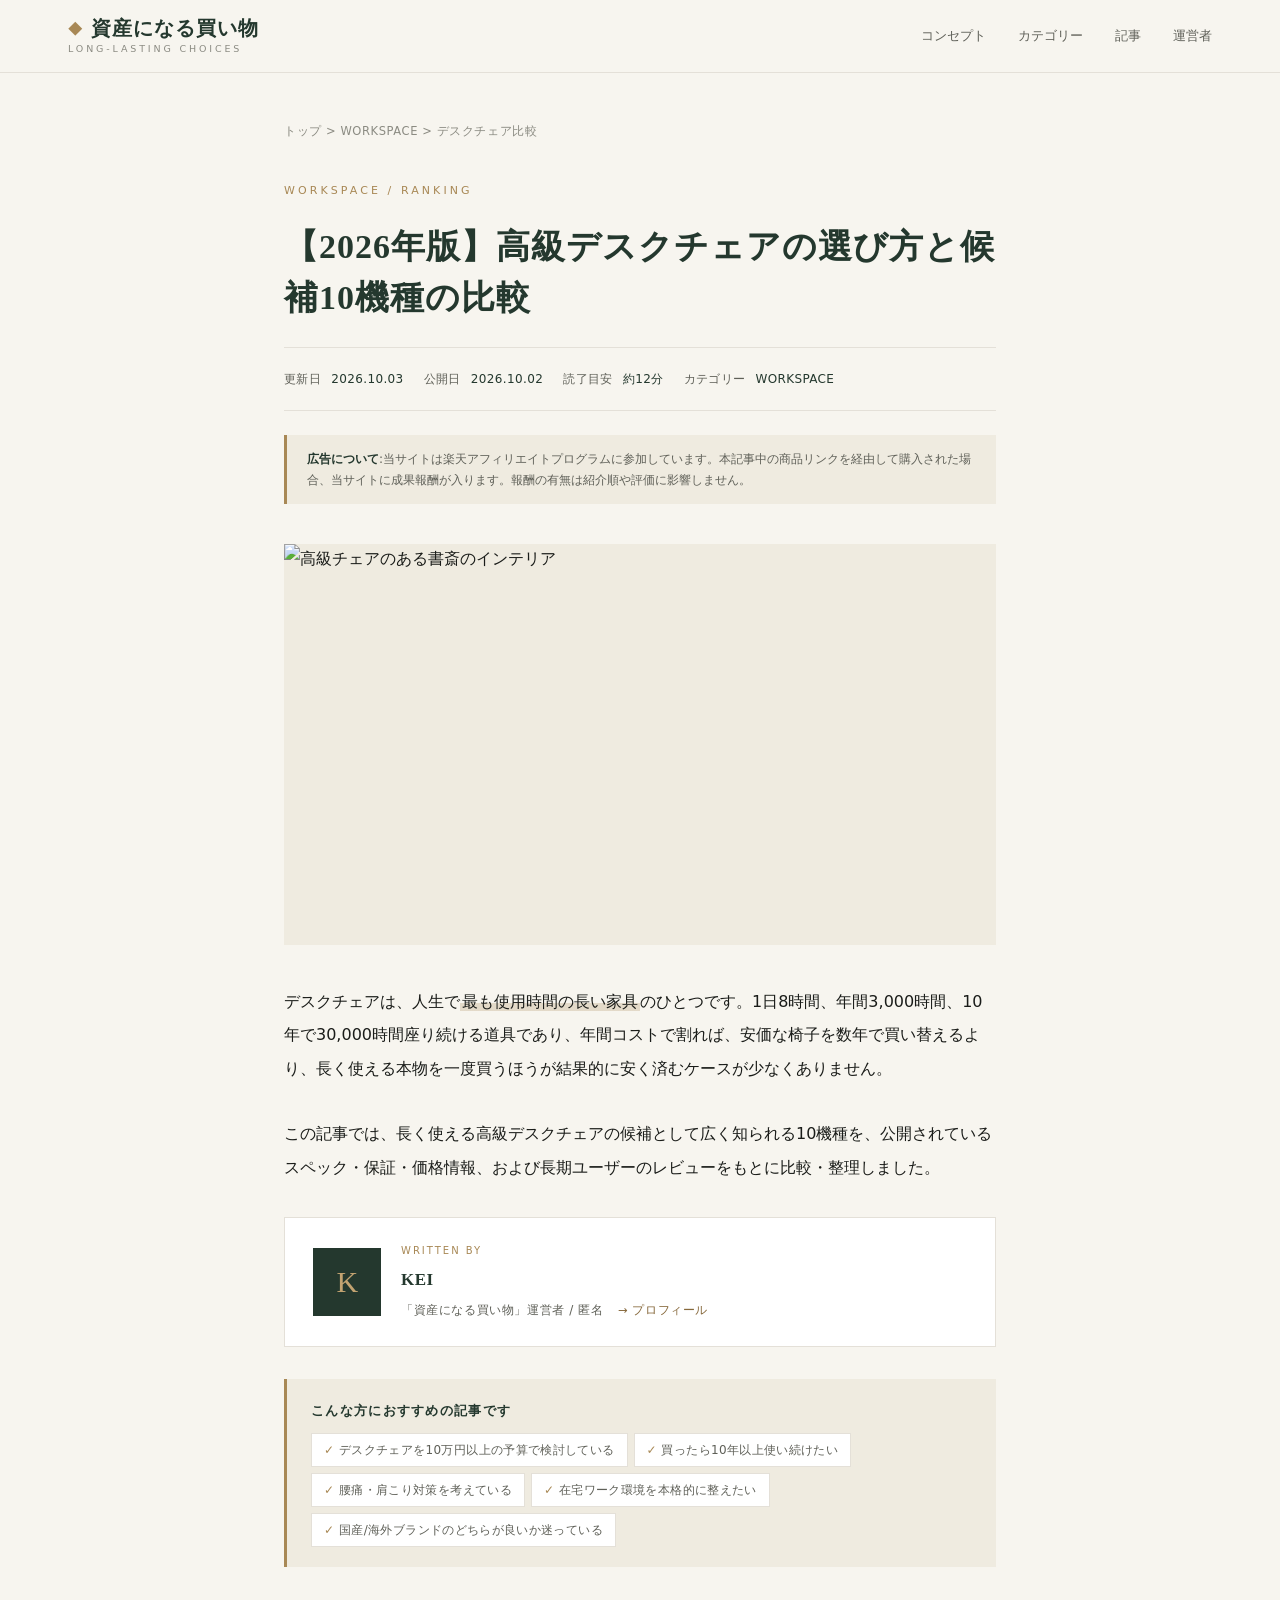
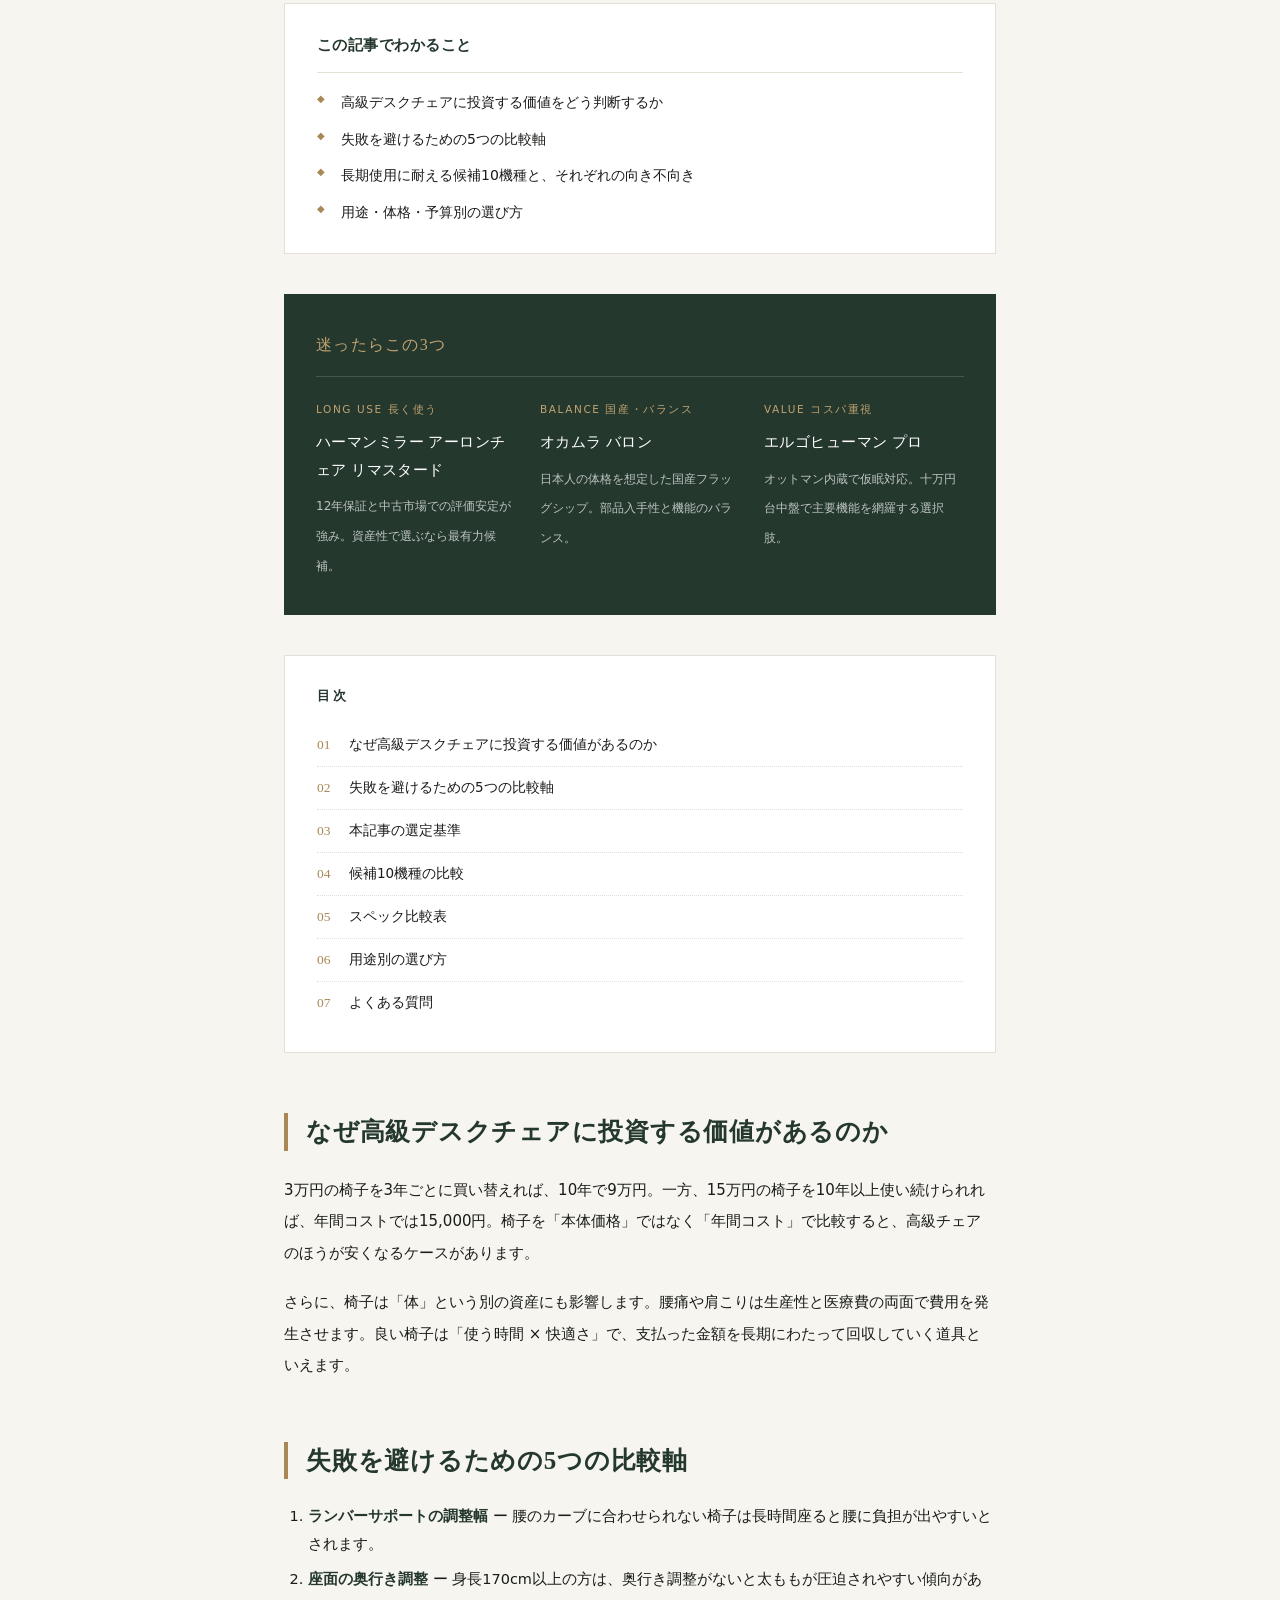
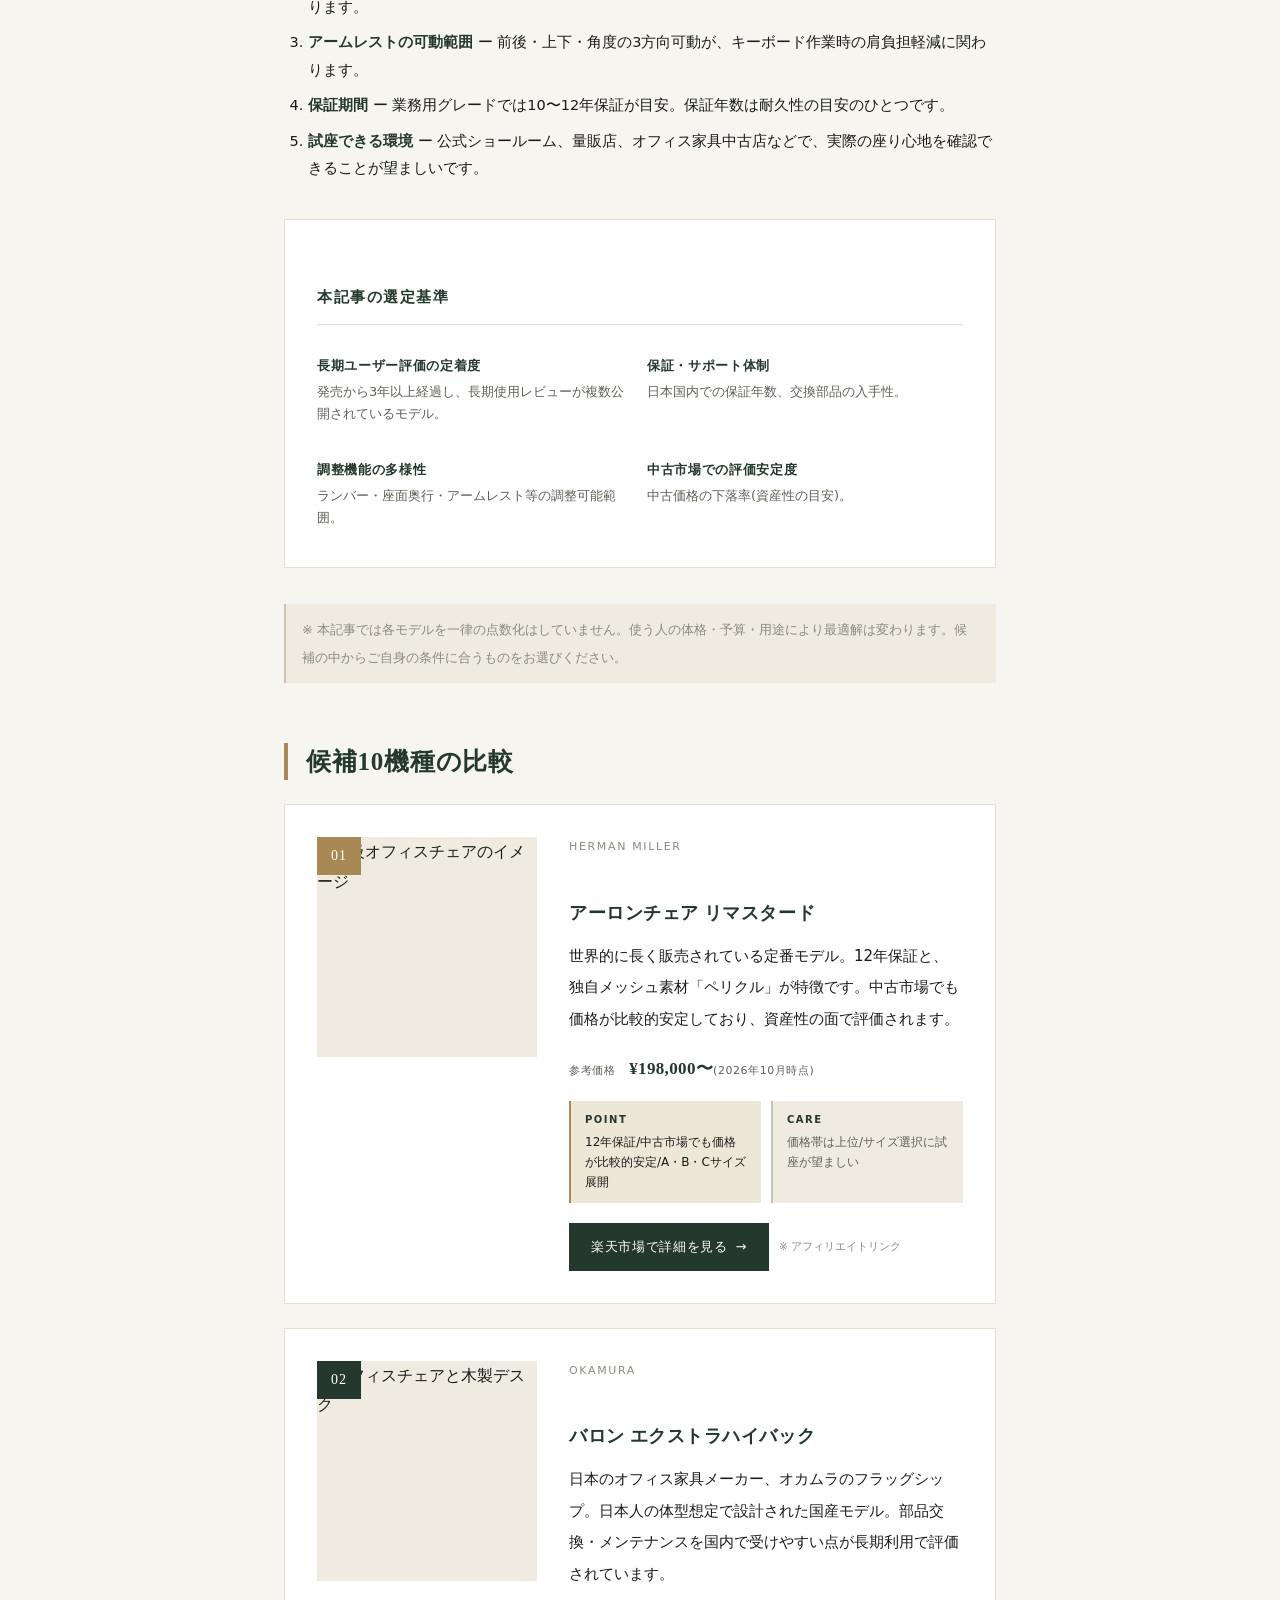
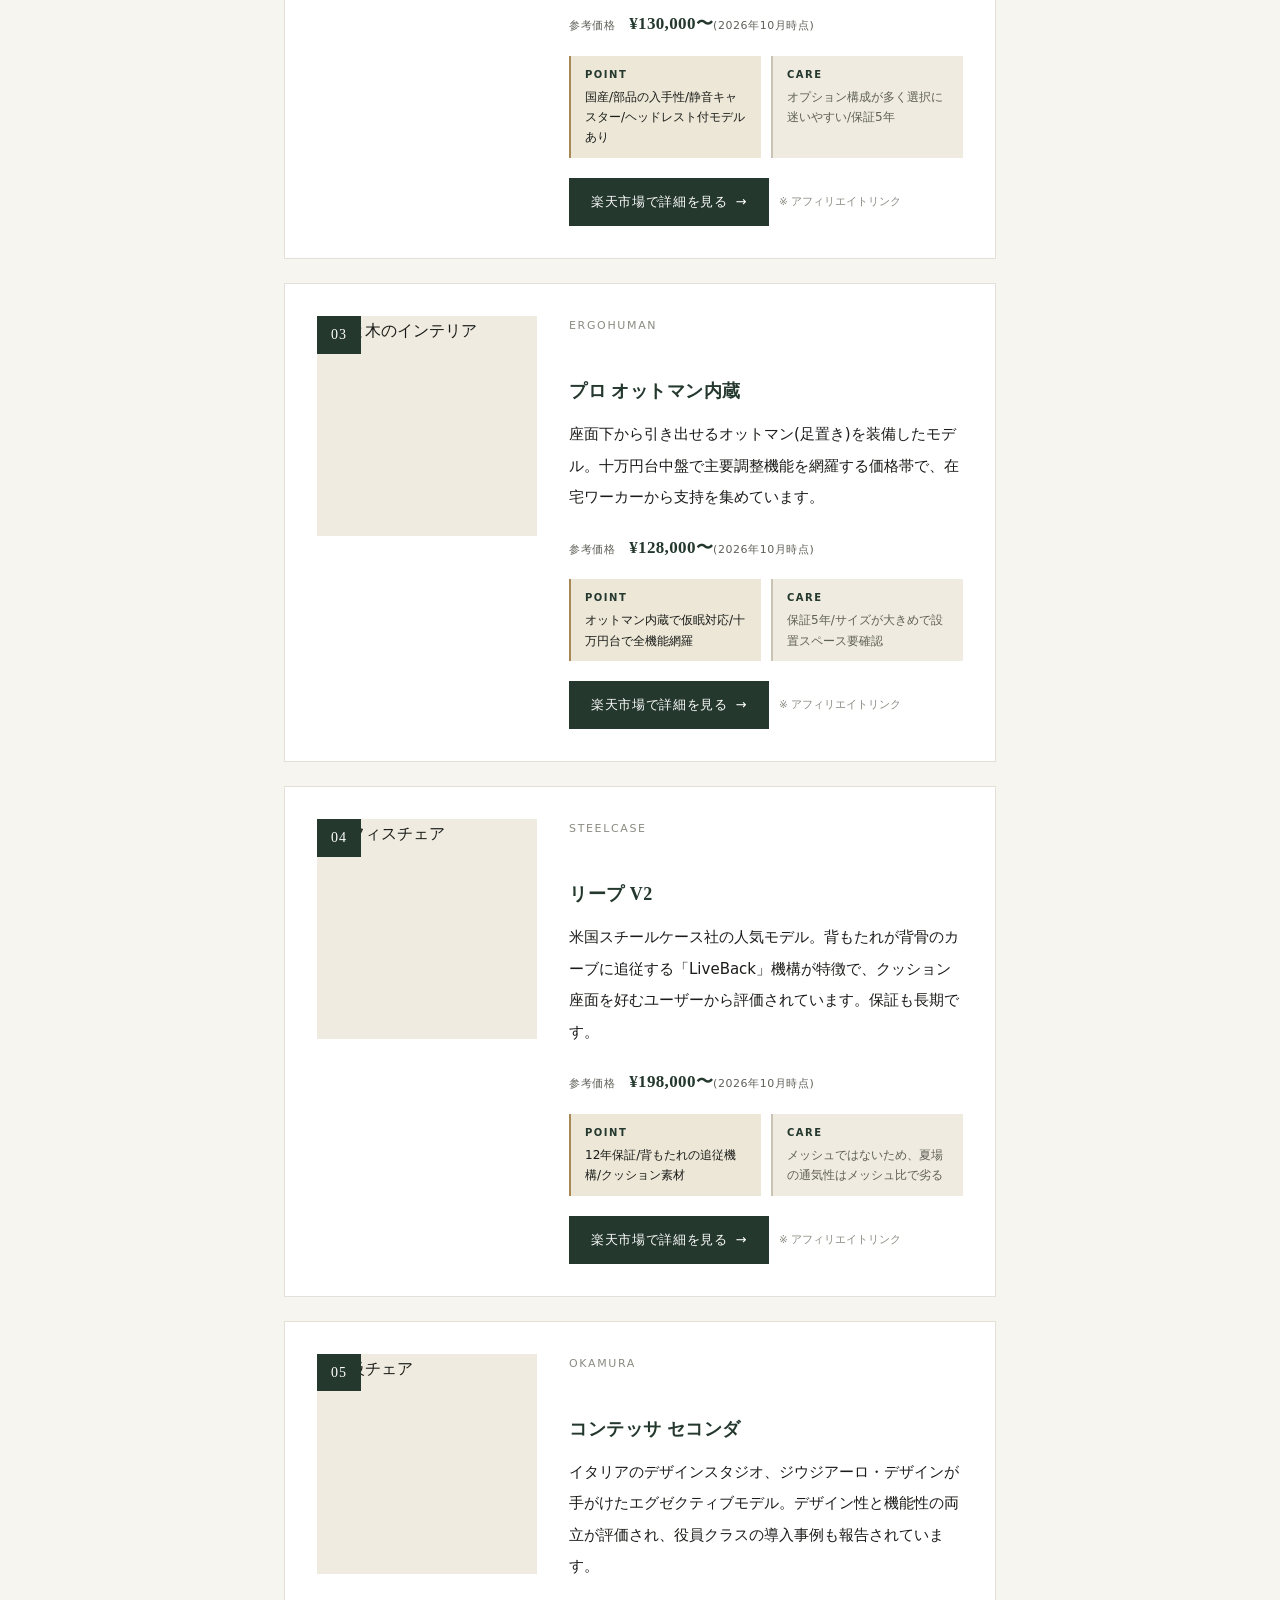
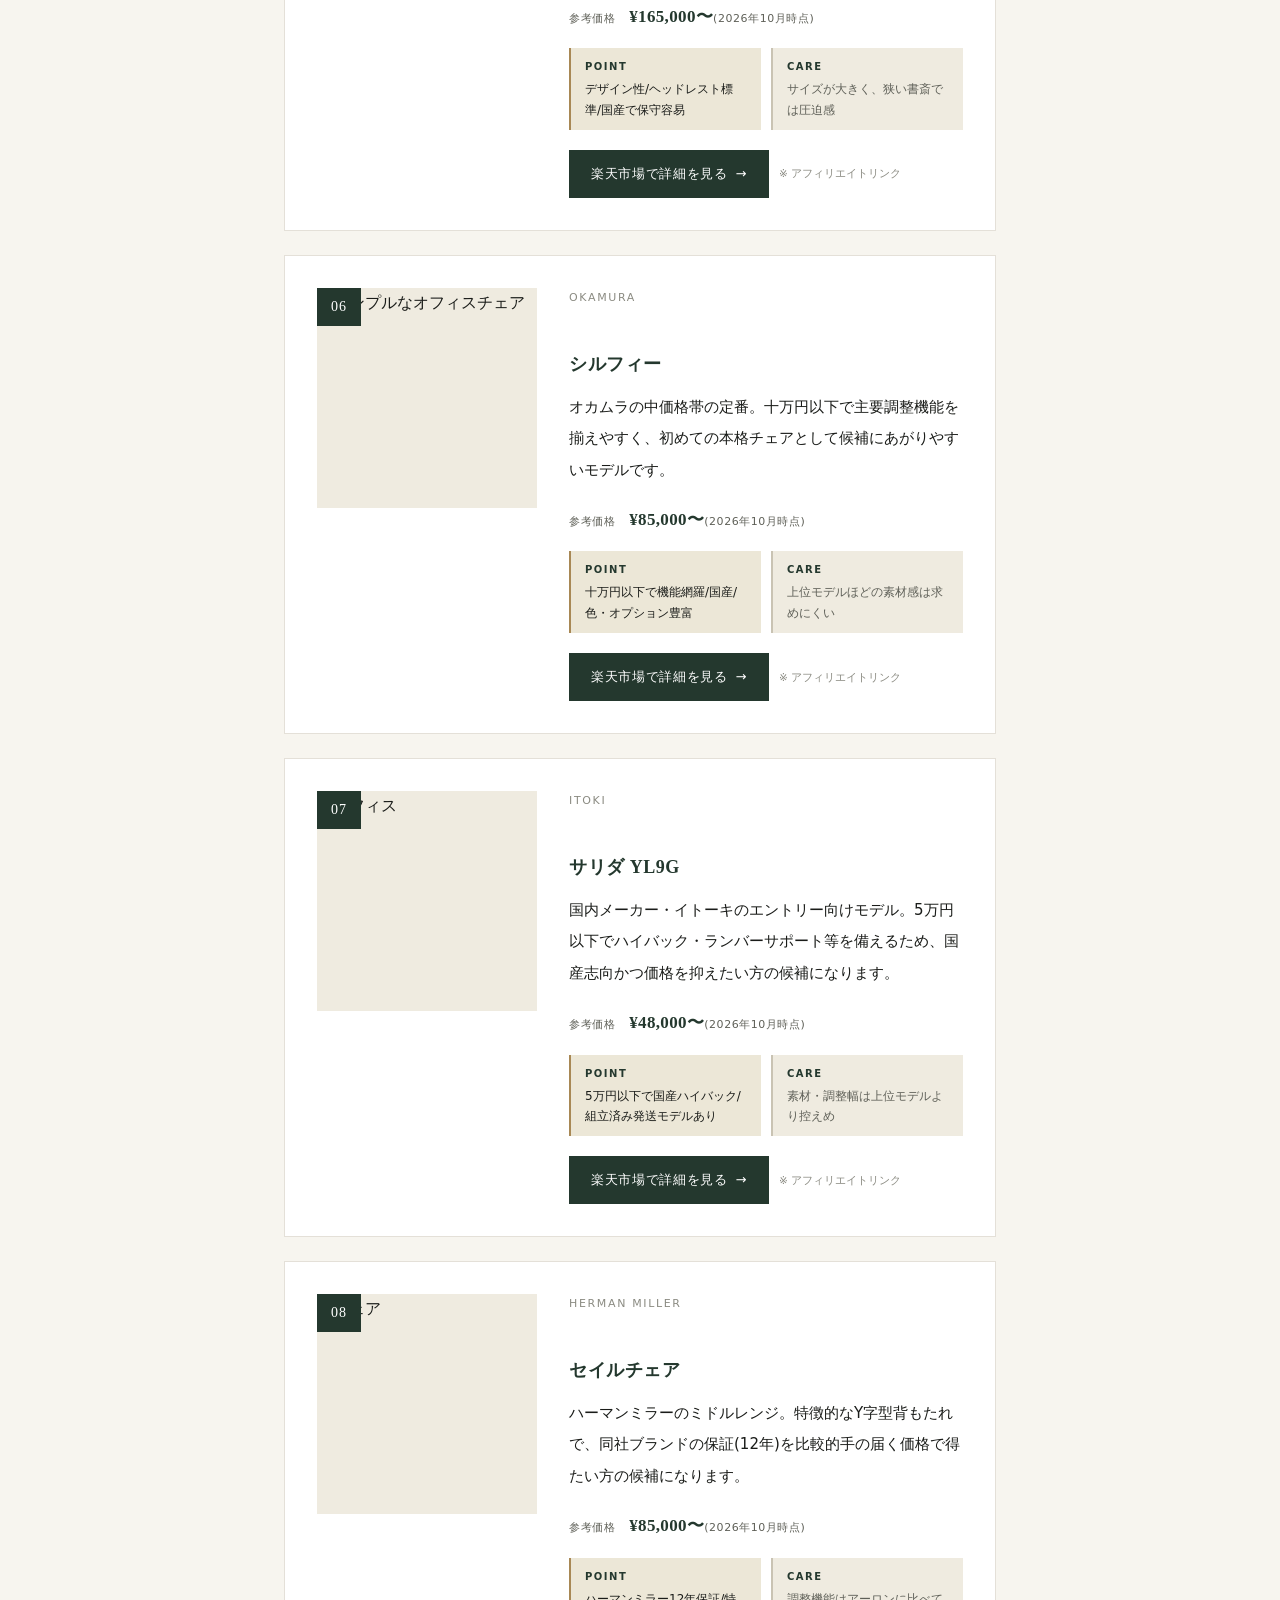
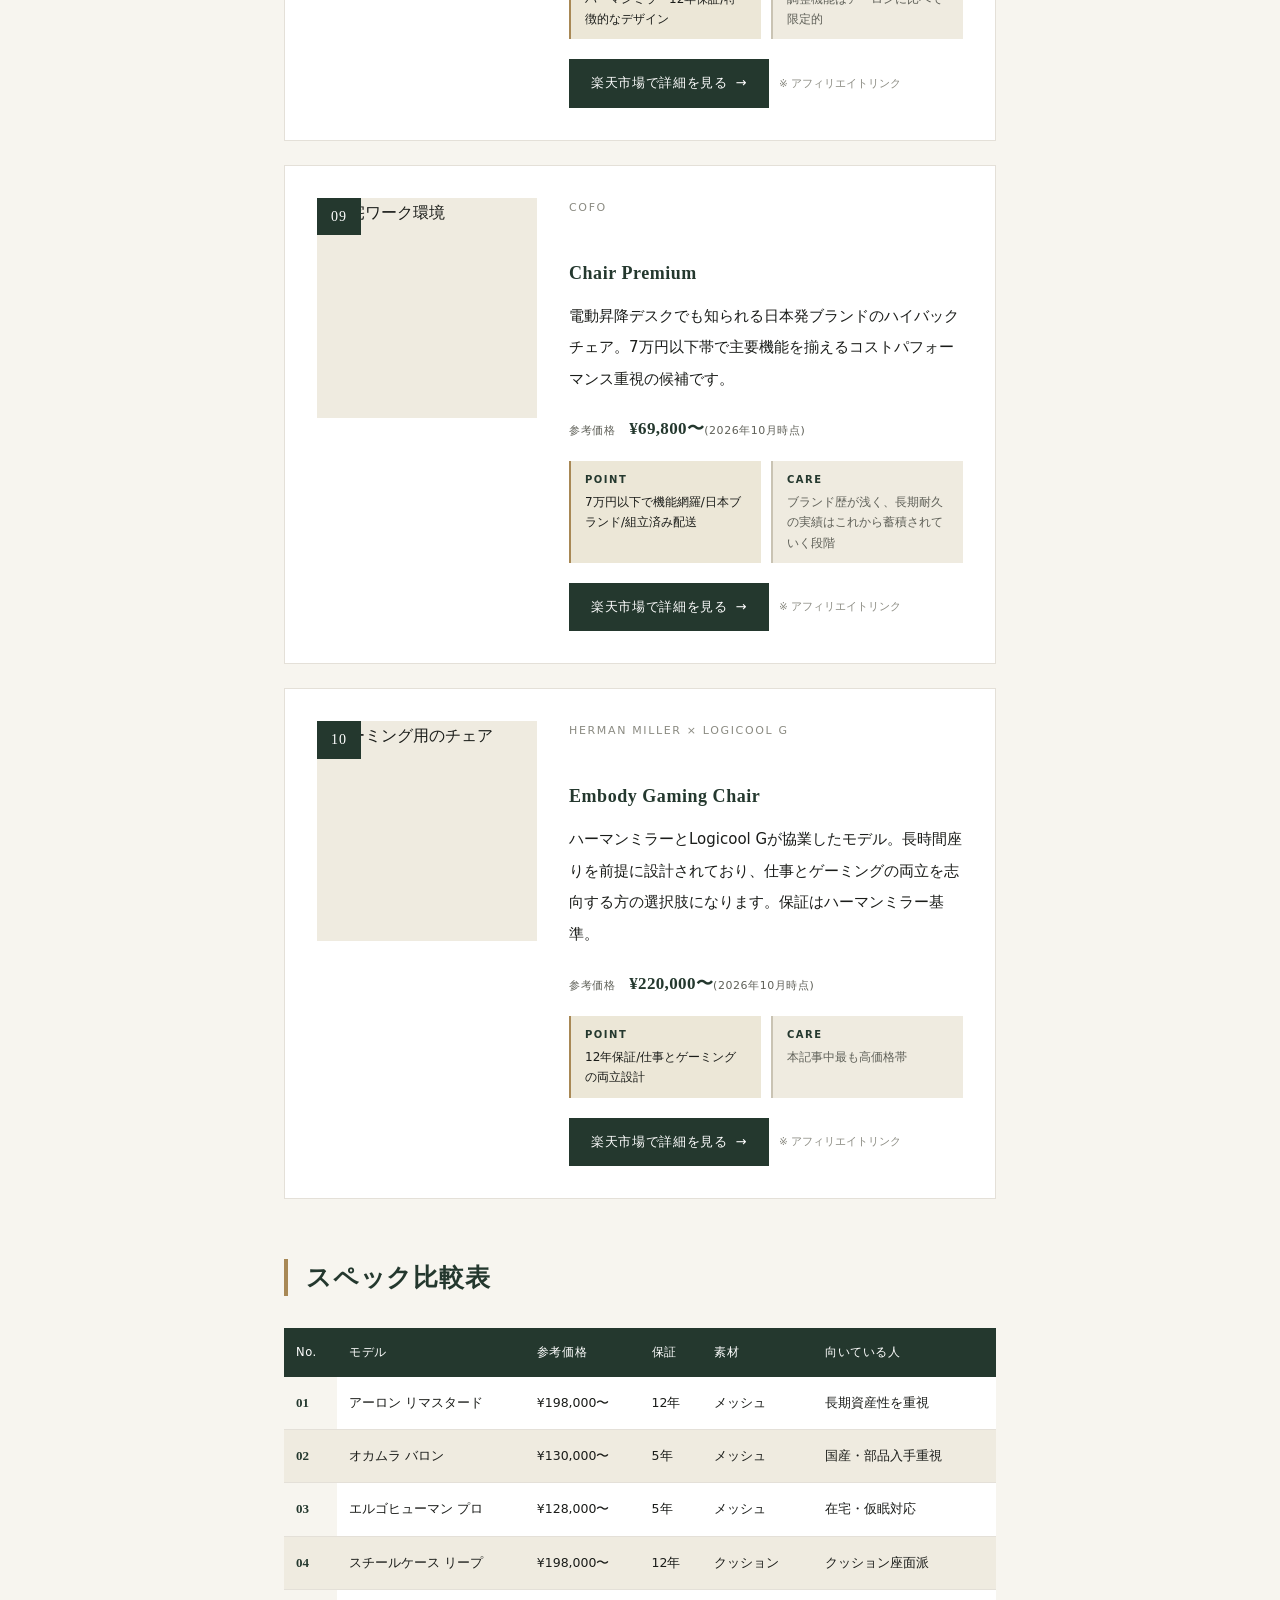
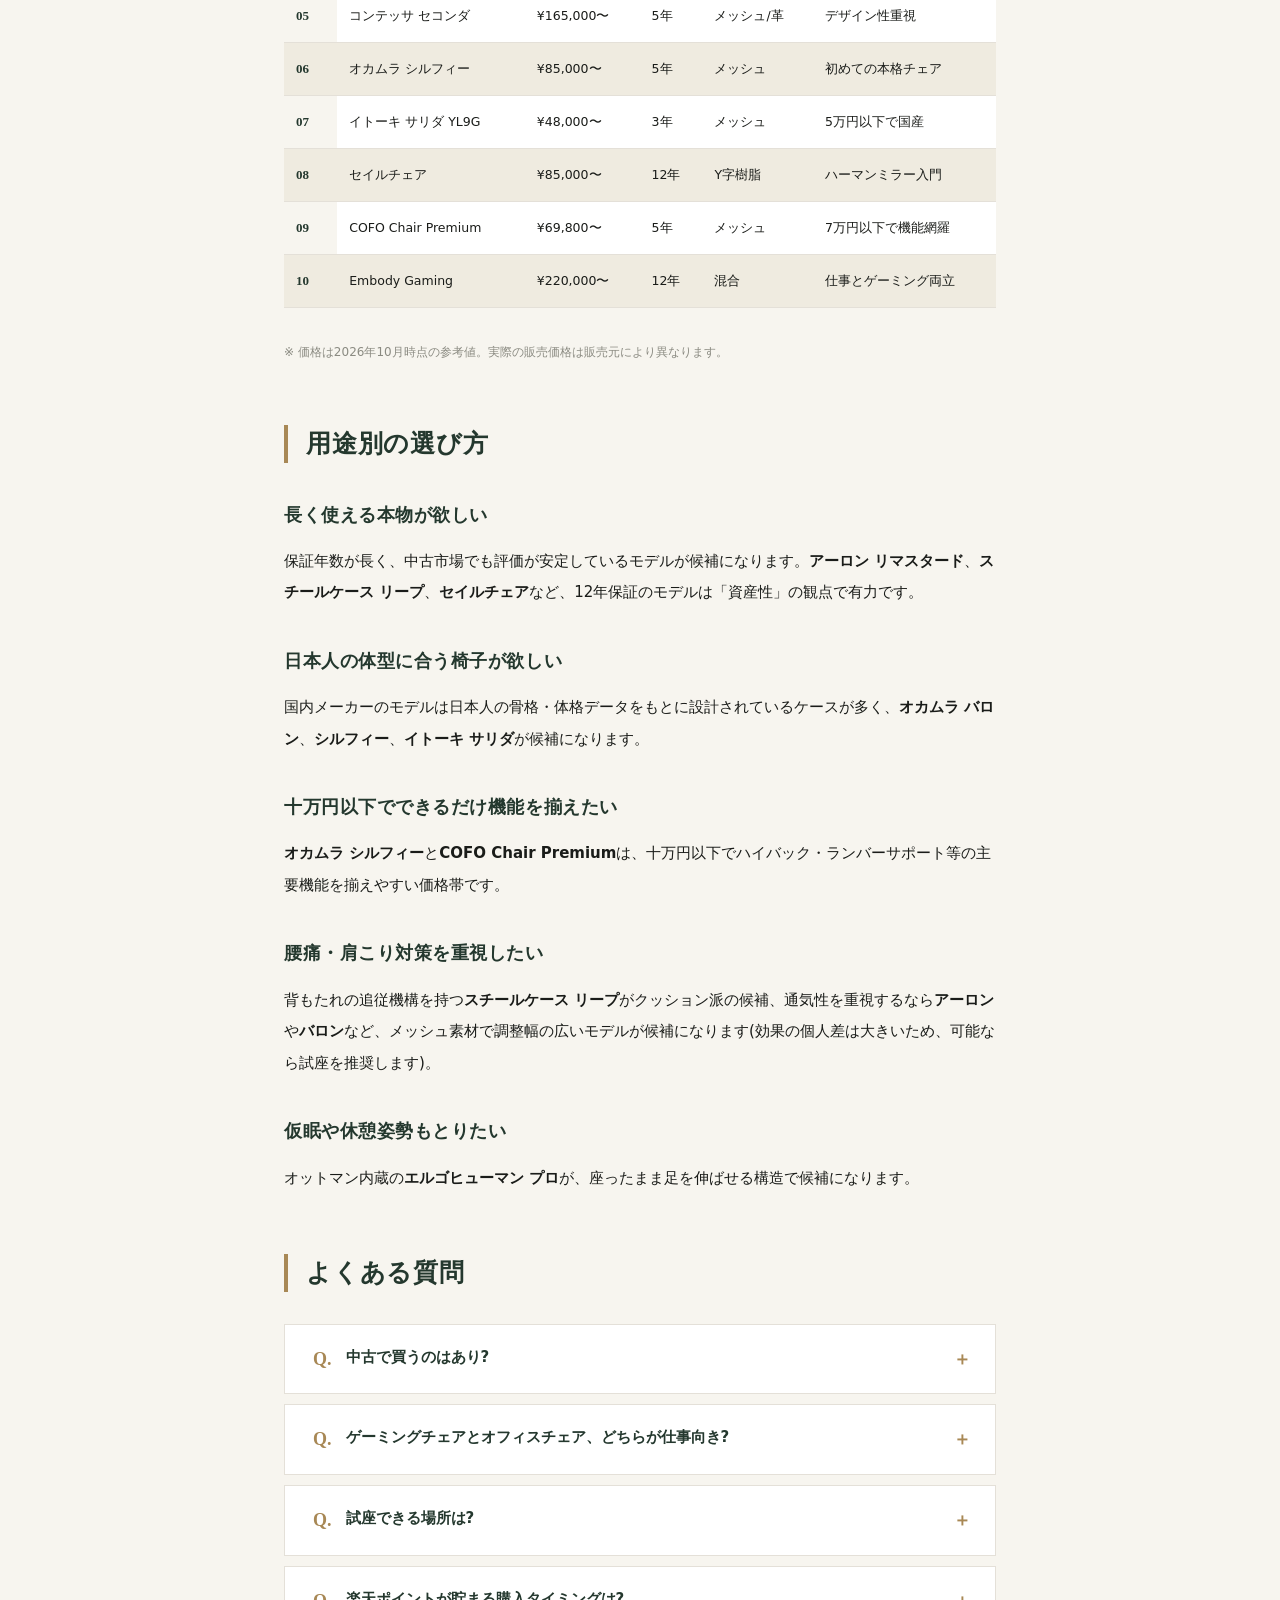
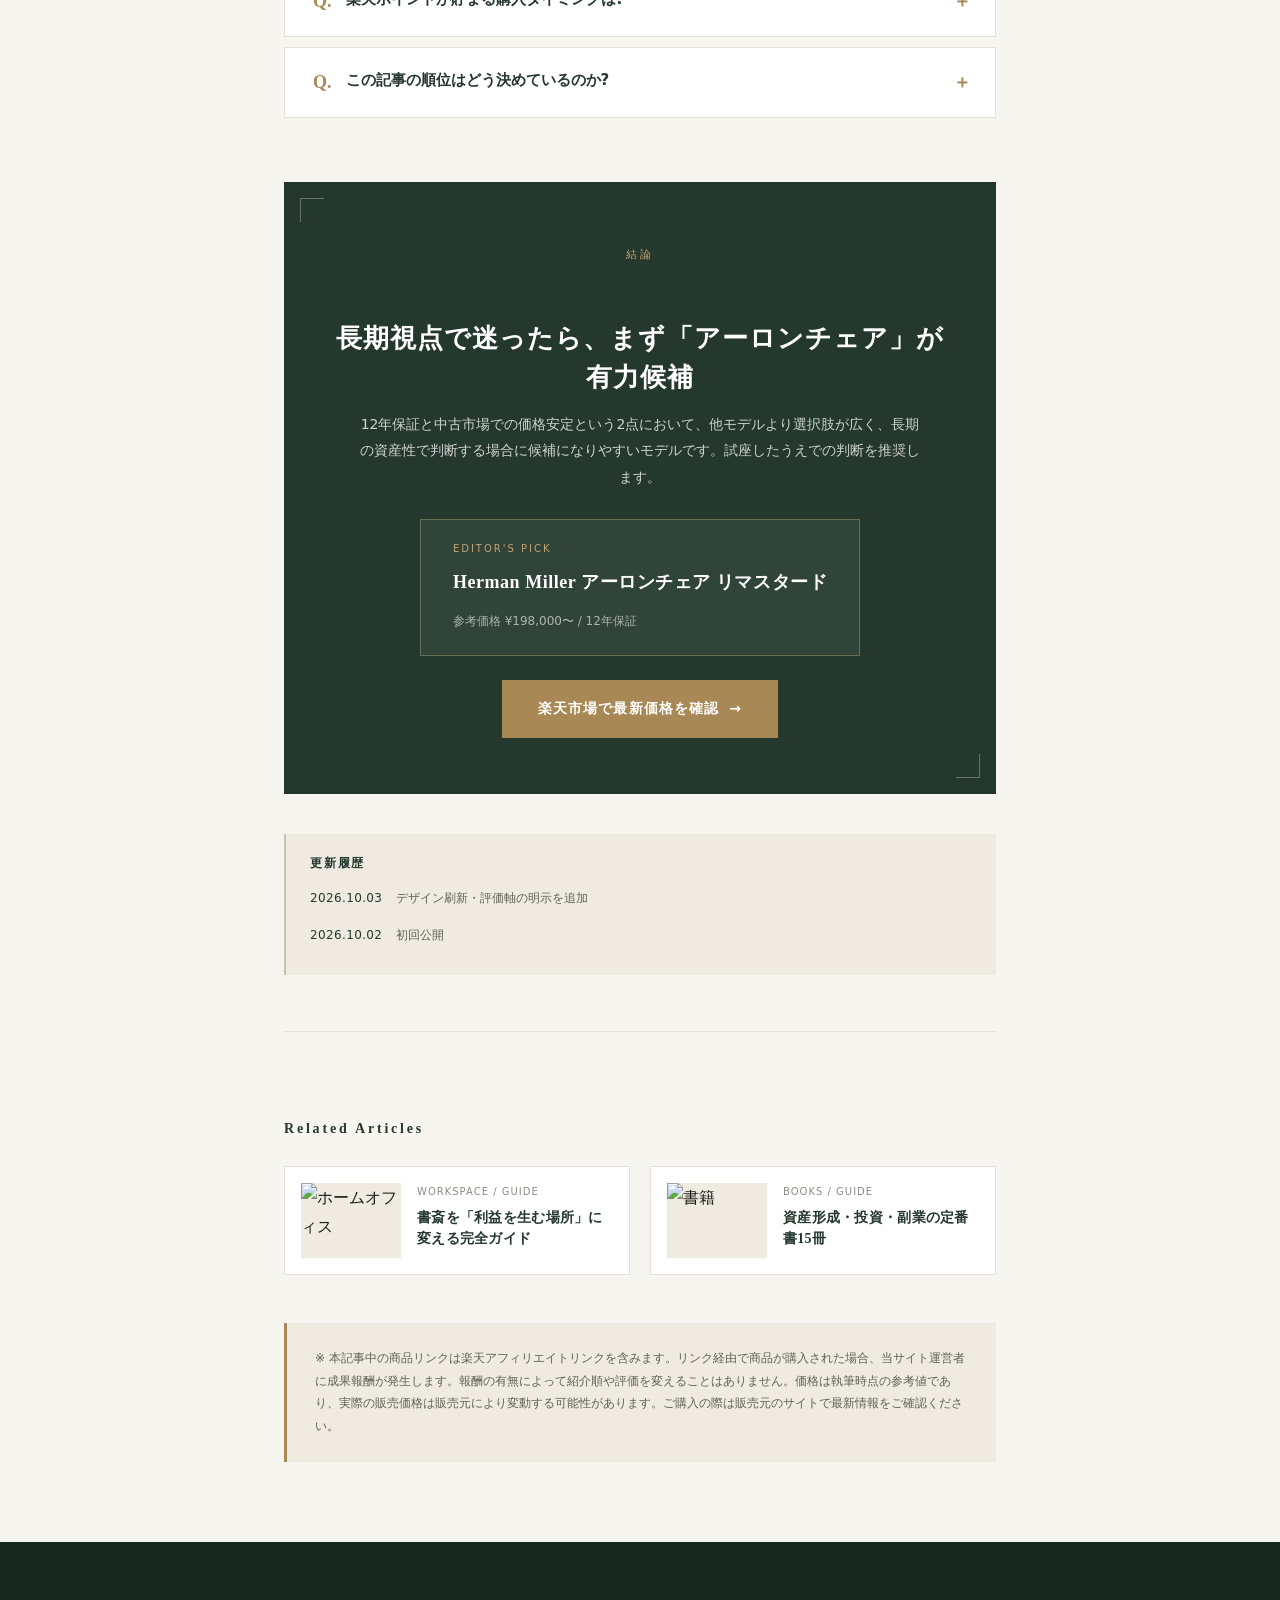
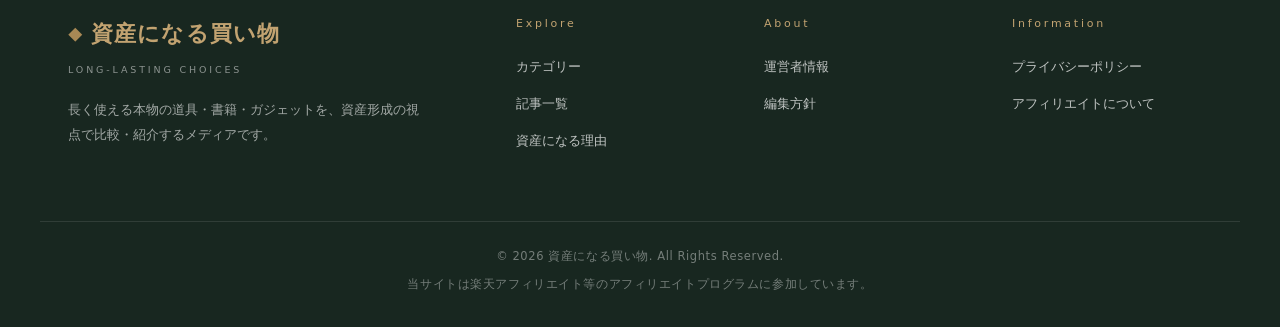
==== commit 47c6bad9: "CRO: swap person photo, add sticky mobile CTA, author box, final CTA block, reading progress bar, en" ====
--- a/articles/desk-chair-ranking.html
+++ b/articles/desk-chair-ranking.html
@@ -11,7 +11,7 @@
 <meta property="og:description" content="長く使える高級デスクチェア10機種を、保証期間・調整機能・耐用年数の観点で比較。">
 <meta property="og:type" content="article">
 <meta property="og:locale" content="ja_JP">
-<meta property="og:image" content="https://images.unsplash.com/photo-1592078615290-033ee584e267?w=1200&q=85&auto=format&fit=crop">
+<meta property="og:image" content="https://images.unsplash.com/photo-1505843490538-5133c6c7d0e1?w=1200&q=85&auto=format&fit=crop">
 <meta name="theme-color" content="#24382E">
 <link rel="icon" href="data:image/svg+xml,%3Csvg xmlns='http://www.w3.org/2000/svg' viewBox='0 0 100 100'%3E%3Ctext y='.9em' font-size='88' fill='%23A88855'%3E%E2%97%86%3C/text%3E%3C/svg%3E">
 <link rel="preconnect" href="https://images.unsplash.com">
@@ -36,11 +36,13 @@
   "dateModified": "2026-10-03",
   "author": {"@type": "Person", "name": "KEI"},
   "publisher": {"@type": "Organization", "name": "資産になる買い物"},
-  "image": "https://images.unsplash.com/photo-1592078615290-033ee584e267?w=1200&q=85&auto=format&fit=crop"
+  "image": "https://images.unsplash.com/photo-1505843490538-5133c6c7d0e1?w=1200&q=85&auto=format&fit=crop"
 }
 </script>
 </head>
 <body>
+
+<div class="reading-progress" id="readingProgress"></div>
 
 <header class="site-header" id="siteHeader">
   <nav class="nav">
@@ -77,7 +79,7 @@
   </header>
 
   <figure class="article-hero">
-    <img src="https://images.unsplash.com/photo-1592078615290-033ee584e267?w=1400&q=85&auto=format&fit=crop" alt="木製デスクに置かれたオフィスチェア" loading="eager" width="1400" height="788">
+    <img src="https://images.unsplash.com/photo-1505843490538-5133c6c7d0e1?w=1400&q=85&auto=format&fit=crop" alt="高級チェアのある書斎のインテリア" loading="eager" width="1400" height="788">
   </figure>
 
   <p class="article-lead-text">
@@ -86,6 +88,26 @@
   <p class="article-lead-text">
     この記事では、長く使える高級デスクチェアの候補として広く知られる10機種を、公開されているスペック・保証・価格情報、および長期ユーザーのレビューをもとに比較・整理しました。
   </p>
+
+  <aside class="author-box">
+    <div class="author-box-avatar">K</div>
+    <div class="author-box-info">
+      <span class="eyebrow">Written by</span>
+      <div class="name">KEI</div>
+      <div class="role">「資産になる買い物」運営者 / 匿名 <a href="/#about">→ プロフィール</a></div>
+    </div>
+  </aside>
+
+  <aside class="suitable-for">
+    <h4>こんな方におすすめの記事です</h4>
+    <ul>
+      <li>デスクチェアを10万円以上の予算で検討している</li>
+      <li>買ったら10年以上使い続けたい</li>
+      <li>腰痛・肩こり対策を考えている</li>
+      <li>在宅ワーク環境を本格的に整えたい</li>
+      <li>国産/海外ブランドのどちらが良いか迷っている</li>
+    </ul>
+  </aside>
 
   <section class="summary-box">
     <h3>この記事でわかること</h3>
@@ -202,7 +224,7 @@
     <article class="product-card">
       <div class="product-media">
         <span class="product-rank-badge">02</span>
-        <img src="https://images.unsplash.com/photo-1592078615290-033ee584e267?w=600&q=85&auto=format&fit=crop" alt="オフィスチェアと木製デスク" loading="lazy" width="600" height="600">
+        <img src="https://images.unsplash.com/photo-1555041469-a586c61ea9bc?w=600&q=85&auto=format&fit=crop" alt="オフィスチェアと木製デスク" loading="lazy" width="600" height="600">
       </div>
       <div class="product-info">
         <div class="product-brand">Okamura</div>
@@ -283,7 +305,7 @@
     <article class="product-card">
       <div class="product-media">
         <span class="product-rank-badge">05</span>
-        <img src="https://images.unsplash.com/photo-1592078615290-033ee584e267?w=600&q=85&auto=format&fit=crop" alt="高級チェア" loading="lazy" width="600" height="600">
+        <img src="https://images.unsplash.com/photo-1555041469-a586c61ea9bc?w=600&q=85&auto=format&fit=crop" alt="高級チェア" loading="lazy" width="600" height="600">
       </div>
       <div class="product-info">
         <div class="product-brand">Okamura</div>
@@ -337,7 +359,7 @@
     <article class="product-card">
       <div class="product-media">
         <span class="product-rank-badge">07</span>
-        <img src="https://images.unsplash.com/photo-1592078615290-033ee584e267?w=600&q=85&auto=format&fit=crop" alt="オフィス" loading="lazy" width="600" height="600">
+        <img src="https://images.unsplash.com/photo-1555041469-a586c61ea9bc?w=600&q=85&auto=format&fit=crop" alt="オフィス" loading="lazy" width="600" height="600">
       </div>
       <div class="product-info">
         <div class="product-brand">Itoki</div>
@@ -507,19 +529,89 @@
       </details>
     </div>
 
-    <nav class="related">
+    <section class="final-cta">
+      <span class="eyebrow">結論</span>
+      <h3>長期視点で迷ったら、まず「アーロンチェア」が有力候補</h3>
+      <p>12年保証と中古市場での価格安定という2点において、他モデルより選択肢が広く、長期の資産性で判断する場合に候補になりやすいモデルです。試座したうえでの判断を推奨します。</p>
+      <div class="final-cta-pick">
+        <span class="pick-label">EDITOR'S PICK</span>
+        <strong>Herman Miller アーロンチェア リマスタード</strong>
+        <span>参考価格 ¥198,000〜 / 12年保証</span>
+      </div>
+      <br>
+      <a class="final-cta-btn" href="https://hb.afl.rakuten.co.jp/hgc/58210086.6dfd8402.58210087.430eafa9/?pc=https%3A%2F%2Fsearch.rakuten.co.jp%2Fsearch%2Fmall%2F%E3%82%A2%E3%83%BC%E3%83%AD%E3%83%B3%E3%83%81%E3%82%A7%E3%82%A2%2F" target="_blank" rel="noopener nofollow sponsored">楽天市場で最新価格を確認</a>
+    </section>
+
+    <section class="update-history">
+      <h4>更新履歴</h4>
+      <ul>
+        <li><strong>2026.10.03</strong> デザイン刷新・評価軸の明示を追加</li>
+        <li><strong>2026.10.02</strong> 初回公開</li>
+      </ul>
+    </section>
+
+    <section class="related-cards">
       <h3>Related Articles</h3>
-      <ul>
-        <li><a href="home-office-guide.html">書斎を「利益を生む場所」に変える|モニター・デスク・照明の完全ガイド</a></li>
-        <li><a href="investment-books.html">資産形成・投資・副業の定番書15冊</a></li>
-      </ul>
-    </nav>
+      <div class="related-grid">
+        <a class="related-card" href="home-office-guide.html">
+          <div class="related-card-img">
+            <img src="https://images.unsplash.com/photo-1498050108023-c5249f4df085?w=240&q=85&auto=format&fit=crop" alt="ホームオフィス" loading="lazy" width="240" height="180">
+          </div>
+          <div class="related-card-body">
+            <div class="meta">WORKSPACE / GUIDE</div>
+            <h4>書斎を「利益を生む場所」に変える完全ガイド</h4>
+          </div>
+        </a>
+        <a class="related-card" href="investment-books.html">
+          <div class="related-card-img">
+            <img src="https://images.unsplash.com/photo-1544947950-fa07a98d237f?w=240&q=85&auto=format&fit=crop" alt="書籍" loading="lazy" width="240" height="180">
+          </div>
+          <div class="related-card-body">
+            <div class="meta">BOOKS / GUIDE</div>
+            <h4>資産形成・投資・副業の定番書15冊</h4>
+          </div>
+        </a>
+      </div>
+    </section>
 
     <div class="article-footer-disclosure">
       ※ 本記事中の商品リンクは楽天アフィリエイトリンクを含みます。リンク経由で商品が購入された場合、当サイト運営者に成果報酬が発生します。報酬の有無によって紹介順や評価を変えることはありません。価格は執筆時点の参考値であり、実際の販売価格は販売元により変動する可能性があります。ご購入の際は販売元のサイトで最新情報をご確認ください。
     </div>
   </section>
 </main>
+
+<div class="sticky-cta" id="stickyCta">
+  <div class="sticky-cta-text">
+    <span class="sticky-cta-label">EDITOR'S PICK — 本記事での注目候補</span>
+    <span class="sticky-cta-name">Herman Miller アーロンチェア</span>
+  </div>
+  <a class="sticky-cta-btn" href="https://hb.afl.rakuten.co.jp/hgc/58210086.6dfd8402.58210087.430eafa9/?pc=https%3A%2F%2Fsearch.rakuten.co.jp%2Fsearch%2Fmall%2F%E3%82%A2%E3%83%BC%E3%83%AD%E3%83%B3%E3%83%81%E3%82%A7%E3%82%A2%2F" target="_blank" rel="noopener nofollow sponsored">楽天で見る</a>
+</div>
+
+<script>
+  // Reading progress bar
+  (function(){
+    var bar = document.getElementById('readingProgress');
+    var sticky = document.getElementById('stickyCta');
+    var header = document.getElementById('siteHeader');
+    function update() {
+      var h = document.documentElement;
+      var scrolled = (h.scrollTop) / (h.scrollHeight - h.clientHeight);
+      if(bar) bar.style.width = Math.min(100, Math.max(0, scrolled * 100)) + '%';
+      if(sticky) {
+        if(scrolled > 0.1 && scrolled < 0.95) sticky.classList.add('visible');
+        else sticky.classList.remove('visible');
+      }
+      if(header) {
+        if(h.scrollTop > 20) header.classList.add('scrolled');
+        else header.classList.remove('scrolled');
+      }
+    }
+    window.addEventListener('scroll', update, {passive: true});
+    window.addEventListener('resize', update);
+    update();
+  })();
+</script>
 
 <footer class="site-footer">
   <div class="footer-grid">
--- a/style.css
+++ b/style.css
@@ -1218,9 +1218,332 @@
   margin-right: 4px;
 }
 
+/* ============ READING PROGRESS BAR ============ */
+.reading-progress {
+  position: fixed;
+  top: 0; left: 0;
+  height: 3px;
+  width: 0%;
+  background: var(--accent);
+  z-index: 200;
+  transition: width 0.1s ease-out;
+  box-shadow: 0 0 8px rgba(168, 136, 85, 0.4);
+}
+
+/* ============ AUTHOR BOX (Article) ============ */
+.author-box {
+  display: grid;
+  grid-template-columns: 68px 1fr;
+  gap: 20px;
+  padding: 24px 28px;
+  background: var(--bg-paper);
+  border: 1px solid var(--line);
+  margin: 32px 0;
+  align-items: center;
+}
+.author-box-avatar {
+  width: 68px; height: 68px;
+  background: var(--brand);
+  color: var(--accent-light);
+  display: flex;
+  align-items: center; justify-content: center;
+  font-family: var(--serif);
+  font-size: 30px;
+  font-weight: 500;
+  letter-spacing: -0.02em;
+}
+.author-box-info .eyebrow {
+  display: block;
+  font-size: 10px;
+  margin-bottom: 4px;
+  letter-spacing: 0.2em;
+}
+.author-box-info .name {
+  font-family: var(--serif);
+  font-size: 17px;
+  color: var(--brand);
+  margin-bottom: 4px;
+  font-weight: 600;
+  letter-spacing: 0.03em;
+}
+.author-box-info .role {
+  font-size: 12px;
+  color: var(--ink-sub);
+  letter-spacing: 0.05em;
+}
+.author-box-info a { color: var(--accent-dark); font-size: 11.5px; margin-left: 10px; }
+
+/* ============ SUITABLE FOR BOX ============ */
+.suitable-for {
+  background: var(--bg-soft);
+  padding: 20px 24px;
+  margin: 24px 0 36px;
+  border-left: 3px solid var(--accent);
+}
+.suitable-for h4 {
+  font-family: var(--serif);
+  font-size: 13px;
+  color: var(--brand);
+  margin-bottom: 10px;
+  letter-spacing: 0.1em;
+  font-weight: 600;
+}
+.suitable-for ul {
+  list-style: none;
+  margin: 0;
+  display: flex;
+  flex-wrap: wrap;
+  gap: 6px;
+}
+.suitable-for li {
+  display: inline-block;
+  background: var(--bg-paper);
+  padding: 5px 12px;
+  font-size: 12px;
+  color: var(--ink-sub);
+  letter-spacing: 0.03em;
+  border: 1px solid var(--line);
+  margin: 0;
+}
+.suitable-for li::before { content: '✓ '; color: var(--accent); font-weight: 700; }
+
+/* ============ FINAL CTA BLOCK (Bottom of Article) ============ */
+.final-cta {
+  background: var(--brand);
+  color: #fff;
+  padding: 56px 40px;
+  margin: 64px 0 40px;
+  text-align: center;
+  position: relative;
+}
+.final-cta::before, .final-cta::after {
+  content: '';
+  position: absolute;
+  width: 24px; height: 24px;
+}
+.final-cta::before {
+  top: 16px; left: 16px;
+  border-top: 1px solid rgba(255,255,255,.3);
+  border-left: 1px solid rgba(255,255,255,.3);
+}
+.final-cta::after {
+  bottom: 16px; right: 16px;
+  border-bottom: 1px solid rgba(255,255,255,.3);
+  border-right: 1px solid rgba(255,255,255,.3);
+}
+.final-cta .eyebrow {
+  color: var(--accent-light);
+  margin-bottom: 18px;
+}
+.final-cta h3 {
+  font-family: var(--serif);
+  font-size: clamp(20px, 3vw, 26px);
+  color: #fff;
+  letter-spacing: 0.04em;
+  margin-bottom: 14px;
+  font-weight: 600;
+  line-height: 1.5;
+}
+.final-cta p {
+  font-size: 14px;
+  color: rgba(255,255,255,.78);
+  line-height: 1.9;
+  margin-bottom: 28px;
+  max-width: 560px;
+  margin-left: auto; margin-right: auto;
+}
+.final-cta-pick {
+  display: inline-block;
+  text-align: left;
+  padding: 20px 32px;
+  background: rgba(255,255,255,.06);
+  border: 1px solid rgba(227, 201, 136, 0.3);
+  margin-bottom: 24px;
+  min-width: 300px;
+}
+.final-cta-pick .pick-label {
+  display: block;
+  font-size: 10px;
+  letter-spacing: 0.2em;
+  color: var(--accent-light);
+  margin-bottom: 8px;
+}
+.final-cta-pick strong {
+  display: block;
+  font-family: var(--serif);
+  font-size: 18px;
+  color: #fff;
+  margin-bottom: 6px;
+  letter-spacing: 0.03em;
+}
+.final-cta-pick span {
+  font-size: 12px;
+  color: rgba(255,255,255,.6);
+}
+.final-cta-btn {
+  display: inline-flex;
+  align-items: center;
+  gap: 10px;
+  background: var(--accent);
+  color: #fff;
+  padding: 16px 36px;
+  font-size: 14px;
+  font-weight: 600;
+  letter-spacing: 0.08em;
+  text-decoration: none;
+}
+.final-cta-btn:hover { background: var(--accent-dark); color: #fff; }
+.final-cta-btn::after { content: '→'; }
+
+/* ============ MOBILE STICKY CTA BAR ============ */
+.sticky-cta {
+  position: fixed;
+  bottom: 0; left: 0; right: 0;
+  background: var(--brand);
+  padding: 10px 14px;
+  display: none;
+  justify-content: space-between;
+  align-items: center;
+  gap: 10px;
+  z-index: 150;
+  box-shadow: 0 -4px 20px rgba(0,0,0,0.15);
+  transform: translateY(100%);
+  transition: transform 0.3s ease;
+}
+.sticky-cta.visible { transform: translateY(0); }
+.sticky-cta-text {
+  flex: 1;
+  min-width: 0;
+}
+.sticky-cta-label {
+  display: block;
+  font-size: 9.5px;
+  color: var(--accent-light);
+  letter-spacing: 0.15em;
+  margin-bottom: 2px;
+}
+.sticky-cta-name {
+  font-family: var(--serif);
+  font-size: 13px;
+  color: #fff;
+  font-weight: 600;
+  letter-spacing: 0.02em;
+  white-space: nowrap;
+  overflow: hidden;
+  text-overflow: ellipsis;
+  display: block;
+}
+.sticky-cta-btn {
+  display: inline-flex;
+  align-items: center;
+  gap: 6px;
+  background: var(--accent);
+  color: #fff;
+  padding: 11px 18px;
+  font-size: 12px;
+  font-weight: 700;
+  letter-spacing: 0.05em;
+  white-space: nowrap;
+  flex-shrink: 0;
+}
+.sticky-cta-btn::after { content: '→'; font-size: 14px; }
+
+@media (max-width: 820px) {
+  .sticky-cta { display: flex; }
+  .article-container { padding-bottom: 100px; }
+}
+
+/* ============ UPDATE HISTORY ============ */
+.update-history {
+  background: var(--bg-soft);
+  padding: 18px 24px;
+  margin: 32px 0;
+  font-size: 12px;
+  border-left: 2px solid var(--line-strong);
+}
+.update-history h4 {
+  font-family: var(--serif);
+  font-size: 12px;
+  color: var(--brand);
+  margin-bottom: 10px;
+  letter-spacing: 0.15em;
+  font-weight: 600;
+}
+.update-history ul {
+  list-style: none;
+  margin: 0;
+}
+.update-history li {
+  padding: 4px 0;
+  color: var(--ink-sub);
+  font-size: 12px;
+  line-height: 1.7;
+}
+.update-history li strong {
+  color: var(--brand);
+  margin-right: 10px;
+  font-weight: 500;
+  letter-spacing: 0.03em;
+}
+
+/* ============ RELATED ARTICLES CARDS (Enhanced) ============ */
+.related-cards {
+  margin-top: 56px;
+  padding-top: 48px;
+  border-top: 1px solid var(--line);
+}
+.related-cards h3 {
+  font-family: var(--serif);
+  font-size: 14px;
+  color: var(--brand);
+  letter-spacing: 0.2em;
+  margin-bottom: 24px;
+  font-weight: 600;
+}
+.related-grid {
+  display: grid;
+  grid-template-columns: 1fr;
+  gap: 20px;
+}
+@media (min-width: 600px) { .related-grid { grid-template-columns: 1fr 1fr; } }
+.related-card {
+  background: var(--bg-paper);
+  border: 1px solid var(--line);
+  display: flex;
+  gap: 16px;
+  padding: 16px;
+  transition: border-color 0.2s;
+}
+.related-card:hover { border-color: var(--accent); }
+.related-card-img {
+  width: 100px;
+  flex-shrink: 0;
+  aspect-ratio: 4/3;
+  overflow: hidden;
+  background: var(--bg-soft);
+}
+.related-card-img img { width: 100%; height: 100%; object-fit: cover; }
+.related-card-body { flex: 1; }
+.related-card .meta {
+  font-size: 10px;
+  color: var(--ink-mute);
+  letter-spacing: 0.1em;
+  margin-bottom: 6px;
+}
+.related-card h4 {
+  font-family: var(--serif);
+  font-size: 14px;
+  line-height: 1.5;
+  color: var(--brand);
+  letter-spacing: 0.02em;
+  font-weight: 600;
+}
+
 /* Mobile adjustments */
 @media (max-width: 640px) {
   .section { padding: 72px 0; }
-  .article-container { padding: 32px 20px 60px; }
+  .article-container { padding: 32px 20px 100px; }
   .nav { padding: 14px 20px; }
-}
+  .final-cta { padding: 44px 24px; margin-left: -20px; margin-right: -20px; }
+  .final-cta-pick { min-width: unset; width: 100%; }
+}
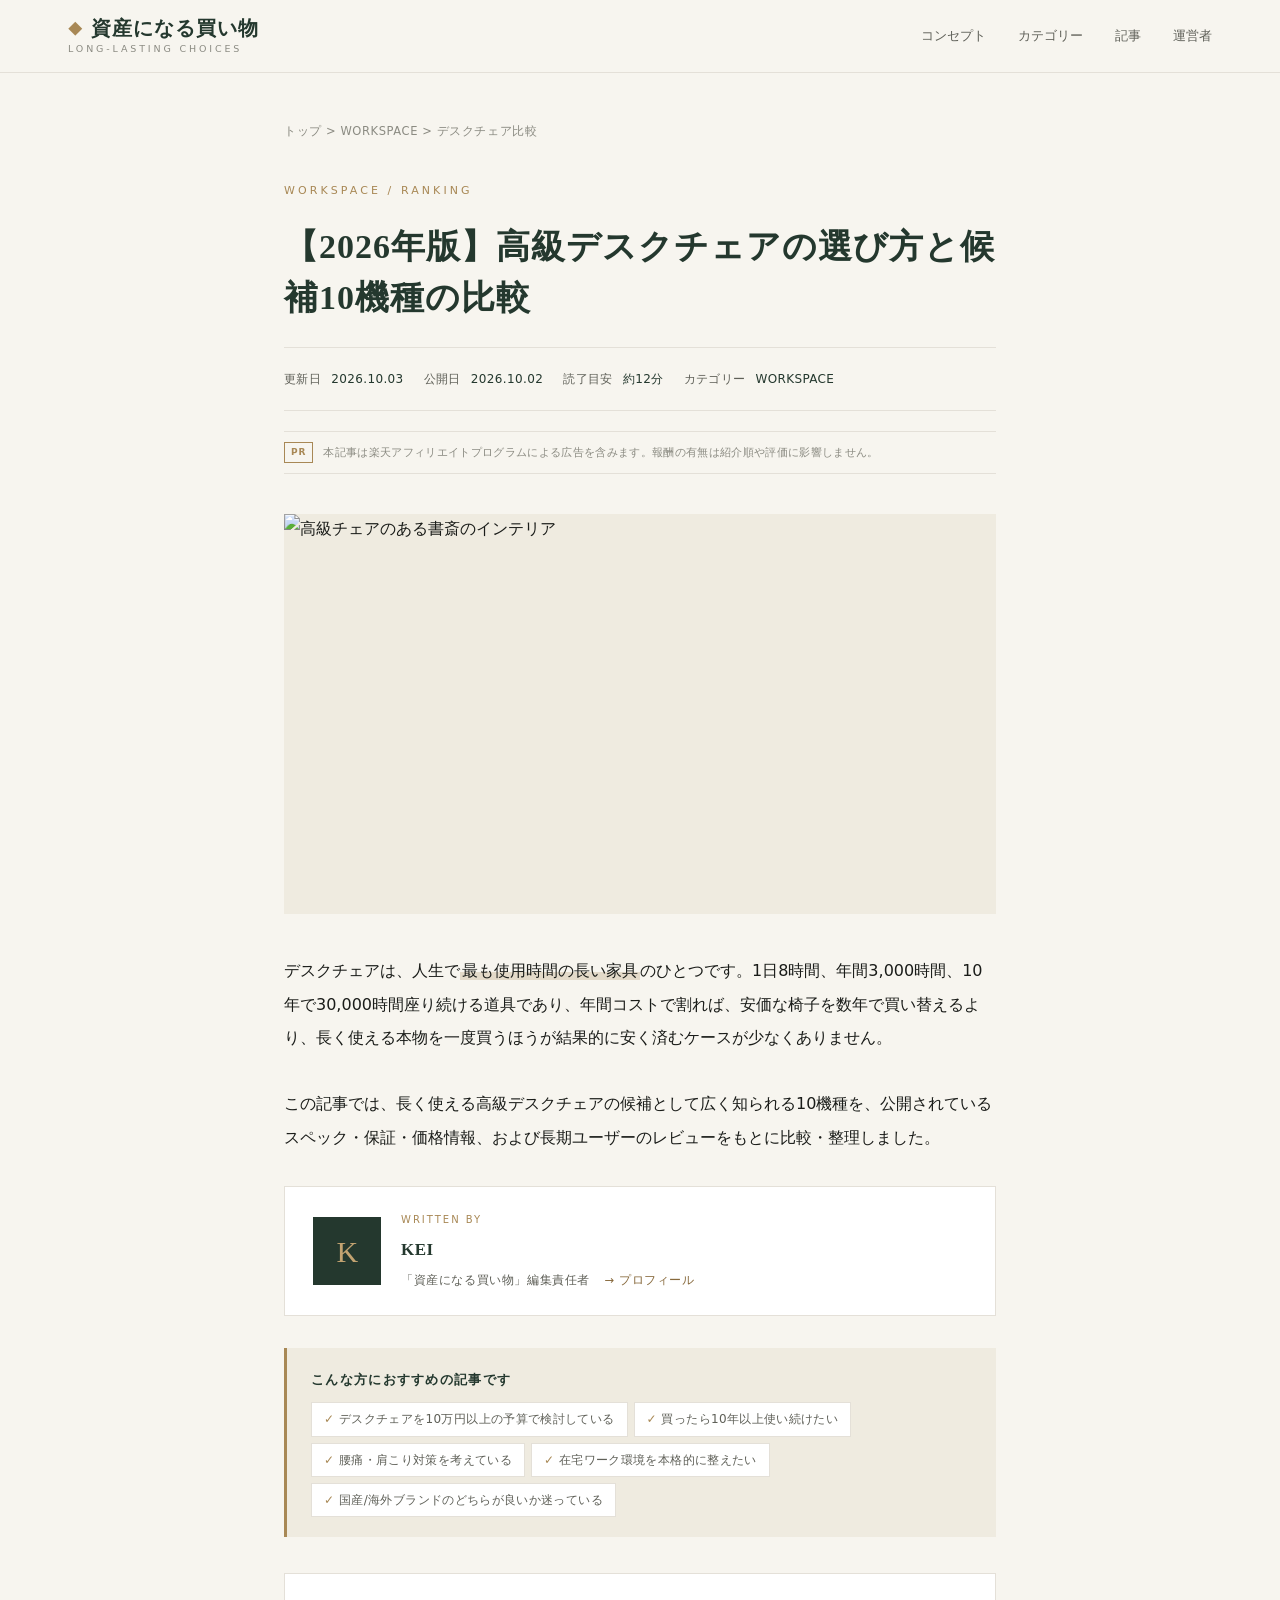
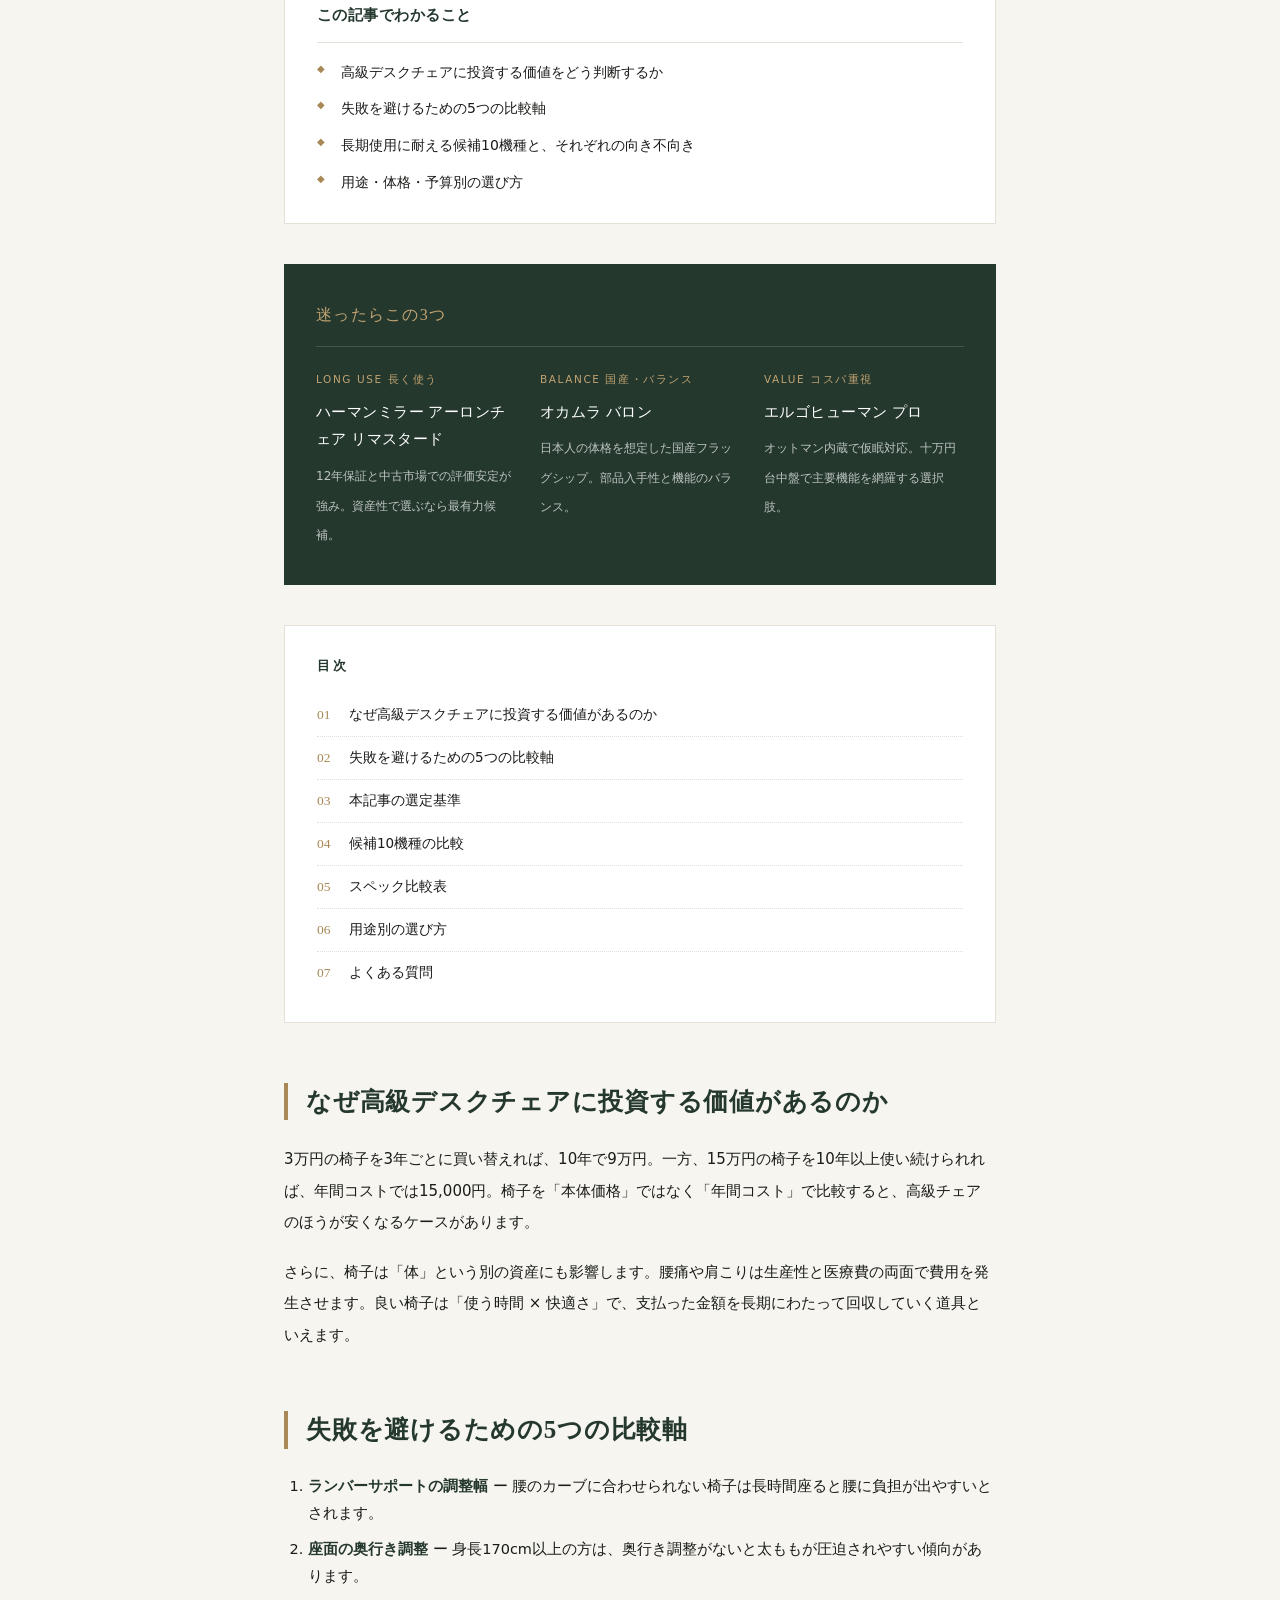
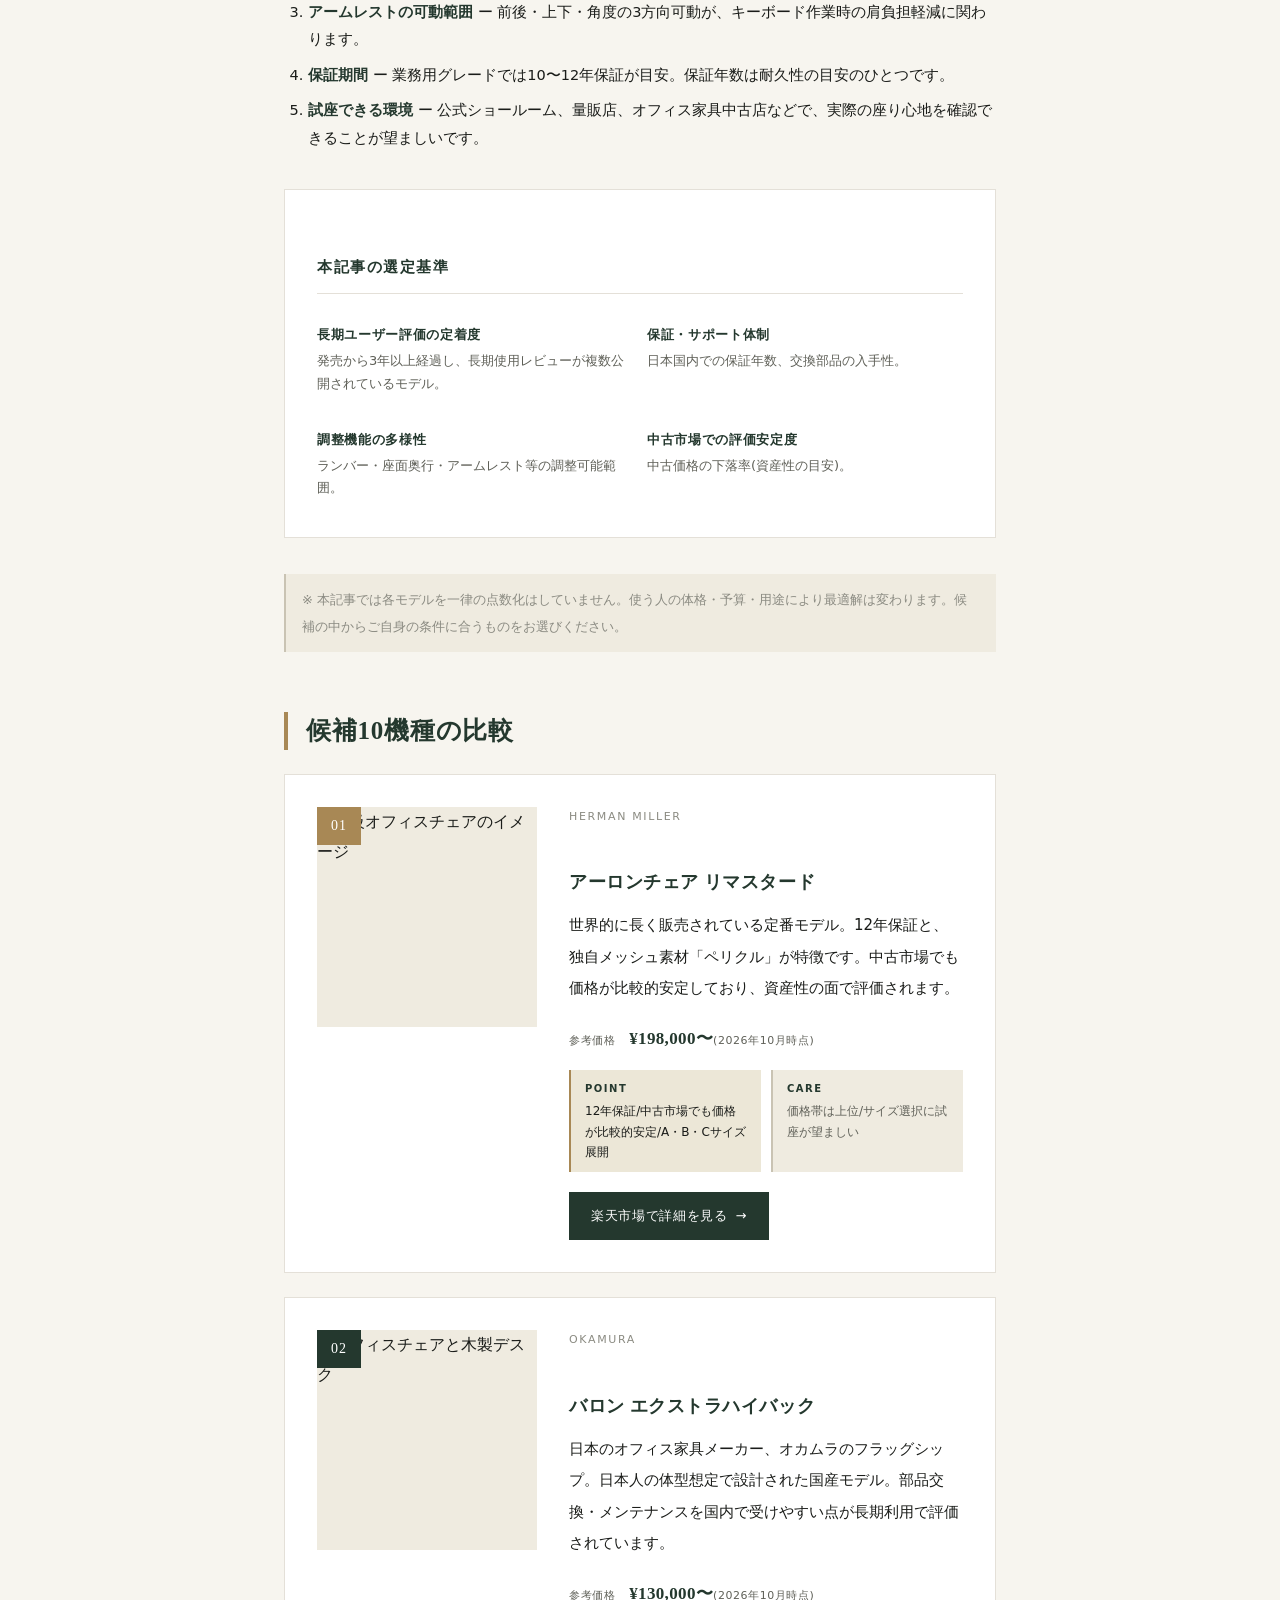
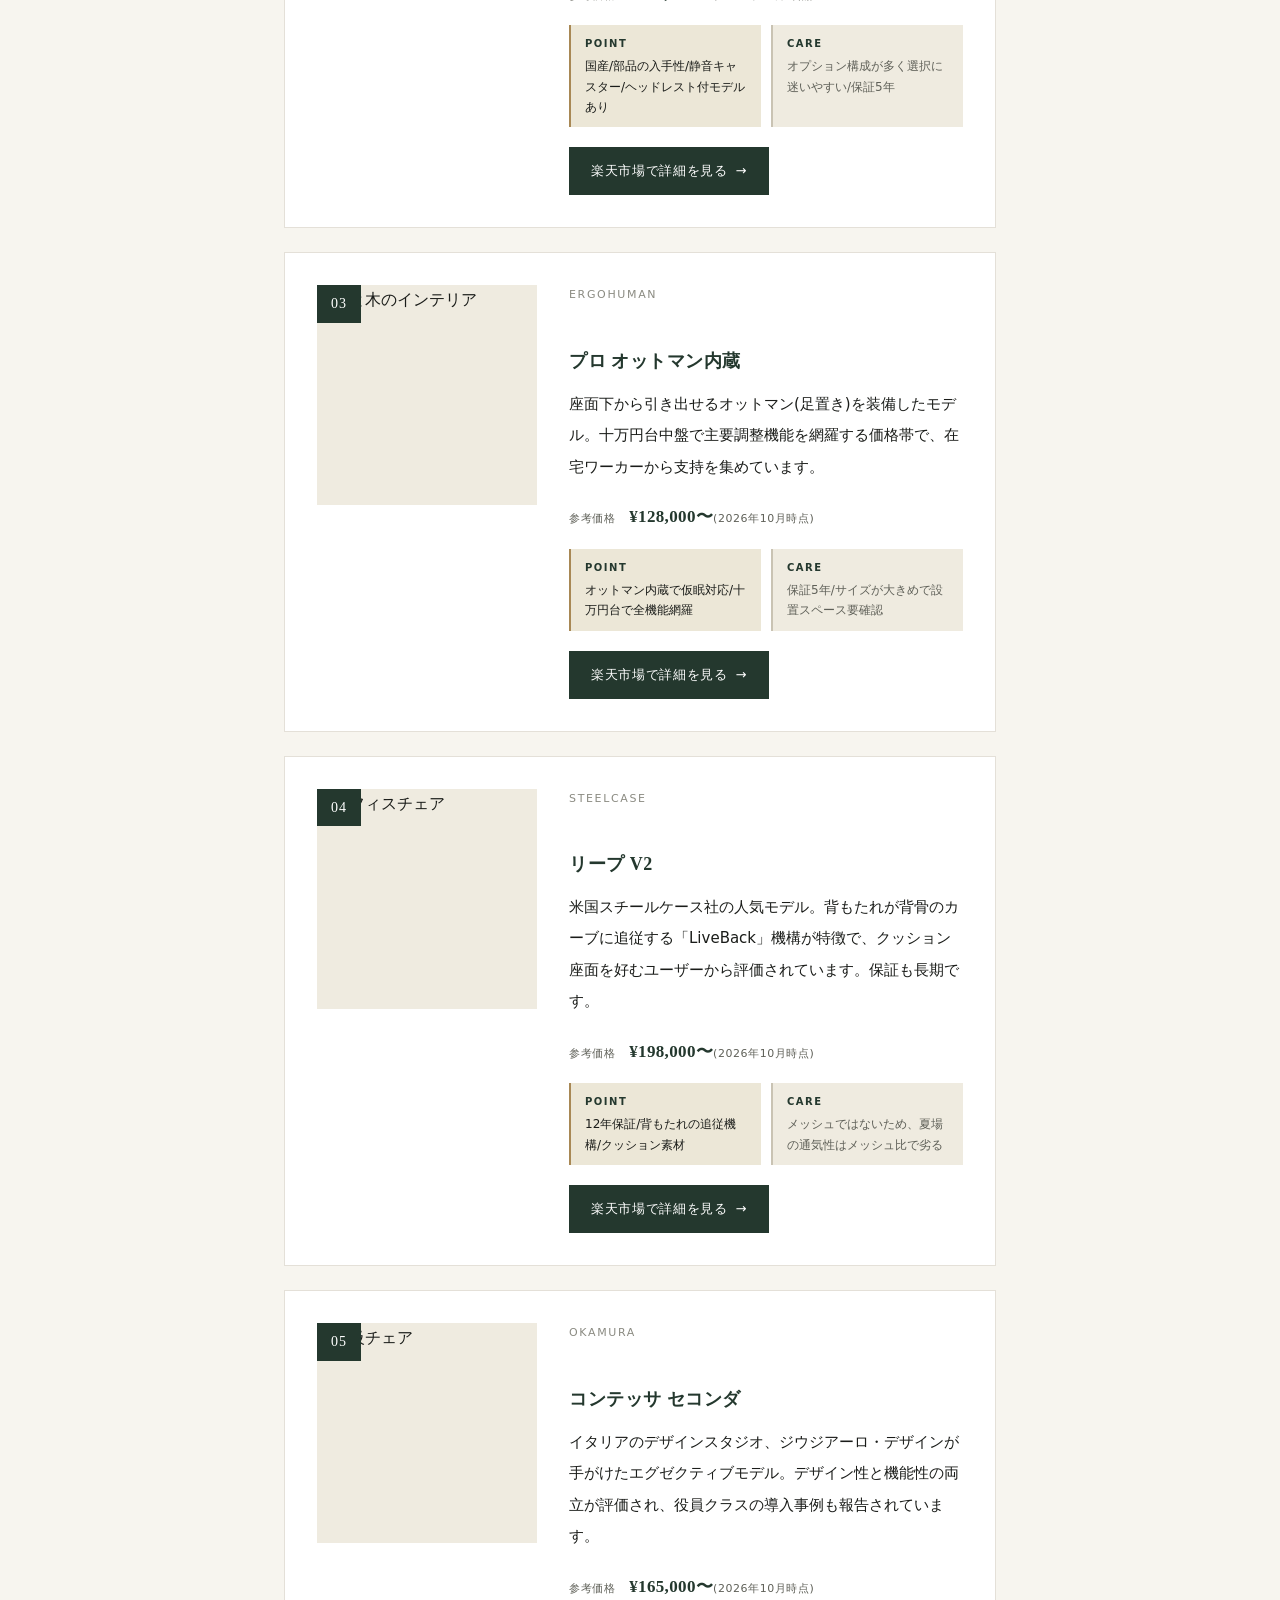
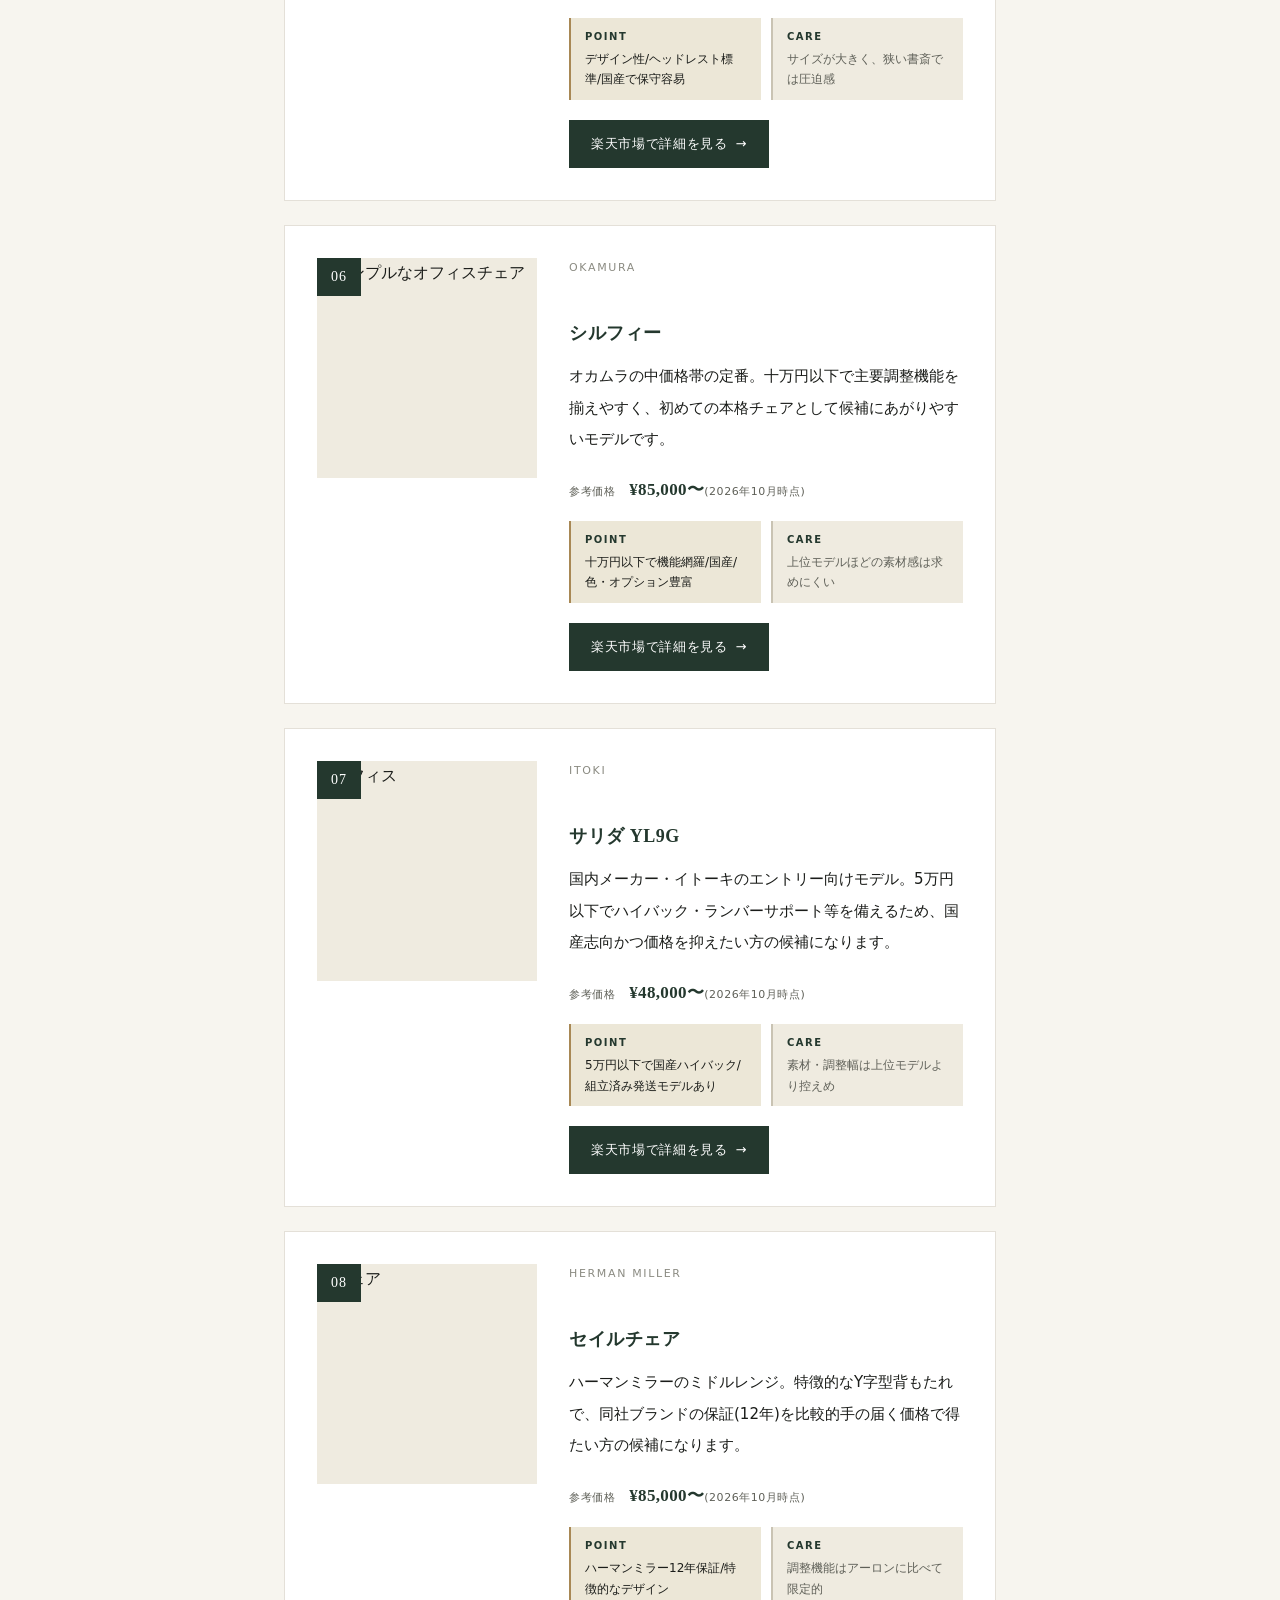
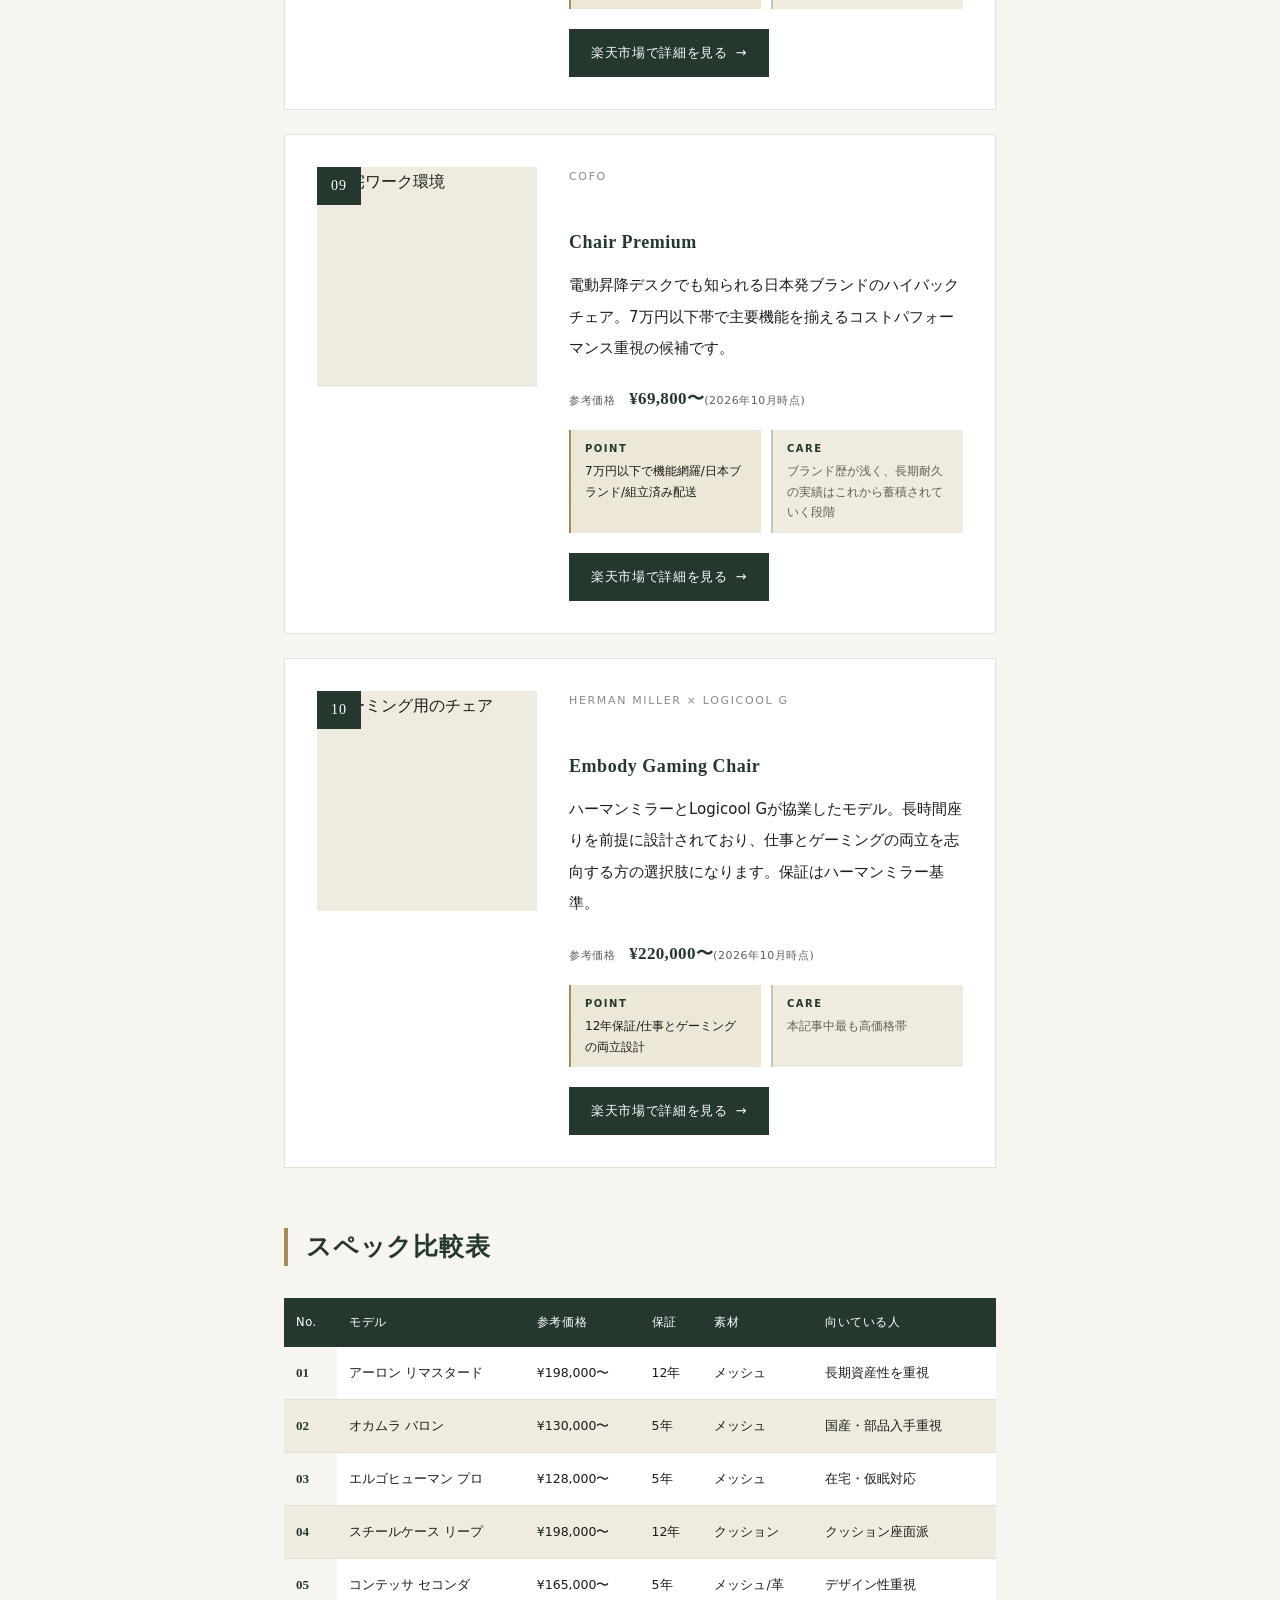
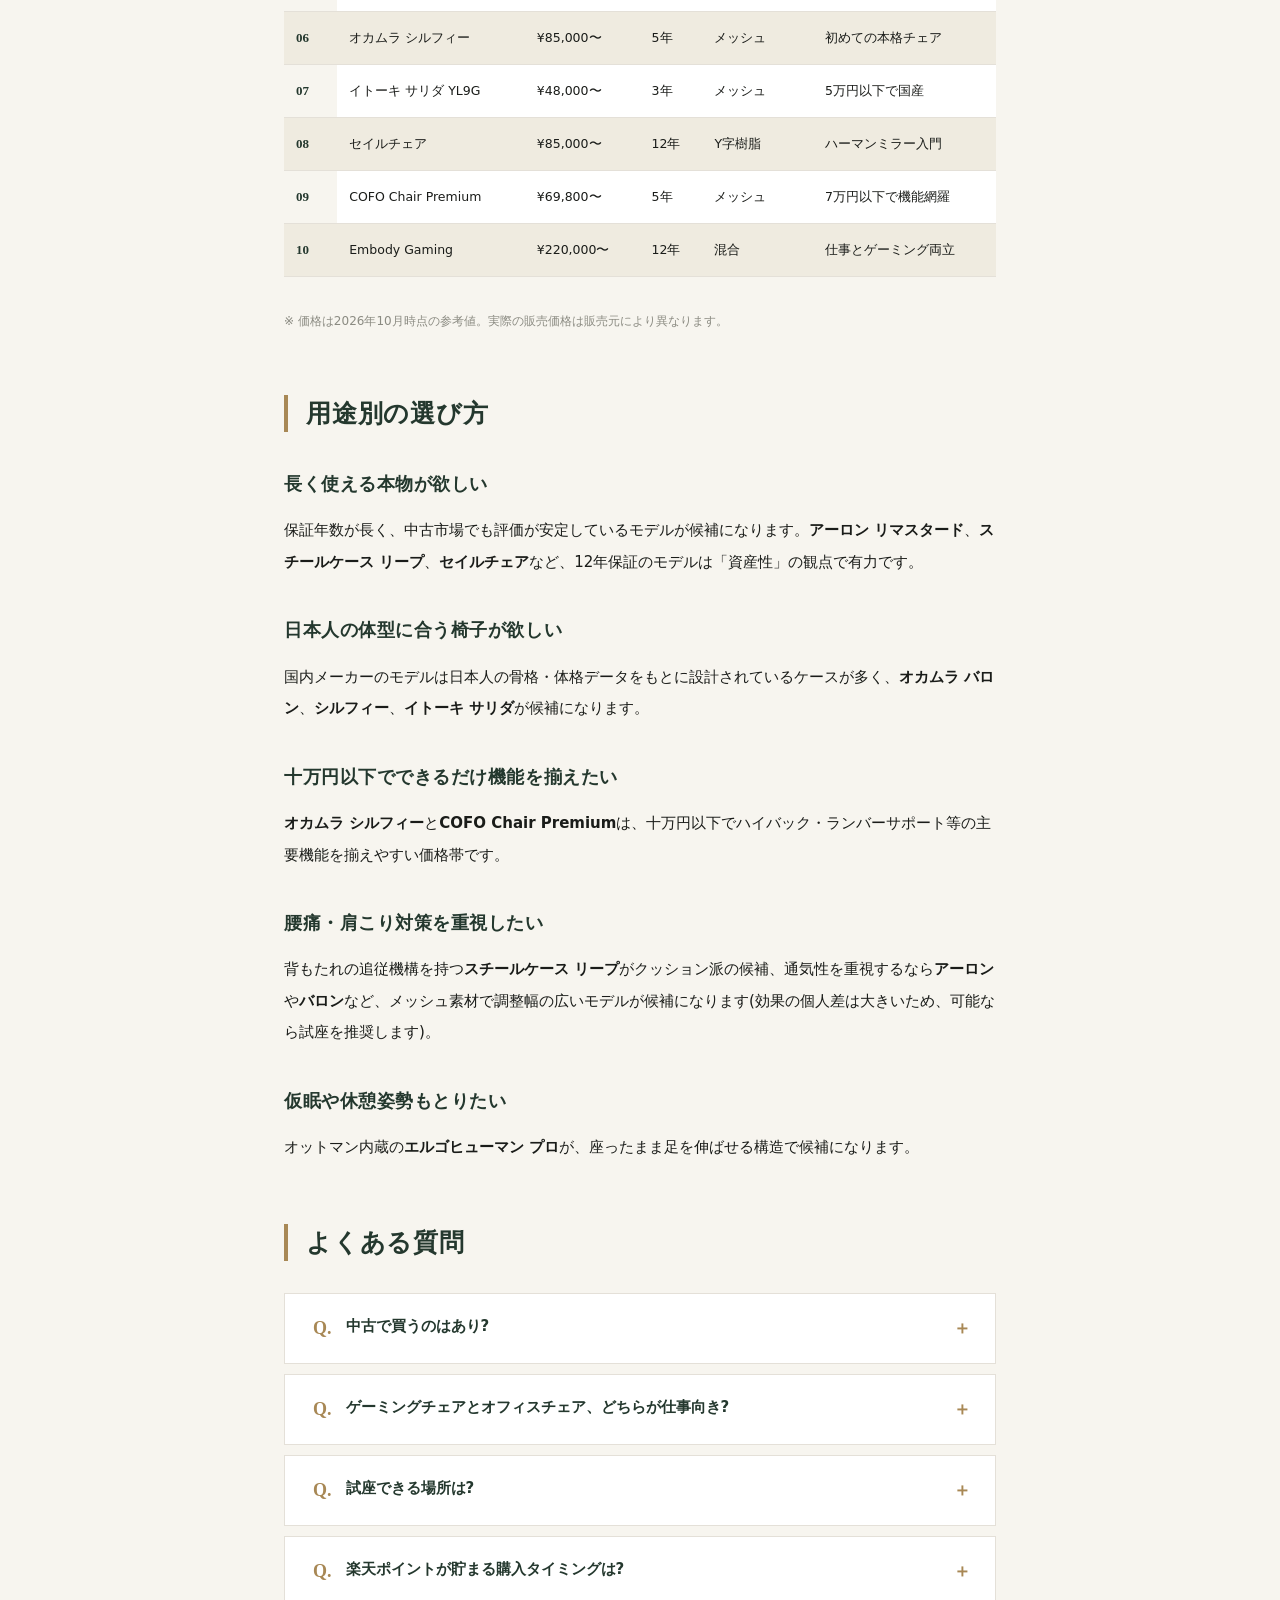
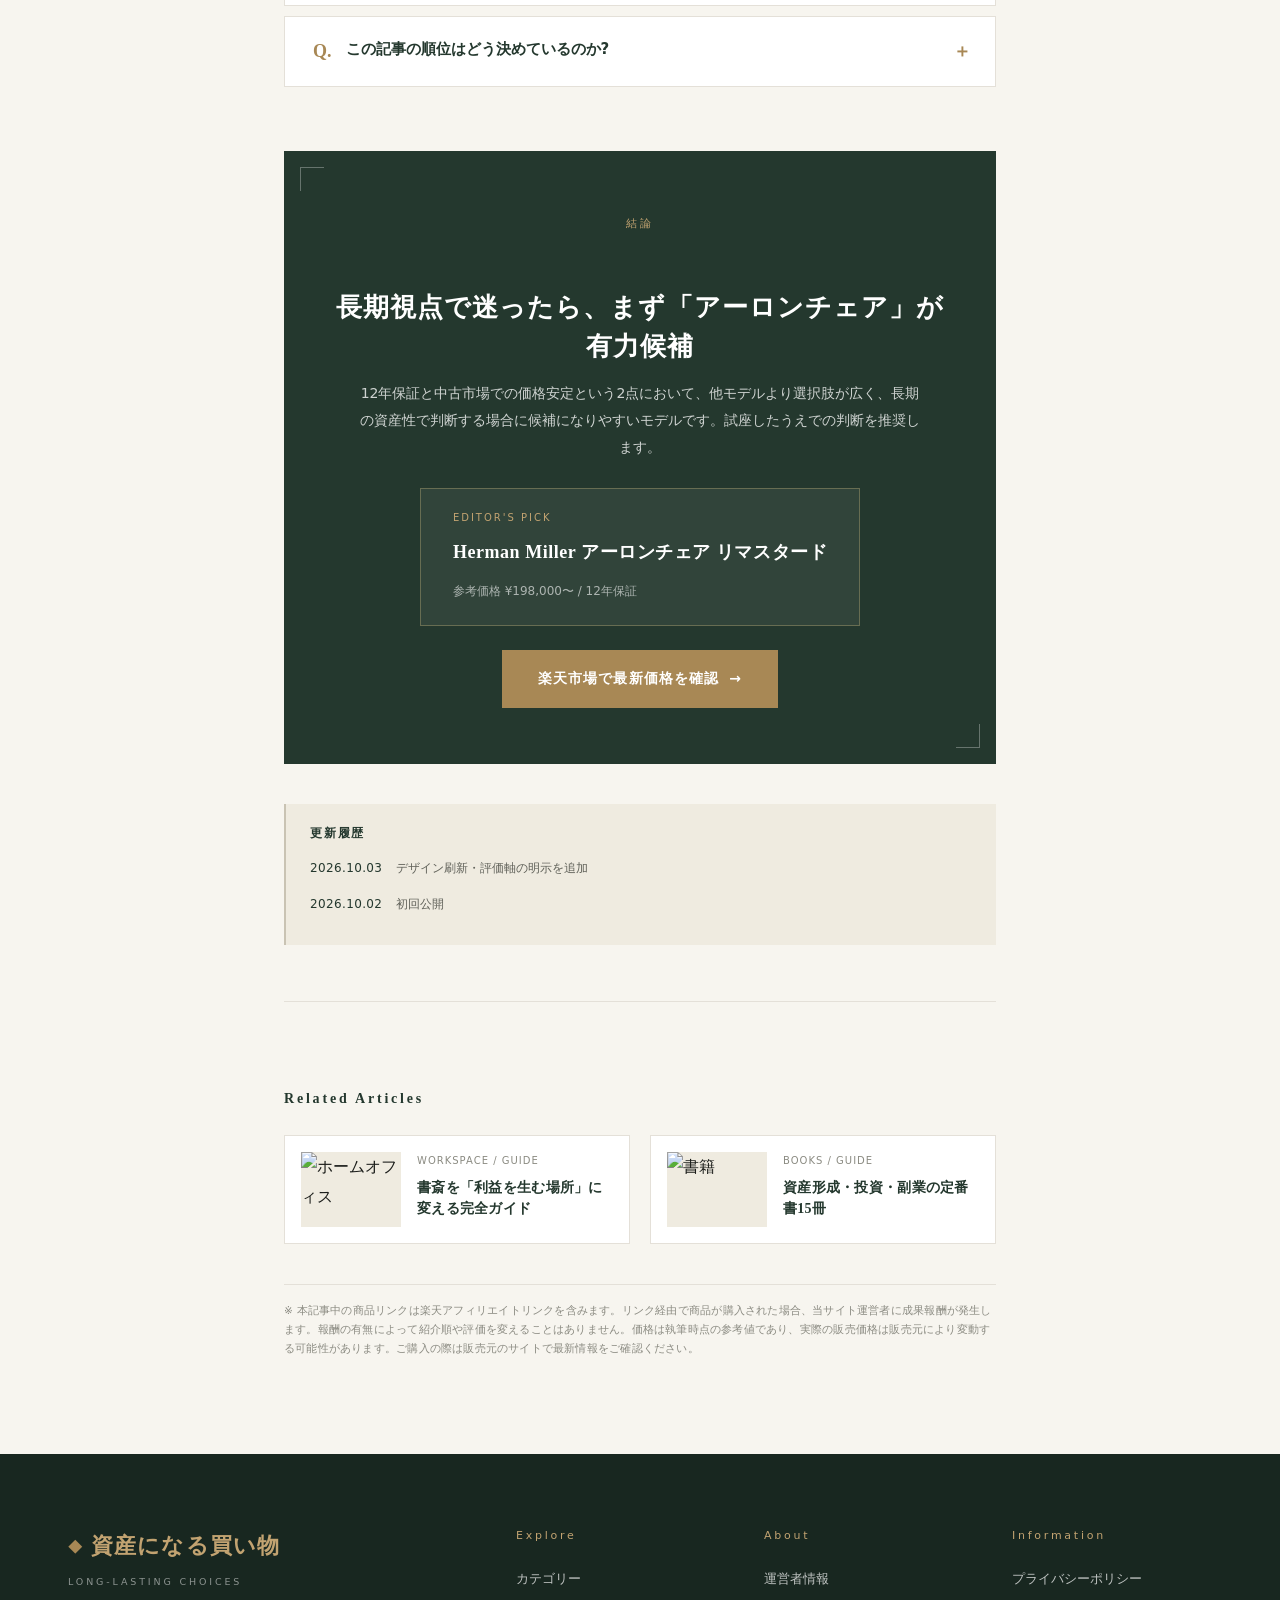
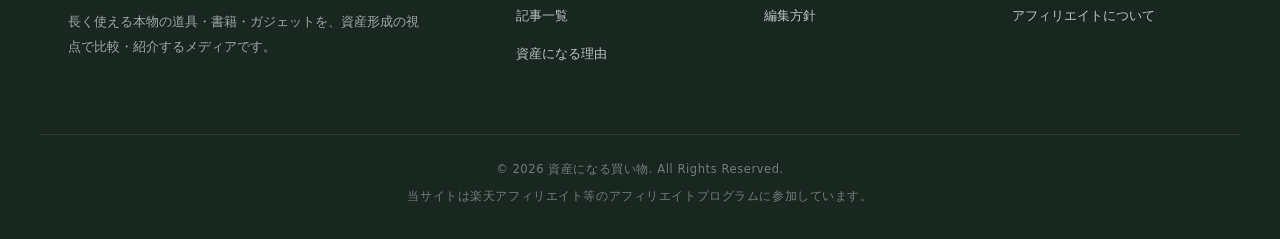
==== commit fbdc9cf5: "Refine: minimize affiliate disclosure to PR-badge style, remove 匿名 term, keep legal compliance" ====
--- a/articles/desk-chair-ranking.html
+++ b/articles/desk-chair-ranking.html
@@ -73,9 +73,7 @@
       <span>読了目安 <strong>約12分</strong></span>
       <span>カテゴリー <strong>WORKSPACE</strong></span>
     </div>
-    <div class="ad-notice">
-      <strong>広告について</strong>:当サイトは楽天アフィリエイトプログラムに参加しています。本記事中の商品リンクを経由して購入された場合、当サイトに成果報酬が入ります。報酬の有無は紹介順や評価に影響しません。
-    </div>
+    <div class="ad-notice">本記事は楽天アフィリエイトプログラムによる広告を含みます。報酬の有無は紹介順や評価に影響しません。</div>
   </header>
 
   <figure class="article-hero">
@@ -94,7 +92,7 @@
     <div class="author-box-info">
       <span class="eyebrow">Written by</span>
       <div class="name">KEI</div>
-      <div class="role">「資産になる買い物」運営者 / 匿名 <a href="/#about">→ プロフィール</a></div>
+      <div class="role">「資産になる買い物」編集責任者 <a href="/#about">→ プロフィール</a></div>
     </div>
   </aside>
 
@@ -216,7 +214,6 @@
         </div>
         <div class="product-cta-row">
           <a class="product-cta" href="https://hb.afl.rakuten.co.jp/hgc/58210086.6dfd8402.58210087.430eafa9/?pc=https%3A%2F%2Fsearch.rakuten.co.jp%2Fsearch%2Fmall%2F%E3%82%A2%E3%83%BC%E3%83%AD%E3%83%B3%E3%83%81%E3%82%A7%E3%82%A2%2F" target="_blank" rel="noopener nofollow sponsored">楽天市場で詳細を見る</a>
-          <span class="product-cta-note">※ アフィリエイトリンク</span>
         </div>
       </div>
     </article>
@@ -243,7 +240,6 @@
         </div>
         <div class="product-cta-row">
           <a class="product-cta" href="https://hb.afl.rakuten.co.jp/hgc/58210086.6dfd8402.58210087.430eafa9/?pc=https%3A%2F%2Fsearch.rakuten.co.jp%2Fsearch%2Fmall%2F%E3%82%AA%E3%82%AB%E3%83%A0%E3%83%A9%20%E3%83%90%E3%83%AD%E3%83%B3%2F" target="_blank" rel="noopener nofollow sponsored">楽天市場で詳細を見る</a>
-          <span class="product-cta-note">※ アフィリエイトリンク</span>
         </div>
       </div>
     </article>
@@ -270,7 +266,6 @@
         </div>
         <div class="product-cta-row">
           <a class="product-cta" href="https://hb.afl.rakuten.co.jp/hgc/58210086.6dfd8402.58210087.430eafa9/?pc=https%3A%2F%2Fsearch.rakuten.co.jp%2Fsearch%2Fmall%2F%E3%82%A8%E3%83%AB%E3%82%B4%E3%83%92%E3%83%A5%E3%83%BC%E3%83%9E%E3%83%B3%20%E3%83%97%E3%83%AD%2F" target="_blank" rel="noopener nofollow sponsored">楽天市場で詳細を見る</a>
-          <span class="product-cta-note">※ アフィリエイトリンク</span>
         </div>
       </div>
     </article>
@@ -297,7 +292,6 @@
         </div>
         <div class="product-cta-row">
           <a class="product-cta" href="https://hb.afl.rakuten.co.jp/hgc/58210086.6dfd8402.58210087.430eafa9/?pc=https%3A%2F%2Fsearch.rakuten.co.jp%2Fsearch%2Fmall%2F%E3%82%B9%E3%83%81%E3%83%BC%E3%83%AB%E3%82%B1%E3%83%BC%E3%82%B9%20%E3%83%AA%E3%83%BC%E3%83%97%2F" target="_blank" rel="noopener nofollow sponsored">楽天市場で詳細を見る</a>
-          <span class="product-cta-note">※ アフィリエイトリンク</span>
         </div>
       </div>
     </article>
@@ -324,7 +318,6 @@
         </div>
         <div class="product-cta-row">
           <a class="product-cta" href="https://hb.afl.rakuten.co.jp/hgc/58210086.6dfd8402.58210087.430eafa9/?pc=https%3A%2F%2Fsearch.rakuten.co.jp%2Fsearch%2Fmall%2F%E3%82%AA%E3%82%AB%E3%83%A0%E3%83%A9%20%E3%82%B3%E3%83%B3%E3%83%86%E3%83%83%E3%82%B5%2F" target="_blank" rel="noopener nofollow sponsored">楽天市場で詳細を見る</a>
-          <span class="product-cta-note">※ アフィリエイトリンク</span>
         </div>
       </div>
     </article>
@@ -351,7 +344,6 @@
         </div>
         <div class="product-cta-row">
           <a class="product-cta" href="https://hb.afl.rakuten.co.jp/hgc/58210086.6dfd8402.58210087.430eafa9/?pc=https%3A%2F%2Fsearch.rakuten.co.jp%2Fsearch%2Fmall%2F%E3%82%AA%E3%82%AB%E3%83%A0%E3%83%A9%20%E3%82%B7%E3%83%AB%E3%83%95%E3%82%A3%E3%83%BC%2F" target="_blank" rel="noopener nofollow sponsored">楽天市場で詳細を見る</a>
-          <span class="product-cta-note">※ アフィリエイトリンク</span>
         </div>
       </div>
     </article>
@@ -378,7 +370,6 @@
         </div>
         <div class="product-cta-row">
           <a class="product-cta" href="https://hb.afl.rakuten.co.jp/hgc/58210086.6dfd8402.58210087.430eafa9/?pc=https%3A%2F%2Fsearch.rakuten.co.jp%2Fsearch%2Fmall%2F%E3%82%A4%E3%83%88%E3%83%BC%E3%82%AD%20%E3%82%B5%E3%83%AA%E3%83%80%2F" target="_blank" rel="noopener nofollow sponsored">楽天市場で詳細を見る</a>
-          <span class="product-cta-note">※ アフィリエイトリンク</span>
         </div>
       </div>
     </article>
@@ -405,7 +396,6 @@
         </div>
         <div class="product-cta-row">
           <a class="product-cta" href="https://hb.afl.rakuten.co.jp/hgc/58210086.6dfd8402.58210087.430eafa9/?pc=https%3A%2F%2Fsearch.rakuten.co.jp%2Fsearch%2Fmall%2F%E3%83%8F%E3%83%BC%E3%83%9E%E3%83%B3%E3%83%9F%E3%83%A9%E3%83%BC%20%E3%82%BB%E3%82%A4%E3%83%AB%2F" target="_blank" rel="noopener nofollow sponsored">楽天市場で詳細を見る</a>
-          <span class="product-cta-note">※ アフィリエイトリンク</span>
         </div>
       </div>
     </article>
@@ -432,7 +422,6 @@
         </div>
         <div class="product-cta-row">
           <a class="product-cta" href="https://hb.afl.rakuten.co.jp/hgc/58210086.6dfd8402.58210087.430eafa9/?pc=https%3A%2F%2Fsearch.rakuten.co.jp%2Fsearch%2Fmall%2FCOFO%20Chair%2F" target="_blank" rel="noopener nofollow sponsored">楽天市場で詳細を見る</a>
-          <span class="product-cta-note">※ アフィリエイトリンク</span>
         </div>
       </div>
     </article>
@@ -459,7 +448,6 @@
         </div>
         <div class="product-cta-row">
           <a class="product-cta" href="https://hb.afl.rakuten.co.jp/hgc/58210086.6dfd8402.58210087.430eafa9/?pc=https%3A%2F%2Fsearch.rakuten.co.jp%2Fsearch%2Fmall%2FEmbody%20Gaming%2F" target="_blank" rel="noopener nofollow sponsored">楽天市場で詳細を見る</a>
-          <span class="product-cta-note">※ アフィリエイトリンク</span>
         </div>
       </div>
     </article>
--- a/style.css
+++ b/style.css
@@ -742,15 +742,30 @@
 }
 
 .ad-notice {
-  background: var(--bg-soft);
-  padding: 14px 20px;
-  margin: 24px 0;
-  font-size: 12px;
-  color: var(--ink-sub);
-  border-left: 3px solid var(--accent);
-  line-height: 1.7;
-}
-.ad-notice strong { color: var(--brand); }
+  display: flex;
+  align-items: center;
+  gap: 10px;
+  margin: 20px 0;
+  padding: 10px 0;
+  border-top: 1px solid var(--line);
+  border-bottom: 1px solid var(--line);
+  font-size: 11px;
+  color: var(--ink-mute);
+  line-height: 1.6;
+  letter-spacing: 0.03em;
+}
+.ad-notice::before {
+  content: 'PR';
+  display: inline-block;
+  flex-shrink: 0;
+  font-size: 9px;
+  letter-spacing: 0.1em;
+  color: var(--accent);
+  padding: 2px 6px;
+  border: 1px solid var(--accent);
+  font-weight: 600;
+}
+.ad-notice strong { display: none; }
 
 .article-hero {
   margin: 32px -24px;
@@ -1185,13 +1200,13 @@
 .related a:hover { color: var(--accent-dark); }
 
 .article-footer-disclosure {
-  margin-top: 48px;
-  padding: 24px 28px;
-  background: var(--bg-soft);
-  font-size: 12px;
-  color: var(--ink-sub);
-  line-height: 1.9;
-  border-left: 3px solid var(--accent);
+  margin-top: 40px;
+  padding: 16px 0;
+  border-top: 1px solid var(--line);
+  font-size: 10.5px;
+  color: var(--ink-mute);
+  line-height: 1.8;
+  letter-spacing: 0.02em;
 }
 
 /* Trust bar */
